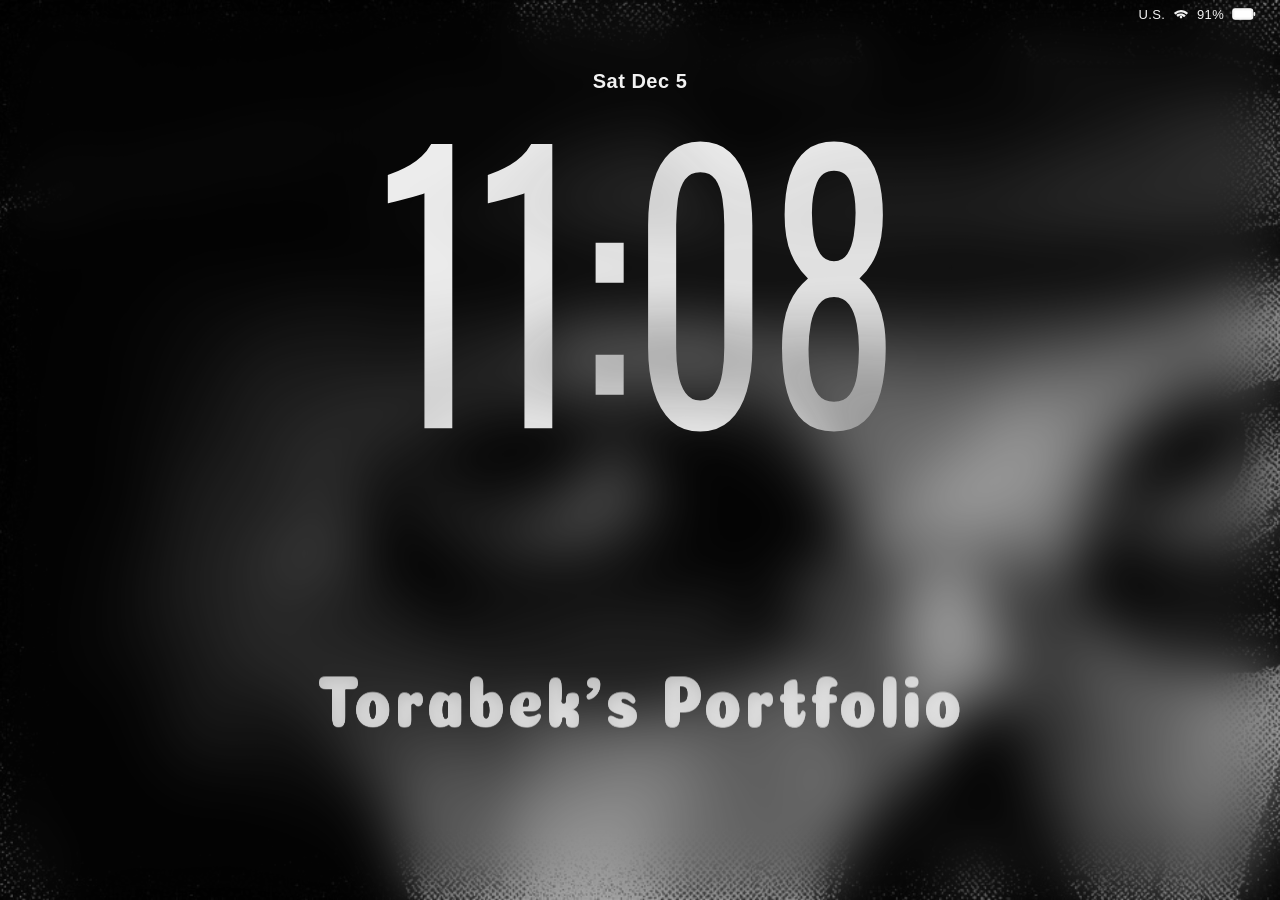
==== index.html @ 19f9a438 "feat: initial release of interactive macOS Sonoma portfolio for Torabek Abduvoitov" ====
<!DOCTYPE html>
<html lang="en">

<head>
  <meta charset="UTF-8">
  <meta name="viewport" content="width=device-width, initial-scale=1.0">
  <title>Torabek Abduvoitov | AI & Full-Stack Developer Portfolio</title>
  <link rel="preconnect" href="https://fonts.googleapis.com">
  <link rel="preconnect" href="https://fonts.gstatic.com" crossorigin>
  <link href="https://fonts.googleapis.com/css2?family=Oswald:wght@300;400;500;600;700&display=swap" rel="stylesheet">
  <link href="https://fonts.googleapis.com/css2?family=Bubblegum+Sans&family=Coiny&display=swap" rel="stylesheet">
  <link rel="stylesheet" href="assets/css/style.css">
  <style>
    /* Prevent Flash of Unstyled Content (FOUC) */
    html {
      background-color: #000;
    }

    body {
      opacity: 0;
      transition: opacity 0.8s ease-in-out;
      overflow: hidden;
    }

    body.loaded {
      opacity: 1;
    }
  </style>
  
</head>

<body>

  <!-- ============ LOCK SCREEN — macOS Sonoma ============ -->
  <div class="lockscreen" id="lockscreen">
    <div class="ls-bg"></div>

    <div class="ls-status-bar">
      <div class="ls-status-right">
        <span>U.S.</span>
        <svg class="ls-wifi" viewBox="0 0 16 12" width="16" height="12">
          <path fill="currentColor" d="M8 10.4a1.3 1.3 0 1 1 0-2.6 1.3 1.3 0 0 1 0 2.6z" />
          <path fill="currentColor"
            d="M8 5.4c1.65 0 3.15.62 4.3 1.64a.7.7 0 0 1 .04 1.02l-.78.8a.62.62 0 0 1-.86.02A4.9 4.9 0 0 0 8 7.5c-1.06 0-2.04.36-2.7.94a.62.62 0 0 1-.86-.02l-.78-.8a.7.7 0 0 1 .04-1.02A6.6 6.6 0 0 1 8 5.4z" />
          <path fill="currentColor"
            d="M8 1.9c2.55 0 4.86.95 6.6 2.53a.7.7 0 0 1 .04 1.02l-.74.76a.6.6 0 0 1-.83.03A8.1 8.1 0 0 0 8 4.3a8.1 8.1 0 0 0-5.07 1.94.6.6 0 0 1-.83-.03l-.74-.76a.7.7 0 0 1 .04-1.02A9.9 9.9 0 0 1 8 1.9z" />
        </svg>
        <span>91%</span>
        <svg class="ls-battery" width="24" height="12" viewBox="0 0 24 12" fill="none">
          <rect x="0.75" y="0.75" width="20" height="10.5" rx="2.5" stroke="currentColor" stroke-width="1.1" />
          <rect x="2.25" y="2.25" width="17" height="7.5" rx="1.4" fill="currentColor" />
          <rect x="21.5" y="4" width="1.8" height="4" rx="0.9" fill="currentColor" />
        </svg>
      </div>
    </div>

    <!-- Day + Date -->
    <div class="ls-top">
      <div class="ls-day" id="lsDay">Thu Jul 17</div>
    </div>

    <!-- Giant clock -->
    <div class="ls-clock-wrap">
      <div class="ls-clock" id="lsClock">6:56</div>
    </div>
    <div class="ls-name">Torabek's Portfolio</div>

    <!-- iOS-style lock screen quick actions (mobile only) -->
    <div class="ls-quick-actions">
      <button class="ls-quick-btn" type="button" aria-label="Flashlight" onclick="event.stopPropagation()">
        <svg width="20" height="20" viewBox="0 0 24 24" fill="none" stroke="currentColor" stroke-width="1.8"
          stroke-linecap="round" stroke-linejoin="round">
          <path d="M9 2h6l1.5 3.5-1.5 1.5H9L7.5 5.5 9 2z" />
          <line x1="7.5" y1="7" x2="16.5" y2="7" />
          <rect x="8.5" y="7" width="7" height="14" rx="1.5" />
        </svg>
      </button>
      <button class="ls-quick-btn" type="button" aria-label="Camera" onclick="event.stopPropagation()">
        <svg width="20" height="20" viewBox="0 0 24 24" fill="none" stroke="currentColor" stroke-width="1.8"
          stroke-linecap="round" stroke-linejoin="round">
          <path d="M23 19a2 2 0 0 1-2 2H3a2 2 0 0 1-2-2V8a2 2 0 0 1 2-2h4l2-3h6l2 3h4a2 2 0 0 1 2 2z" />
          <circle cx="12" cy="13" r="4" />
        </svg>
      </button>
    </div>

    <!-- Users -->

    <!-- Swipe / click hint -->
    <div class="ls-swipe-hint">
      <div class="ls-swipe-chevron">
        <svg width="22" height="13" viewBox="0 0 22 13" fill="none" stroke="currentColor" stroke-width="1.8"
          stroke-linecap="round" stroke-linejoin="round">
          <path d="M1 1l10 10L21 1" />
        </svg>
      </div>
      <div class="ls-swipe-label"
        style="font-size:11.5px; color: var(--text-muted); letter-spacing:1px; text-transform:uppercase; font-weight:500;">
        Click anywhere to unlock</div>
    </div>
  </div>

  <!-- ============ DESKTOP ============ -->
  <div class="desktop-wrapper">
    <div class="desktop">

      <!-- Profile Widget -->
      <div class="profile-widget-container" id="home-view">
        <div class="widget-row">
          <div class="profile-widget">
            <img src="assets/images/torabek.png" alt="Profile">
          </div>

          <!-- Mobile App Grid (Only visible on mobile) -->
          <div class="mobile-apps-grid hide-on-desktop">
            <div class="mobile-app-icon" onclick="window.open('https://mail.google.com/mail/?view=cm&fs=1&to=rgobzpe@gmail.com', '_blank')">
              <div class="mobile-app-squircle">
                <img src="assets/icons/gmail.png" style="width: 100%; height: 100%; object-fit: contain; transform: scale(1.5);">
              </div>
              <span>Mail</span>
            </div>
            
            <div class="mobile-app-icon" onclick="openApp('Free Rider HD', 'https://www.freeriderhd.com/')">
              <div class="mobile-app-squircle">
                <img src="assets/images/freerider.jfif" style="width: 100%; height: 100%; object-fit: cover; border-radius: 22.5%;">
              </div>
              <span>Game</span>
            </div>

            <div class="mobile-app-icon" onclick="showPage('projects')">
              <div class="mobile-app-squircle mobile-app-squircle--glass">
                <svg width="26" height="26" viewBox="0 0 24 24" fill="none" stroke="currentColor" stroke-width="2" stroke-linecap="round" stroke-linejoin="round">
                  <rect x="3" y="3" width="7" height="7" rx="1.5"></rect>
                  <rect x="14" y="3" width="7" height="7" rx="1.5"></rect>
                  <rect x="3" y="14" width="7" height="7" rx="1.5"></rect>
                  <rect x="14" y="14" width="7" height="7" rx="1.5"></rect>
                </svg>
              </div>
              <span>Projects</span>
            </div>

            <div class="mobile-app-icon" onclick="showPage('resume')">
              <div class="mobile-app-squircle mobile-app-squircle--glass">
                <svg width="26" height="26" viewBox="0 0 24 24" fill="none" stroke="currentColor" stroke-width="2" stroke-linecap="round" stroke-linejoin="round">
                  <path d="M14 2H6a2 2 0 0 0-2 2v16a2 2 0 0 0 2 2h12a2 2 0 0 0 2-2V8z"></path>
                  <polyline points="14 2 14 8 20 8"></polyline>
                  <line x1="16" y1="13" x2="8" y2="13"></line>
                  <line x1="16" y1="17" x2="8" y2="17"></line>
                  <polyline points="10 9 9 9 8 9"></polyline>
                </svg>
              </div>
              <span>Resume</span>
            </div>
          </div>

          <!-- Services Widget -->
          <div class="services-widget">
            <h2>What I'm doing</h2>

            <div class="service-item">
              <div class="service-icon"><svg viewBox="0 0 24 24">
                  <path d="M12 2a10 10 0 1 0 10 10A10 10 0 0 0 12 2zm1 14.93V17a1 1 0 0 1-2 0v-.07A7.003 7.003 0 0 1 5.07 11H5a1 1 0 0 1 0-2h.07A7.003 7.003 0 0 1 11 5.07V5a1 1 0 0 1 2 0v.07A7.003 7.003 0 0 1 18.93 11H19a1 1 0 0 1 0 2h-.07A7.003 7.003 0 0 1 13 16.93z" fill="currentColor"/>
                </svg></div>
              <div class="service-text">
                <h4>AI & Machine Learning</h4>
                <p>Developing intelligent systems, LLMs, Computer Vision and neural network models in PyTorch & TensorFlow.</p>
              </div>
            </div>

            <div class="service-item">
              <div class="service-icon"><svg viewBox="0 0 24 24">
                  <polyline points="16 18 22 12 16 6" stroke="currentColor" stroke-width="2" fill="none"/>
                  <polyline points="8 6 2 12 8 18" stroke="currentColor" stroke-width="2" fill="none"/>
                </svg></div>
              <div class="service-text">
                <h4>Full-Stack Web</h4>
                <p>Fast, modern web apps and APIs built with FastAPI, Python, React, Next.js, and TypeScript.</p>
              </div>
            </div>

            <div class="service-item">
              <div class="service-icon"><svg viewBox="0 0 24 24">
                  <rect x="3" y="3" width="18" height="18" rx="2" ry="2" stroke="currentColor" stroke-width="2" fill="none"/>
                  <line x1="3" y1="9" x2="21" y2="9" stroke="currentColor" stroke-width="2"/>
                  <line x1="9" y1="21" x2="9" y2="9" stroke="currentColor" stroke-width="2"/>
                </svg></div>
              <div class="service-text">
                <h4>Linux & Security</h4>
                <p>Linux system administration, Docker containerization, security hardening and automated tooling.</p>
              </div>
            </div>

          </div>
        </div>

        <!-- About Widget -->
        <div class="about-widget" onclick="showPage('about')">
          <h2>About me</h2>
          <p>Hi, I’m Torabek Abduvoitov, an AI & Full-Stack Developer from Tashkent, Uzbekistan. I specialize in Artificial Intelligence, Deep Learning (LLMs), and scalable web applications. My focus is on building intelligent systems that are functional, high-performance, and visually engaging.</p>
          <p>I bring engineering rigor to every project, ensuring robust architecture while delivering an intuitive user experience. My aim is to combine artificial intelligence and software engineering to transform ideas into impactful, scalable solutions.</p>
        </div>

        <!-- Music Widget -->
        <div class="music-player-widget" id="musicPlayerWidget">
          <audio id="bgMusic" src="assets/music/RED - Seedhe Maut.mp3" loop></audio>
          <div class="music-vinyl-container">
            <div class="vinyl-record">
              <div class="vinyl-label"></div>
              <div class="vinyl-hole"></div>
            </div>
            <div class="tonearm">
              <div class="tonearm-pivot"></div>
              <div class="tonearm-arm"></div>
              <div class="tonearm-head"></div>
            </div>
          </div>
          <div class="music-info">
            <div class="music-title">RED</div>
            <div class="music-artist">Seedhe Maut</div>
            <div class="music-controls">
              <!-- Previous -->
              <svg class="control-icon" viewBox="0 0 24 24">
                <path d="M19 20L9 12l10-8v16zM5 19h2V5H5v14z" />
              </svg>
              <!-- Play -->
              <svg class="control-icon play-icon" id="playPauseBtn" viewBox="0 0 24 24">
                <path d="M8 5v14l11-7z" />
              </svg>
              <!-- Next -->
              <svg class="control-icon" viewBox="0 0 24 24">
                <path d="M5 4l10 8-10 8V4zm14 1v14h-2V5h2z" />
              </svg>
            </div>
          </div>
        </div>

      </div>

      <!-- PAGES -->
      <div class="page-content" id="about-page">
        <h2 style="font-size: 32px; font-weight: 700; margin-bottom: 30px;">About Me</h2>

        <div
          style="background: var(--glass-bg); border: 1px solid var(--glass-border); border-radius: 20px; padding: 30px; display: flex; flex-direction: column; gap: 20px;">
          <p style="font-size: 16px; line-height: 1.8; color: var(--text-main); margin: 0;">Hi, I'm
            <strong>Torabek Abduvoitov</strong>, an ambitious AI & Full-Stack Developer based in Tashkent, Uzbekistan. I specialize in building intelligent systems, Machine Learning models, and modern, high-performance web applications.
          </p>

          <p style="font-size: 16px; line-height: 1.8; color: var(--text-main); margin: 0;">My passion lies at the intersection of Artificial Intelligence, robust backend architectures, and delightful user interfaces. From engineering fine-tuned LLM workflows and Computer Vision pipelines in Python to crafting responsive full-stack applications with FastAPI, React, and Next.js, I build software that creates real impact.</p>

          <div>
            <h3 style="font-size: 18px; font-weight: 600; color: #0a84ff; margin-bottom: 12px; margin-top: 10px;">My
              core competencies:</h3>
            <ul
              style="margin: 0; padding-left: 20px; font-size: 16px; color: var(--text-main); line-height: 1.8; display: grid; grid-template-columns: repeat(auto-fit, minmax(250px, 1fr)); gap: 10px;">
              <li>Artificial Intelligence & Deep Learning (PyTorch, TensorFlow)</li>
              <li>LLMs, AI Agents & RAG Architecture</li>
              <li>High-Performance Backend (FastAPI, Python, Django)</li>
              <li>Modern Frontend (React, Next.js, TypeScript, Tailwind)</li>
              <li>Database Design (PostgreSQL, MongoDB, MySQL, Redis)</li>
              <li>Linux System Administration & Docker DevOps</li>
              <li>Competitive Programming (Algorithms & Data Structures in C++)</li>
              <li>Application Security & Web Penetration Testing</li>
            </ul>
          </div>

          <p style="font-size: 16px; line-height: 1.8; color: var(--text-main); margin: 0;">I place immense emphasis on clean code, modular architecture, and high security. When I'm not developing AI platforms or full-stack software, I compete in Informatics Olympiads and research cybersecurity vulnerabilities.</p>

          <div style="margin-top: 10px; padding-top: 20px; border-top: 1px solid rgba(255,255,255,0.1);">
            <div style="font-weight: 600; font-size: 16px; margin-bottom: 12px; color: #bf5af2;">Core Tech Stack</div>
            <div style="display: flex; flex-wrap: wrap; gap: 8px;">
              <span style="padding: 6px 12px; background: var(--glass-bg-light); border-radius: 20px; font-size: 14px;">Python</span>
              <span style="padding: 6px 12px; background: var(--glass-bg-light); border-radius: 20px; font-size: 14px;">PyTorch</span>
              <span style="padding: 6px 12px; background: var(--glass-bg-light); border-radius: 20px; font-size: 14px;">FastAPI</span>
              <span style="padding: 6px 12px; background: var(--glass-bg-light); border-radius: 20px; font-size: 14px;">React</span>
              <span style="padding: 6px 12px; background: var(--glass-bg-light); border-radius: 20px; font-size: 14px;">Next.js</span>
              <span style="padding: 6px 12px; background: var(--glass-bg-light); border-radius: 20px; font-size: 14px;">TypeScript</span>
              <span style="padding: 6px 12px; background: var(--glass-bg-light); border-radius: 20px; font-size: 14px;">C++</span>
              <span style="padding: 6px 12px; background: var(--glass-bg-light); border-radius: 20px; font-size: 14px;">Linux / Bash</span>
              <span style="padding: 6px 12px; background: var(--glass-bg-light); border-radius: 20px; font-size: 14px;">Docker</span>
              <span style="padding: 6px 12px; background: var(--glass-bg-light); border-radius: 20px; font-size: 14px;">PostgreSQL</span>
              <span style="padding: 6px 12px; background: var(--glass-bg-light); border-radius: 20px; font-size: 14px;">Git / GitHub</span>
            </div>
          </div>
        </div>
      </div>
      <div class="page-content" id="projects-page">
        <h2 style="font-size: 32px; font-weight: 700; margin-bottom: 30px;">Projects</h2>

        <div style="display: flex; flex-direction: column; gap: 24px;">
          <!-- Project 1: macOS Web Portfolio -->
          <div
            style="background: var(--glass-bg); border: 1px solid var(--glass-border); padding: 24px; border-radius: 16px; transition: transform 0.2s, background 0.2s;">
            <div
              style="display: flex; justify-content: space-between; align-items: flex-start; flex-wrap: wrap; gap: 10px; margin-bottom: 12px;">
              <div>
                <h3 style="font-size: 20px; font-weight: 600; margin: 0 0 4px 0; color: #ff9f0a;">macOS Web Environment (This Portfolio!)</h3>
                <div style="font-size: 15px; font-weight: 500; color: var(--text-muted);">Interactive Multi-Window OS Experience</div>
              </div>
              <div
                style="padding: 6px 12px; background: var(--glass-bg-light); border-radius: 20px; font-size: 13px; font-weight: 500;">
                Featured</div>
            </div>
            <p style="font-size: 16px; line-height: 1.7; color: var(--text-main); margin: 0;">Architected a fully functional, interactive macOS replica in the browser. Features custom multi-window manager, lock screen with live clock, glassmorphism UI, interactive audio player, dynamic wallpaper engine, and spotlight search.</p>
            <div style="display: flex; flex-wrap: wrap; gap: 8px; margin-top: 16px;">
              <span style="font-size: 13px; padding: 4px 10px; background: var(--glass-bg-light); border-radius: 6px;">JavaScript</span>
              <span style="font-size: 13px; padding: 4px 10px; background: var(--glass-bg-light); border-radius: 6px;">HTML5 / CSS3</span>
              <span style="font-size: 13px; padding: 4px 10px; background: var(--glass-bg-light); border-radius: 6px;">Glassmorphism</span>
              <span style="font-size: 13px; padding: 4px 10px; background: var(--glass-bg-light); border-radius: 6px;">GitHub Pages</span>
            </div>
          </div>

          <!-- Project 2: Kiloli OPTOM -->
          <div
            style="background: var(--glass-bg); border: 1px solid var(--glass-border); padding: 24px; border-radius: 16px; transition: transform 0.2s, background 0.2s;">
            <div
              style="display: flex; justify-content: space-between; align-items: flex-start; flex-wrap: wrap; gap: 10px; margin-bottom: 12px;">
              <div>
                <h3 style="font-size: 20px; font-weight: 600; margin: 0 0 4px 0; color: #0a84ff;">
                  <a href="https://optom-six.vercel.app/" target="_blank" style="color: inherit; text-decoration: none;">Kiloli OPTOM Platform ↗</a>
                </h3>
                <div style="font-size: 15px; font-weight: 500; color: var(--text-muted);">B2B Wholesale E-Commerce & Logistic Platform</div>
              </div>
              <div
                style="padding: 6px 12px; background: var(--glass-bg-light); border-radius: 20px; font-size: 13px; font-weight: 500;">
                Production</div>
            </div>
            <p style="font-size: 16px; line-height: 1.7; color: var(--text-main); margin: 0;">Comprehensive online wholesale marketplace for purchasing imported apparel by weight (kg). Built with React frontend and FastAPI backend, featuring dynamic weight-based pricing, interactive order processing, catalog search, and automated checkout.</p>
            <div style="display: flex; flex-wrap: wrap; gap: 8px; margin-top: 16px;">
              <span style="font-size: 13px; padding: 4px 10px; background: var(--glass-bg-light); border-radius: 6px;">React</span>
              <span style="font-size: 13px; padding: 4px 10px; background: var(--glass-bg-light); border-radius: 6px;">FastAPI</span>
              <span style="font-size: 13px; padding: 4px 10px; background: var(--glass-bg-light); border-radius: 6px;">Python</span>
              <span style="font-size: 13px; padding: 4px 10px; background: var(--glass-bg-light); border-radius: 6px;">Tailwind CSS</span>
            </div>
          </div>

          <!-- Project 3: AvtoEmaktab -->
          <div
            style="background: var(--glass-bg); border: 1px solid var(--glass-border); padding: 24px; border-radius: 16px; transition: transform 0.2s, background 0.2s;">
            <div
              style="display: flex; justify-content: space-between; align-items: flex-start; flex-wrap: wrap; gap: 10px; margin-bottom: 12px;">
              <div>
                <h3 style="font-size: 20px; font-weight: 600; margin: 0 0 4px 0; color: #30d158;">
                  <a href="https://github.com/abduvoitov11/AvtoEmaktab" target="_blank" style="color: inherit; text-decoration: none;">AvtoEmaktab Platform ↗</a>
                </h3>
                <div style="font-size: 15px; font-weight: 500; color: var(--text-muted);">Driving Academy Management & Exam Simulator</div>
              </div>
              <div
                style="padding: 6px 12px; background: var(--glass-bg-light); border-radius: 20px; font-size: 13px; font-weight: 500;">
                Full-Stack</div>
            </div>
            <p style="font-size: 16px; line-height: 1.7; color: var(--text-main); margin: 0;">Comprehensive driving academy education and examination system. Implements interactive testing engine with real-time score analytics, student progress tracking, and administrative control panels.</p>
            <div style="display: flex; flex-wrap: wrap; gap: 8px; margin-top: 16px;">
              <span style="font-size: 13px; padding: 4px 10px; background: var(--glass-bg-light); border-radius: 6px;">Python</span>
              <span style="font-size: 13px; padding: 4px 10px; background: var(--glass-bg-light); border-radius: 6px;">Django / FastAPI</span>
              <span style="font-size: 13px; padding: 4px 10px; background: var(--glass-bg-light); border-radius: 6px;">PostgreSQL</span>
              <span style="font-size: 13px; padding: 4px 10px; background: var(--glass-bg-light); border-radius: 6px;">REST API</span>
            </div>
          </div>

          <!-- Project 4: Focus Media Tashkent -->
          <div
            style="background: var(--glass-bg); border: 1px solid var(--glass-border); padding: 24px; border-radius: 16px; transition: transform 0.2s, background 0.2s;">
            <div
              style="display: flex; justify-content: space-between; align-items: flex-start; flex-wrap: wrap; gap: 10px; margin-bottom: 12px;">
              <div>
                <h3 style="font-size: 20px; font-weight: 600; margin: 0 0 4px 0; color: #bf5af2;">
                  <a href="https://abduvoitov11.github.io/focus-media-toshkent/" target="_blank" style="color: inherit; text-decoration: none;">Focus Media Tashkent ↗</a>
                </h3>
                <div style="font-size: 15px; font-weight: 500; color: var(--text-muted);">Digital Media Agency & Production Studio</div>
              </div>
              <div
                style="padding: 6px 12px; background: var(--glass-bg-light); border-radius: 20px; font-size: 13px; font-weight: 500;">
                Web</div>
            </div>
            <p style="font-size: 16px; line-height: 1.7; color: var(--text-main); margin: 0;">High-impact digital agency website showcasing video production, marketing campaigns, and brand identity design. Built with ultra-smooth animations, fluid responsive layout, and mobile-first aesthetics.</p>
            <div style="display: flex; flex-wrap: wrap; gap: 8px; margin-top: 16px;">
              <span style="font-size: 13px; padding: 4px 10px; background: var(--glass-bg-light); border-radius: 6px;">HTML5</span>
              <span style="font-size: 13px; padding: 4px 10px; background: var(--glass-bg-light); border-radius: 6px;">CSS3 Animation</span>
              <span style="font-size: 13px; padding: 4px 10px; background: var(--glass-bg-light); border-radius: 6px;">JavaScript</span>
            </div>
          </div>

          <!-- Project 5: GrayHat Security Tools -->
          <div
            style="background: var(--glass-bg); border: 1px solid var(--glass-border); padding: 24px; border-radius: 16px; transition: transform 0.2s, background 0.2s;">
            <div
              style="display: flex; justify-content: space-between; align-items: flex-start; flex-wrap: wrap; gap: 10px; margin-bottom: 12px;">
              <div>
                <h3 style="font-size: 20px; font-weight: 600; margin: 0 0 4px 0; color: #ff375f;">
                  <a href="https://github.com/abduvoitov11/GrayHat-tools" target="_blank" style="color: inherit; text-decoration: none;">GrayHat Security Toolkit ↗</a>
                </h3>
                <div style="font-size: 15px; font-weight: 500; color: var(--text-muted);">Cybersecurity & Automated Reconnaissance Suite</div>
              </div>
              <div
                style="padding: 6px 12px; background: var(--glass-bg-light); border-radius: 20px; font-size: 13px; font-weight: 500;">
                Security</div>
            </div>
            <p style="font-size: 16px; line-height: 1.7; color: var(--text-main); margin: 0;">Collection of custom automated penetration testing tools and network diagnostics designed for Linux environments. Includes port auditing, vulnerability scanning, and protocol fuzzing modules.</p>
            <div style="display: flex; flex-wrap: wrap; gap: 8px; margin-top: 16px;">
              <span style="font-size: 13px; padding: 4px 10px; background: var(--glass-bg-light); border-radius: 6px;">Python</span>
              <span style="font-size: 13px; padding: 4px 10px; background: var(--glass-bg-light); border-radius: 6px;">Bash</span>
              <span style="font-size: 13px; padding: 4px 10px; background: var(--glass-bg-light); border-radius: 6px;">Linux Sockets</span>
              <span style="font-size: 13px; padding: 4px 10px; background: var(--glass-bg-light); border-radius: 6px;">OWASP</span>
            </div>
          </div>
        </div>
      </div>
      <div class="page-content" id="experience-page">
        <h2 style="font-size: 32px; font-weight: 700; margin-bottom: 30px;">Experience</h2>

        <div style="display: flex; flex-direction: column; gap: 24px; position: relative;">
          <!-- Timeline line -->
          <div
            style="position: absolute; left: 19px; top: 10px; bottom: 20px; width: 2px; background: var(--glass-bg-light); border-radius: 2px;">
          </div>

          <!-- Experience 1 -->
          <div style="position: relative; padding-left: 50px;">
            <div
              style="position: absolute; left: 14px; top: 6px; width: 12px; height: 12px; border-radius: 50%; background: #0a84ff; box-shadow: 0 0 0 4px rgba(10,132,255,0.2);">
            </div>
            <div
              style="background: var(--glass-bg); border: 1px solid var(--glass-border); padding: 24px; border-radius: 16px;">
              <div
                style="display: flex; justify-content: space-between; align-items: flex-start; flex-wrap: wrap; gap: 10px; margin-bottom: 8px;">
                <div>
                  <h3 style="font-size: 20px; font-weight: 600; margin: 0 0 4px 0;">AI & Full-Stack Developer</h3>
                  <div style="font-size: 16px; color: #0a84ff; font-weight: 500;">Independent / Freelance • Tashkent, Uzbekistan</div>
                </div>
                <div
                  style="padding: 6px 12px; background: var(--glass-bg-light); border-radius: 20px; font-size: 13px; font-weight: 500;">
                  2023 - Present</div>
              </div>
              <p style="font-size: 15px; line-height: 1.7; color: var(--text-main); margin: 0 0 16px 0;">Leading the development of intelligent web systems and machine learning integrations for enterprise clients:</p>
              <ul
                style="margin: 0; padding-left: 20px; font-size: 15px; color: var(--text-main); line-height: 1.7; display: flex; flex-direction: column; gap: 6px;">
                <li>Designed neural network architectures and LLM agent pipelines using Python, PyTorch, and Hugging Face.</li>
                <li>Built scalable, async REST APIs using FastAPI, PostgreSQL, and Docker containerization.</li>
                <li>Created dynamic, reactive user dashboards in React and Next.js with high performance metrics.</li>
              </ul>
            </div>
          </div>

          <!-- Experience 2 -->
          <div style="position: relative; padding-left: 50px;">
            <div
              style="position: absolute; left: 14px; top: 6px; width: 12px; height: 12px; border-radius: 50%; background: #30d158; box-shadow: 0 0 0 4px rgba(48,209,88,0.2);">
            </div>
            <div
              style="background: var(--glass-bg); border: 1px solid var(--glass-border); padding: 24px; border-radius: 16px;">
              <div
                style="display: flex; justify-content: space-between; align-items: flex-start; flex-wrap: wrap; gap: 10px; margin-bottom: 8px;">
                <div>
                  <h3 style="font-size: 20px; font-weight: 600; margin: 0 0 4px 0;">Software Engineer & Automation Specialist</h3>
                  <div style="font-size: 16px; color: #30d158; font-weight: 500;">Various Tech Projects • Tashkent, Uzbekistan</div>
                </div>
                <div
                  style="padding: 6px 12px; background: var(--glass-bg-light); border-radius: 20px; font-size: 13px; font-weight: 500;">
                  2022 - 2023</div>
              </div>
              <p style="font-size: 15px; line-height: 1.7; color: var(--text-main); margin: 0 0 16px 0;">Built automated software pipelines, web scraping engines, and business Telegram bot infrastructures:</p>
              <ul
                style="margin: 0; padding-left: 20px; font-size: 15px; color: var(--text-main); line-height: 1.7; display: flex; flex-direction: column; gap: 6px;">
                <li>Engineered high-concurrency Telegram bots handling automated user flows, payments, and notifications.</li>
                <li>Automated data extraction and ETL workflows using Python, Beautiful Soup, and asynchronous asyncio.</li>
                <li>Managed Linux production VPS environments, security policies, and system monitoring.</li>
              </ul>
            </div>
          </div>

          <!-- Experience 3 -->
          <div style="position: relative; padding-left: 50px;">
            <div
              style="position: absolute; left: 14px; top: 6px; width: 12px; height: 12px; border-radius: 50%; background: #bf5af2; box-shadow: 0 0 0 4px rgba(191,90,242,0.2);">
            </div>
            <div
              style="background: var(--glass-bg); border: 1px solid var(--glass-border); padding: 24px; border-radius: 16px;">
              <div
                style="display: flex; justify-content: space-between; align-items: flex-start; flex-wrap: wrap; gap: 10px; margin-bottom: 8px;">
                <div>
                  <h3 style="font-size: 20px; font-weight: 600; margin: 0 0 4px 0;">Competitive Programming & Security Auditing</h3>
                  <div style="font-size: 16px; color: #bf5af2; font-weight: 500;">Informatics Olympiad Competitor & White-Hat Researcher</div>
                </div>
                <div
                  style="padding: 6px 12px; background: var(--glass-bg-light); border-radius: 20px; font-size: 13px; font-weight: 500;">
                  2021 - Present</div>
              </div>
              <p style="font-size: 15px; line-height: 1.7; color: var(--text-main); margin: 0 0 16px 0;">Participating in algorithmic programming competitions and web security research:</p>
              <ul
                style="margin: 0; padding-left: 20px; font-size: 15px; color: var(--text-main); line-height: 1.7; display: flex; flex-direction: column; gap: 6px;">
                <li>Competed in Uzbekistan's National Informatics Olympiad (Asosiy fan olimpiadasi) with C++ and Python.</li>
                <li>Mastered advanced algorithms: Binary Search, Graph traversal, Dynamic Programming, and Number Theory.</li>
                <li>Conducting authorized white-box penetration testing and OWASP vulnerability mitigations.</li>
              </ul>
            </div>
          </div>
        </div>
      </div>
      <div class="page-content" id="skills-page">
        <h2 style="font-size: 32px; font-weight: 700; margin-bottom: 30px;">My Skills</h2>

        <div style="display: flex; gap: 50px; flex-wrap: wrap;">
          <!-- Core Skills (Progress Bars) -->
          <div style="flex: 1.5; min-width: 300px;">
            <h3 style="font-size: 20px; font-weight: 600; margin-bottom: 24px; color: var(--text-main);">Core Expertise</h3>

            <div style="display: flex; flex-direction: column; gap: 20px;">
              <div>
                <div style="display: flex; justify-content: space-between; margin-bottom: 8px;">
                  <span style="font-weight: 500; font-size: 15px;">Artificial Intelligence & ML (PyTorch, LLMs)</span>
                  <span style="color: var(--text-muted); font-size: 14px;">95%</span>
                </div>
                <div style="width: 100%; height: 8px; background: var(--glass-bg-light); border-radius: 4px; overflow: hidden;">
                  <div style="width: 95%; height: 100%; background: #0a84ff; border-radius: 4px;"></div>
                </div>
              </div>

              <div>
                <div style="display: flex; justify-content: space-between; margin-bottom: 8px;">
                  <span style="font-weight: 500; font-size: 15px;">Python & Backend Engineering (FastAPI, Django)</span>
                  <span style="color: var(--text-muted); font-size: 14px;">92%</span>
                </div>
                <div style="width: 100%; height: 8px; background: var(--glass-bg-light); border-radius: 4px; overflow: hidden;">
                  <div style="width: 92%; height: 100%; background: #30d158; border-radius: 4px;"></div>
                </div>
              </div>

              <div>
                <div style="display: flex; justify-content: space-between; margin-bottom: 8px;">
                  <span style="font-weight: 500; font-size: 15px;">Full-Stack Web (React, Next.js, TypeScript)</span>
                  <span style="color: var(--text-muted); font-size: 14px;">88%</span>
                </div>
                <div style="width: 100%; height: 8px; background: var(--glass-bg-light); border-radius: 4px; overflow: hidden;">
                  <div style="width: 88%; height: 100%; background: #ff9f0a; border-radius: 4px;"></div>
                </div>
              </div>

              <div>
                <div style="display: flex; justify-content: space-between; margin-bottom: 8px;">
                  <span style="font-weight: 500; font-size: 15px;">Linux, Bash & Docker DevOps</span>
                  <span style="color: var(--text-muted); font-size: 14px;">86%</span>
                </div>
                <div style="width: 100%; height: 8px; background: var(--glass-bg-light); border-radius: 4px; overflow: hidden;">
                  <div style="width: 86%; height: 100%; background: #bf5af2; border-radius: 4px;"></div>
                </div>
              </div>

              <div>
                <div style="display: flex; justify-content: space-between; margin-bottom: 8px;">
                  <span style="font-weight: 500; font-size: 15px;">Database Systems (PostgreSQL, MongoDB, Redis)</span>
                  <span style="color: var(--text-muted); font-size: 14px;">85%</span>
                </div>
                <div style="width: 100%; height: 8px; background: var(--glass-bg-light); border-radius: 4px; overflow: hidden;">
                  <div style="width: 85%; height: 100%; background: #ff375f; border-radius: 4px;"></div>
                </div>
              </div>

              <div>
                <div style="display: flex; justify-content: space-between; margin-bottom: 8px;">
                  <span style="font-weight: 500; font-size: 15px;">Competitive Programming & Algorithms (C++)</span>
                  <span style="color: var(--text-muted); font-size: 14px;">90%</span>
                </div>
                <div style="width: 100%; height: 8px; background: var(--glass-bg-light); border-radius: 4px; overflow: hidden;">
                  <div style="width: 90%; height: 100%; background: #64d2ff; border-radius: 4px;"></div>
                </div>
              </div>
            </div>
          </div>

          <!-- Technologies Grid -->
          <div style="flex: 1; min-width: 250px;">
            <h3 style="font-size: 20px; font-weight: 600; margin-bottom: 24px; color: var(--text-main);">Technologies</h3>
            <div style="display: flex; flex-wrap: wrap; gap: 10px;">
              <span style="padding: 10px 16px; background: var(--glass-bg); border: 1px solid var(--glass-border); border-radius: 12px; font-size: 14px; font-weight: 500;">Python</span>
              <span style="padding: 10px 16px; background: var(--glass-bg); border: 1px solid var(--glass-border); border-radius: 12px; font-size: 14px; font-weight: 500;">PyTorch</span>
              <span style="padding: 10px 16px; background: var(--glass-bg); border: 1px solid var(--glass-border); border-radius: 12px; font-size: 14px; font-weight: 500;">FastAPI</span>
              <span style="padding: 10px 16px; background: var(--glass-bg); border: 1px solid var(--glass-border); border-radius: 12px; font-size: 14px; font-weight: 500;">React</span>
              <span style="padding: 10px 16px; background: var(--glass-bg); border: 1px solid var(--glass-border); border-radius: 12px; font-size: 14px; font-weight: 500;">Next.js</span>
              <span style="padding: 10px 16px; background: var(--glass-bg); border: 1px solid var(--glass-border); border-radius: 12px; font-size: 14px; font-weight: 500;">TypeScript</span>
              <span style="padding: 10px 16px; background: var(--glass-bg); border: 1px solid var(--glass-border); border-radius: 12px; font-size: 14px; font-weight: 500;">C++</span>
              <span style="padding: 10px 16px; background: var(--glass-bg); border: 1px solid var(--glass-border); border-radius: 12px; font-size: 14px; font-weight: 500;">Linux</span>
              <span style="padding: 10px 16px; background: var(--glass-bg); border: 1px solid var(--glass-border); border-radius: 12px; font-size: 14px; font-weight: 500;">Bash</span>
              <span style="padding: 10px 16px; background: var(--glass-bg); border: 1px solid var(--glass-border); border-radius: 12px; font-size: 14px; font-weight: 500;">Docker</span>
              <span style="padding: 10px 16px; background: var(--glass-bg); border: 1px solid var(--glass-border); border-radius: 12px; font-size: 14px; font-weight: 500;">PostgreSQL</span>
              <span style="padding: 10px 16px; background: var(--glass-bg); border: 1px solid var(--glass-border); border-radius: 12px; font-size: 14px; font-weight: 500;">MongoDB</span>
              <span style="padding: 10px 16px; background: var(--glass-bg); border: 1px solid var(--glass-border); border-radius: 12px; font-size: 14px; font-weight: 500;">Git / GitHub</span>
              <span style="padding: 10px 16px; background: var(--glass-bg); border: 1px solid var(--glass-border); border-radius: 12px; font-size: 14px; font-weight: 500;">Tailwind CSS</span>
              <span style="padding: 10px 16px; background: var(--glass-bg); border: 1px solid var(--glass-border); border-radius: 12px; font-size: 14px; font-weight: 500;">Three.js</span>
            </div>
          </div>
        </div>
      </div>
      <div class="page-content" id="resume-page">
        <div
          style="display: flex; justify-content: space-between; align-items: center; margin-bottom: 30px; flex-wrap: wrap; gap: 20px;">
          <h2 style="font-size: 32px; font-weight: 700; margin: 0;">Resume</h2>
          <a href="mailto:rgobzpe@gmail.com"
            style="padding: 12px 24px; background: #0a84ff; color: #fff; text-decoration: none; border-radius: 12px; font-weight: 600; font-size: 14px; display: inline-flex; align-items: center; gap: 8px; transition: background 0.2s;">
            <svg width="18" height="18" viewBox="0 0 24 24" fill="none" stroke="currentColor" stroke-width="2"
              stroke-linecap="round" stroke-linejoin="round">
              <path d="M4 4h16c1.1 0 2 .9 2 2v12c0 1.1-.9 2-2 2H4c-1.1 0-2-.9-2-2V6c0-1.1.9-2 2-2z"></path>
              <polyline points="22,6 12,13 2,6"></polyline>
            </svg>
            Contact via Email
          </a>
        </div>

        <!-- Resume Content -->
        <div
          style="display: flex; flex-direction: column; gap: 30px; padding: 30px; background: var(--glass-bg); border: 1px solid var(--glass-border); border-radius: 20px;">

          <!-- Header -->
          <div style="text-align: center; border-bottom: 1px solid var(--glass-border); padding-bottom: 20px;">
            <h1 style="font-size: 36px; margin: 0 0 10px 0; font-weight: 700;">TORABEK ABDUVOITOV</h1>
            <div
              style="display: flex; justify-content: center; gap: 16px; flex-wrap: wrap; font-size: 16px; color: var(--text-main);">
              <span>rgobzpe@gmail.com</span>
              <span>•</span>
              <span>Telegram: @TORABEK_ABDUVOITOV</span>
              <span>•</span>
              <span>GitHub: abduvoitov11</span>
              <span>•</span>
              <span>Tashkent, Uzbekistan</span>
            </div>
          </div>

          <!-- Summary -->
          <div>
            <h3
              style="font-size: 20px; font-weight: 600; color: #0a84ff; margin-bottom: 12px; text-transform: uppercase; letter-spacing: 1px;">
              Professional Summary</h3>
            <p style="font-size: 16px; line-height: 1.8; color: var(--text-main); margin: 0;">
              Passionate AI Developer and Full-Stack Software Engineer with expertise in building deep learning systems, LLM agent architectures, and responsive web platforms. Strong background in algorithmic problem solving (Informatics Olympiads), Linux system administration, and modern software design patterns.
            </p>
          </div>

          <!-- Experience -->
          <div>
            <h3
              style="font-size: 20px; font-weight: 600; color: #0a84ff; margin-bottom: 16px; text-transform: uppercase; letter-spacing: 1px;">
              Work Experience</h3>
            <div style="display: flex; flex-direction: column; gap: 20px;">
              <div>
                <div style="display: flex; justify-content: space-between; flex-wrap: wrap; margin-bottom: 4px;">
                  <div style="font-weight: 600; font-size: 18px;">AI & Full-Stack Developer</div>
                  <div style="font-size: 15px; color: var(--text-muted);">2023 - Present</div>
                </div>
                <div style="font-size: 15px; color: #0a84ff; margin-bottom: 8px;">Tashkent, Uzbekistan</div>
                <ul style="margin: 0; padding-left: 20px; font-size: 15px; line-height: 1.7; color: var(--text-main);">
                  <li>Engineered custom AI solutions, RAG pipelines, and LLM-powered assistants using Python and PyTorch.</li>
                  <li>Architected REST APIs using FastAPI, connecting frontend applications to scalable cloud databases.</li>
                  <li>Developed responsive client interfaces using React, Next.js, and TypeScript.</li>
                </ul>
              </div>

              <div>
                <div style="display: flex; justify-content: space-between; flex-wrap: wrap; margin-bottom: 4px;">
                  <div style="font-weight: 600; font-size: 18px;">Software Engineer & Security Researcher</div>
                  <div style="font-size: 15px; color: var(--text-muted);">2022 - 2023</div>
                </div>
                <div style="font-size: 15px; color: #30d158; margin-bottom: 8px;">Tashkent, Uzbekistan</div>
                <ul style="margin: 0; padding-left: 20px; font-size: 15px; line-height: 1.7; color: var(--text-main);">
                  <li>Built automation tooling, web scrapers, and high-load Telegram bot infrastructures.</li>
                  <li>Configured Linux daemon services, Docker containers, and database optimizations.</li>
                  <li>Performed security evaluations and code audits following OWASP Top 10 guidelines.</li>
                </ul>
              </div>
            </div>
          </div>

          <!-- Education -->
          <div>
            <h3
              style="font-size: 20px; font-weight: 600; color: #0a84ff; margin-bottom: 16px; text-transform: uppercase; letter-spacing: 1px;">
              Education & Honors</h3>
            <div style="display: flex; flex-direction: column; gap: 16px;">
              <div style="display: flex; justify-content: space-between; flex-wrap: wrap;">
                <div>
                  <div style="font-weight: 600; font-size: 18px;">Computer Science & Software Engineering</div>
                  <div style="font-size: 16px; color: var(--text-main);">Advanced Informatics & Algorithmic Programming</div>
                </div>
                <div style="font-size: 15px; color: var(--text-muted); text-align: right;">Tashkent, Uzbekistan</div>
              </div>
              <div style="display: flex; justify-content: space-between; flex-wrap: wrap;">
                <div>
                  <div style="font-weight: 600; font-size: 18px;">National Informatics Olympiad (Asosiy Fan Olimpiadasi)</div>
                  <div style="font-size: 16px; color: var(--text-main);">Competitive Programming Finalist & District Participant</div>
                </div>
                <div style="font-size: 15px; color: var(--text-muted); text-align: right;">Uzbekistan</div>
              </div>
            </div>
          </div>

          <!-- Skills Summary -->
          <div>
            <h3
              style="font-size: 20px; font-weight: 600; color: #0a84ff; margin-bottom: 16px; text-transform: uppercase; letter-spacing: 1px;">
              Technical Skills</h3>
            <div style="font-size: 15px; line-height: 1.8; color: var(--text-main);">
              <strong>Languages & AI:</strong> Python, C++, C, PyTorch, TensorFlow, LLMs, Bash/Shell<br>
              <strong>Backend & Data:</strong> FastAPI, Django, Node.js, PostgreSQL, MongoDB, Redis, Docker<br>
              <strong>Frontend & Web:</strong> React, Next.js, TypeScript, JavaScript, Tailwind CSS, HTML5, CSS3<br>
              <strong>DevOps & Tools:</strong> Linux (Ubuntu/Debian), Git, GitHub, Vercel, VS Code
            </div>
          </div>
        </div>
      </div>
      <div class="page-content" id="contact-page">
        <h2 style="font-size: 32px; font-weight: 700; margin-bottom: 30px;">Contact Me</h2>

        <div style="display: flex; gap: 40px; flex-wrap: wrap;">
          <!-- Contact Info -->
          <div style="flex: 1; min-width: 250px;">
            <h3 style="font-size: 20px; font-weight: 600; margin-bottom: 20px; color: var(--text-main);">Get In Touch</h3>

            <div style="display: flex; flex-direction: column; gap: 16px;">
              <!-- Email -->
              <div
                style="display: flex; align-items: center; gap: 16px; background: var(--glass-bg); padding: 16px; border-radius: 16px;">
                <div style="background: var(--glass-bg-light); padding: 12px; border-radius: 12px; display: flex;"><svg
                    width="20" height="20" viewBox="0 0 24 24" fill="none" stroke="currentColor" stroke-width="2"
                    stroke-linecap="round" stroke-linejoin="round">
                    <path d="M4 4h16c1.1 0 2 .9 2 2v12c0 1.1-.9 2-2 2H4c-1.1 0-2-.9-2-2V6c0-1.1.9-2 2-2z"></path>
                    <polyline points="22,6 12,13 2,6"></polyline>
                  </svg></div>
                <div style="min-width: 0;">
                  <div style="font-size: 13px; color: var(--text-muted); margin-bottom: 2px;">Email</div>
                  <a href="mailto:rgobzpe@gmail.com"
                    style="font-size: 15px; font-weight: 500; color: #0a84ff; text-decoration: none; overflow-wrap: anywhere; word-break: break-word;">rgobzpe@gmail.com</a>
                </div>
              </div>

              <!-- Telegram -->
              <div
                style="display: flex; align-items: center; gap: 16px; background: var(--glass-bg); padding: 16px; border-radius: 16px;">
                <div style="background: var(--glass-bg-light); padding: 12px; border-radius: 12px; display: flex;"><svg
                    width="20" height="20" viewBox="0 0 24 24" fill="none" stroke="currentColor" stroke-width="2"
                    stroke-linecap="round" stroke-linejoin="round">
                    <line x1="22" y1="2" x2="11" y2="13"></line>
                    <polygon points="22 2 15 22 11 13 2 9 22 2"></polygon>
                  </svg></div>
                <div>
                  <div style="font-size: 13px; color: var(--text-muted); margin-bottom: 2px;">Telegram</div>
                  <a href="https://t.me/TORABEK_ABDUVOITOV" target="_blank"
                    style="font-size: 15px; font-weight: 500; color: #0a84ff; text-decoration: none;">@TORABEK_ABDUVOITOV</a>
                </div>
              </div>

              <!-- GitHub -->
              <div
                style="display: flex; align-items: center; gap: 16px; background: var(--glass-bg); padding: 16px; border-radius: 16px;">
                <div style="background: var(--glass-bg-light); padding: 12px; border-radius: 12px; display: flex;"><svg
                    width="20" height="20" viewBox="0 0 24 24" fill="none" stroke="currentColor" stroke-width="2"
                    stroke-linecap="round" stroke-linejoin="round">
                    <path
                      d="M9 19c-5 1.5-5-2.5-7-3m14 6v-3.87a3.37 3.37 0 0 0-.94-2.61c3.14-.35 6.44-1.54 6.44-7A5.44 5.44 0 0 0 20 4.77 5.07 5.07 0 0 0 19.91 1S18.73.65 16 2.48a13.38 13.38 0 0 0-7 0C6.27.65 5.09 1 5.09 1A5.07 5.07 0 0 0 5 4.77a5.44 5.44 0 0 0-1.5 3.78c0 5.42 3.3 6.61 6.44 7A3.37 3.37 0 0 0 9 18.13V22">
                    </path>
                  </svg></div>
                <div>
                  <div style="font-size: 13px; color: var(--text-muted); margin-bottom: 2px;">GitHub</div>
                  <a href="https://github.com/abduvoitov11" target="_blank"
                    style="font-size: 15px; font-weight: 500; color: #0a84ff; text-decoration: none;">github.com/abduvoitov11</a>
                </div>
              </div>

              <!-- Location -->
              <div
                style="display: flex; align-items: center; gap: 16px; background: var(--glass-bg); padding: 16px; border-radius: 16px;">
                <div style="background: var(--glass-bg-light); padding: 12px; border-radius: 12px; display: flex;"><svg
                    width="20" height="20" viewBox="0 0 24 24" fill="none" stroke="currentColor" stroke-width="2"
                    stroke-linecap="round" stroke-linejoin="round">
                    <path d="M21 10c0 7-9 13-9 13s-9-6-9-13a9 9 0 0 1 18 0z"></path>
                    <circle cx="12" cy="10" r="3"></circle>
                  </svg></div>
                <div>
                  <div style="font-size: 13px; color: var(--text-muted); margin-bottom: 2px;">Location</div>
                  <div style="font-size: 15px; font-weight: 500;">Tashkent, Uzbekistan</div>
                </div>
              </div>
            </div>
          </div>

          <!-- Contact Message -->
          <div style="flex: 1.5; min-width: 300px;">
            <h3 style="font-size: 20px; font-weight: 600; margin-bottom: 20px; color: var(--text-main);">Let's Connect</h3>
            <div
              style="background: var(--glass-bg); border: 1px solid var(--glass-border); border-radius: 20px; padding: 30px; display: flex; flex-direction: column; gap: 20px;">
              <p style="font-size: 16px; line-height: 1.8; color: var(--text-main); margin: 0;">
                Whether you have an inquiry about AI solutions, full-stack web applications, business collaborations, or just want to say hi, feel free to drop me a message on Telegram or email!
              </p>
              <div style="display: flex; flex-direction: column; gap: 12px;">
                <a href="https://t.me/TORABEK_ABDUVOITOV" target="_blank"
                  style="display: inline-flex; justify-content: center; align-items: center; gap: 10px; padding: 14px 24px; background: #0a84ff; color: #fff; font-weight: 600; font-size: 16px; border-radius: 12px; text-decoration: none; transition: opacity 0.2s;">
                  Message on Telegram ↗
                </a>
                <a href="mailto:rgobzpe@gmail.com"
                  style="display: inline-flex; justify-content: center; align-items: center; gap: 10px; padding: 14px 24px; background: var(--glass-bg-light); color: var(--text-main); font-weight: 600; font-size: 16px; border-radius: 12px; text-decoration: none; border: 1px solid var(--glass-border); transition: opacity 0.2s;">
                  Send an Email ↗
                </a>
              </div>
            </div>
          </div>
        </div>
      </div>
      <div class="mobile-page-nav" id="mobilePageNav">
        <button class="mp-nav-btn" data-page="home" onclick="showPage('home')">Home</button>
        <button class="mp-nav-btn" data-page="about" onclick="showPage('about')">About</button>
        <button class="mp-nav-btn" data-page="projects" onclick="showPage('projects')">Projects</button>
        <button class="mp-nav-btn" data-page="experience" onclick="showPage('experience')">Experience</button>
        <button class="mp-nav-btn" data-page="skills" onclick="showPage('skills')">Skills</button>
        <button class="mp-nav-btn" data-page="resume" onclick="showPage('resume')">Resume</button>
        <button class="mp-nav-btn" data-page="contact" onclick="showPage('contact')">Contact</button>
      </div>

      <!-- Wallpaper Picker -->
      <div class="wp-picker" id="wpPicker">
        <div class="wp-picker-title">Choose Wallpaper</div>
        <div class="wp-grid" id="wpGrid"></div>
        <div class="wp-divider"></div>
        <div class="wp-upload-row">
          <label class="wp-upload-btn" style="flex: 1;">
            <svg width="14" height="14" viewBox="0 0 16 16" fill="none" stroke="currentColor" stroke-width="1.5">
              <path d="M8 2v9M4 6l4-4 4 4" />
              <path d="M2 13h12" stroke-linecap="round" />
            </svg>
            Upload
            <input type="file" accept="image/*" id="wpUpload">
          </label>
          <button id="themeToggleBtn" class="wp-upload-btn" style="flex: 1; background: rgba(255, 255, 255, 0.1);">
            <svg width="14" height="14" viewBox="0 0 24 24" fill="none" stroke="currentColor" stroke-width="2"
              stroke-linecap="round" stroke-linejoin="round">
              <circle cx="12" cy="12" r="5"></circle>
              <line x1="12" y1="1" x2="12" y2="3"></line>
              <line x1="12" y1="21" x2="12" y2="23"></line>
              <line x1="4.22" y1="4.22" x2="5.64" y2="5.64"></line>
              <line x1="18.36" y1="18.36" x2="19.78" y2="19.78"></line>
              <line x1="1" y1="12" x2="3" y2="12"></line>
              <line x1="21" y1="12" x2="23" y2="12"></line>
              <line x1="4.22" y1="19.78" x2="5.64" y2="18.36"></line>
              <line x1="18.36" y1="5.64" x2="19.78" y2="4.22"></line>
            </svg>
            Theme
          </button>
          <button class="wp-close-btn" id="wpClose" style="flex: 1;">Done</button>
        </div>
      </div>

      <div class="desktop-bottom-bar">
        <!-- Links (Left of Dock) -->
        <div class="links-left">
          <a href="#" class="link-box" onclick="showPage('about'); return false;">
            <svg viewBox="0 0 24 24">
              <path d="M20 21v-2a4 4 0 0 0-4-4H8a4 4 0 0 0-4 4v2"></path>
              <circle cx="12" cy="7" r="4"></circle>
            </svg>
            <span class="link-text">About</span>
          </a>
          <a href="#" class="link-box" onclick="showPage('projects'); return false;">
            <svg viewBox="0 0 24 24">
              <path d="M22 19a2 2 0 0 1-2 2H4a2 2 0 0 1-2-2V5a2 2 0 0 1 2-2h5l2 3h9a2 2 0 0 1 2 2z"></path>
            </svg>
            <span class="link-text">Projects</span>
          </a>
          <a href="#" class="link-box" onclick="showPage('resume'); return false;">
            <svg viewBox="0 0 24 24" fill="none" stroke="currentColor" stroke-width="2" stroke-linecap="round"
              stroke-linejoin="round">
              <path d="M14 2H6a2 2 0 0 0-2 2v16a2 2 0 0 0 2 2h12a2 2 0 0 0 2-2V8z"></path>
              <polyline points="14 2 14 8 20 8"></polyline>
              <line x1="16" y1="13" x2="8" y2="13"></line>
              <line x1="16" y1="17" x2="8" y2="17"></line>
              <polyline points="10 9 9 9 8 9"></polyline>
            </svg>
            <span class="link-text">Resume</span>
          </a>
        </div>

        <div class="dock-wrap">
          <div class="dock" id="dock">

            <div class="dock-icon" data-name="GitHub" onclick="window.open('https://github.com/abduvoitov11', '_blank')">
              <img src="assets/icons/github.png"
                style="width:100%; height:100%; object-fit:contain; transform:scale(1.15); filter:drop-shadow(0 8px 16px rgba(0,0,0,0.4));">
              <span class="dock-tooltip">GitHub</span>
            </div>

            <div class="dock-icon hide-on-mobile" data-name="Gmail"
              onclick="window.open('https://mail.google.com/mail/?view=cm&fs=1&to=rgobzpe@gmail.com', '_blank')">
              <img src="assets/icons/gmail.png"
                style="width:100%; height:100%; object-fit:contain; transform:scale(1.15); filter:drop-shadow(0 8px 16px rgba(0,0,0,0.4));">
              <span class="dock-tooltip">Gmail</span>
            </div>

            <div class="dock-icon" data-name="LinkedIn"
              onclick="window.open('https://www.linkedin.com/in/torabek', '_blank')">
              <img src="assets/icons/linkedin.png"
                style="width:100%; height:100%; object-fit:contain; transform:scale(1.15); filter:drop-shadow(0 8px 16px rgba(0,0,0,0.4));">
              <span class="dock-tooltip">LinkedIn</span>
            </div>

            <div class="dock-icon" data-name="Instagram"
              onclick="window.open('https://www.instagram.com/torabek_developer/', '_blank')">
              <img src="assets/icons/instagram.png"
                style="width:100%; height:100%; object-fit:contain; transform:scale(1.15); filter:drop-shadow(0 8px 16px rgba(0,0,0,0.4));">
              <span class="dock-tooltip">Instagram</span>
            </div>

            <div class="dock-icon" data-name="Telegram"
              onclick="window.open('https://t.me/TORABEK_ABDUVOITOV', '_blank')">
              <img src="assets/icons/telegram.svg"
                style="width:100%; height:100%; object-fit:contain; transform:scale(1.15); filter:drop-shadow(0 8px 16px rgba(0,0,0,0.4));">
              <span class="dock-tooltip">Telegram</span>
            </div>

            <div class="dock-icon hide-on-mobile" data-name="Free Rider HD"
              onclick="openApp('Free Rider HD', 'https://www.freeriderhd.com/')">
              <img src="assets/images/freerider.jfif"
                style="width:100%; height:100%; object-fit:cover; border-radius:14px; transform:scale(0.95); filter:drop-shadow(0 8px 16px rgba(0,0,0,0.4));">
              <span class="dock-tooltip">Free Rider HD</span>
            </div>

            <div class="dock-icon" data-name="Apple Music" onclick="openApp('Apple Music', 'apple-music.html')">
              <img src="assets/icons/vecteezy_apple-music-logo-square-rounded-apple-music-logo-apple_55138482.png"
                style="width:100%; height:100%; object-fit:contain; transform:scale(1.15); filter:drop-shadow(0 8px 16px rgba(0,0,0,0.4));">
              <span class="dock-tooltip">Apple Music</span>
            </div>

            <div class="dock-icon" id="wallpaperDockBtn" data-name="Wallpaper">
              <div class="icon-tile"
                 style="background:linear-gradient(160deg,#1a1a2e 0%,#16213e 40%,#0f3460 70%,#533483 100%);">
                <svg viewBox="0 0 100 100" fill="none">
                  <rect x="18" y="24" width="64" height="46" rx="5" fill="var(--text-muted)" stroke="var(--text-muted)"
                    stroke-width="3" />
                  <circle cx="34" cy="40" r="6" fill="#febc2e" />
                  <path d="M18 56 L36 42 L52 54 L66 44 L82 56 L82 70 L18 70Z" fill="var(--text-muted)" />
                  <path d="M52 54 L66 44 L82 56" stroke="var(--text-muted)" stroke-width="2" fill="none" />
                </svg>
              </div>
              <span class="dock-tooltip">Wallpaper</span>
              <span class="dock-dot"></span>
            </div>

          </div>
        </div>

        <!-- Links (Right of Dock) -->
        <div class="links-right">
          <a href="#" class="link-box" onclick="showPage('experience'); return false;">
            <svg viewBox="0 0 24 24">
              <rect x="2" y="7" width="20" height="14" rx="2" ry="2"></rect>
              <path d="M16 21V5a2 2 0 0 0-2-2h-4a2 2 0 0 0-2 2v16"></path>
            </svg>
            <span class="link-text">Experience</span>
          </a>
          <a href="#" class="link-box" onclick="showPage('skills'); return false;">
            <svg viewBox="0 0 24 24">
              <polygon points="13 2 3 14 12 14 11 22 21 10 12 10 13 2"></polygon>
            </svg>
            <span class="link-text">Skills</span>
          </a>
          <a href="#" class="link-box" onclick="showPage('contact'); return false;">
            <svg viewBox="0 0 24 24">
              <path d="M4 4h16c1.1 0 2 .9 2 2v12c0 1.1-.9 2-2 2H4c-1.1 0-2-.9-2-2V6c0-1.1.9-2 2-2z"></path>
              <polyline points="22,6 12,13 2,6"></polyline>
            </svg>
            <span class="link-text">Contact</span>
          </a>
        </div>
      </div>

      <!-- Windows will be dynamically injected here by the Window Manager -->

    </div><!-- /.desktop -->
  </div><!-- /.desktop-wrapper -->

  <script>
    // Mobile Chrome resizes the visible viewport as the address bar
    // shows/hides, but 100vh stays pinned to the largest possible viewport.
    // Track the real visible height in JS so the desktop/window-manager
    // never renders taller than what's actually on screen.
    (function () {
      function setAppHeight() {
        const vh = (window.visualViewport && window.visualViewport.height) || window.innerHeight;
        document.documentElement.style.setProperty('--app-height', vh + 'px');
      }
      setAppHeight();
      window.addEventListener('resize', setAppHeight);
      window.addEventListener('orientationchange', setAppHeight);
      if (window.visualViewport) {
        window.visualViewport.addEventListener('resize', setAppHeight);
        window.visualViewport.addEventListener('scroll', setAppHeight);
      }
    })();
  </script>
  <script src="assets/js/script.js"></script>
</body>

</html>
---- assets/css/style.css ----
:root {
      --menubar-h: 28px;
      /* Fluid dock sizing: scales smoothly with viewport/zoom instead of
         snapping at fixed breakpoints, so the dock never overflows and
         never has to "jump" sideways. */
      --dock-icon: clamp(34px, 3.2vw, 66px);
      --dock-gap: clamp(8px, 2.3vw, 34px);
      --dock-pad-y: clamp(6px, 0.9vw, 13px);
      --dock-pad-x: clamp(8px, 1.9vw, 28px);
      --text-main: rgba(255, 255, 255, 0.95);
      --text-muted: rgba(255, 255, 255, 0.7);
      --glass-bg: rgba(255, 255, 255, 0.08);
      --glass-bg-light: rgba(255, 255, 255, 0.12);
      --glass-border: rgba(255, 255, 255, 0.2);
      --glass-border-light: rgba(255, 255, 255, 0.35);
      --hover: rgba(255, 255, 255, 0.12);
    }
    
    body.light-theme {
      --text-main: rgba(0, 0, 0, 0.9);
      --text-muted: rgba(0, 0, 0, 0.65);
      --glass-bg: rgba(255, 255, 255, 0.6);
      --glass-bg-light: rgba(255, 255, 255, 0.75);
      --glass-border: rgba(0, 0, 0, 0.15);
      --glass-border-light: rgba(0, 0, 0, 0.3);
      --hover: rgba(0, 0, 0, 0.08);
    }

    * {
      box-sizing: border-box;
    }

    .mobile-page-nav {
      display: none;
    }

    html,
    body {
      margin: 0;
      padding: 0;
      width: 100%;
      height: 100%;
      font-family: -apple-system, BlinkMacSystemFont, "SF Pro Text", "Helvetica Neue", Arial, sans-serif;
      overflow: hidden;
      -webkit-font-smoothing: antialiased;
      color: var(--text-main);
    }

    .desktop {
      position: relative;
      width: 100vw;
      height: 100vh;
      height: calc(var(--app-height, 100vh));
      overflow: hidden;
      background: #06070d;
    }

    .wallpaper {
      position: absolute;
      inset: 0;
      width: 100%;
      height: 100%;
      display: block;
    }

    /* ============ MENU BAR — true glass ============ */
    .menubar {
      position: fixed;
      top: 0;
      left: 0;
      right: 0;
      height: var(--menubar-h);
      display: flex;
      align-items: center;
      justify-content: space-between;
      padding: 0 14px;
      background: var(--glass-bg);
      backdrop-filter: blur(40px) saturate(180%);
      -webkit-backdrop-filter: blur(40px) saturate(180%);
      border-bottom: 1px solid rgba(255, 255, 255, 0.14);
      box-shadow: 0 1px 24px rgba(0, 0, 0, 0.18);
      z-index: 1000;
      font-size: 13px;
      user-select: none;
    }

    .menubar-left,
    .menubar-right {
      display: flex;
      align-items: center;
      height: 100%;
    }

    .menubar-left {
      /* Never let the menu items push the bar (and therefore the whole
         page) wider than the viewport — let this side scroll instead,
         keeping the status icons/clock on the right always reachable. */
      flex: 1 1 auto;
      min-width: 0;
      overflow-x: auto;
      overflow-y: hidden;
      scrollbar-width: none;
      -ms-overflow-style: none;
      -webkit-overflow-scrolling: touch;
    }

    .menubar-left::-webkit-scrollbar {
      display: none;
    }

    .menubar-right {
      flex-shrink: 0;
    }

    .menu-root {
      position: relative;
      height: 100%;
      display: flex;
      align-items: center;
    }

    .menu-item {
      color: var(--text-main);
      padding: 0 9px;
      height: 100%;
      display: flex;
      align-items: center;
      border-radius: 4px;
      white-space: nowrap;
      cursor: default;
    }

    .menu-item:hover {
      background: var(--hover);
    }

    .menu-item.active {
      background: rgba(255, 255, 255, 0.18);
    }

    .menu-item.bold {
      font-weight: 700;
    }

    .apple-logo {
      padding: 0 10px 0 4px;
    }

    .apple-logo svg {
      width: 14px;
      height: 16px;
      display: block;
    }

    /* ---- Dropdown menus — true glass ---- */
    .menu-dropdown {
      position: absolute;
      top: 100%;
      left: 0;
      margin-top: 6px;
      min-width: 230px;
      max-width: 300px;
      background: var(--glass-bg-light);
      backdrop-filter: blur(60px) saturate(200%);
      -webkit-backdrop-filter: blur(60px) saturate(200%);
      border-radius: 12px;
      padding: 5px 0;
      border: 1px solid var(--glass-border);
      border-top-color: var(--glass-border-light);
      border-left-color: var(--glass-border);
      box-shadow: 0 24px 64px rgba(0, 0, 0, 0.5), 0 1px 0 rgba(255, 255, 255, 0.06) inset;
      opacity: 0;
      transform: translateY(-4px) scale(0.98);
      transform-origin: top left;
      pointer-events: none;
      transition: opacity 0.12s ease, transform 0.12s ease;
      z-index: 1100;
      font-size: 13.5px;
    }

    .menu-dropdown.open {
      opacity: 1;
      transform: translateY(0) scale(1);
      pointer-events: auto;
    }

    .menu-dropdown .mi {
      display: flex;
      align-items: center;
      justify-content: space-between;
      gap: 20px;
      padding: 4.5px 14px;
      color: var(--text-main);
      cursor: default;
      white-space: nowrap;
    }

    .menu-dropdown .mi:hover {
      background: #0a84ff;
      color: var(--text-main);
    }

    .menu-dropdown .mi .kbd {
      color: var(--text-muted);
      font-size: 12px;
      letter-spacing: 0.5px;
    }

    .menu-dropdown .mi:hover .kbd {
      color: var(--text-main);
    }

    .menu-dropdown .mi.disabled {
      color: var(--text-muted);
      pointer-events: none;
    }

    .menu-dropdown .sep {
      height: 1px;
      background: var(--glass-bg-light);
      margin: 4px 0;
    }

    .menubar-right .status-icon {
      display: flex;
      align-items: center;
      justify-content: center;
      height: 100%;
      padding: 0 7px;
      gap: 4px;
      border-radius: 4px;
      cursor: default;
      color: var(--text-main);
    }

    .menubar-right .status-icon:hover {
      background: var(--hover);
    }

    .status-icon svg {
      display: block;
    }

    .batt-pct {
      font-size: 12.5px;
      color: var(--text-main);
      margin-right: 1px;
    }

    .menu-clock {
      color: var(--text-main);
      padding: 0 8px 0 6px;
      font-size: 13px;
      white-space: nowrap;
      border-radius: 4px;
    }

    .menu-clock:hover {
      background: var(--hover);
    }

    /* ============ DOCK ============ */
    .dock-wrap {
      position: fixed;
      left: 0;
      right: 0;
      bottom: 8px;
      display: flex;
      justify-content: center;
      z-index: 900;
      pointer-events: none;
    }

    .dock {
      pointer-events: auto;
      display: flex;
      align-items: flex-end;
      gap: var(--dock-gap);
      padding: var(--dock-pad-y) var(--dock-pad-x);
      background: var(--glass-bg);
      flex-shrink: 0;
      max-width: 100%;
      border-radius: 22px;
      backdrop-filter: blur(48px) saturate(200%);
      -webkit-backdrop-filter: blur(48px) saturate(200%);
      border: 1px solid var(--glass-border);
      border-top-color: var(--glass-border-light);
      border-left-color: var(--glass-border);
      box-shadow: 0 20px 60px rgba(0, 0, 0, 0.45), 0 1px 0 rgba(255, 255, 255, 0.08) inset;
    }

    .dock-icon {
      position: relative;
      width: var(--dock-icon);
      height: var(--dock-icon);
      display: flex;
      align-items: flex-end;
      justify-content: center;
      transition: transform 0.13s cubic-bezier(.2, .9, .3, 1.3);
      transform-origin: bottom center;
      cursor: pointer;
    }

    .icon-tile {
      width: 100%;
      height: 100%;
      border-radius: 22%;
      display: flex;
      align-items: center;
      justify-content: center;
      overflow: hidden;
      position: relative;
      flex-shrink: 0;
      box-shadow: 0 4px 10px rgba(0, 0, 0, 0.45), inset 0 0 0 0.5px rgba(255, 255, 255, 0.18);
    }

    .icon-tile svg {
      width: 66%;
      height: 66%;
      display: block;
    }

    .dock-tooltip {
      position: absolute;
      bottom: 100%;
      left: 50%;
      transform: translateX(-50%);
      margin-bottom: 10px;
      background: var(--glass-bg-light);
      backdrop-filter: blur(20px) saturate(180%);
      -webkit-backdrop-filter: blur(20px) saturate(180%);
      border: 1px solid var(--glass-border);
      border-top-color: var(--glass-border-light);
      color: var(--text-main);
      font-size: 12.5px;
      padding: 4px 12px;
      border-radius: 8px;
      white-space: nowrap;
      opacity: 0;
      pointer-events: none;
      transition: opacity 0.15s;
      box-shadow: 0 8px 24px rgba(0, 0, 0, 0.35);
    }

    .dock-icon:hover .dock-tooltip {
      opacity: 1;
    }

    .dock-dot {
      position: absolute;
      bottom: -8px;
      left: 50%;
      transform: translateX(-50%);
      width: 4px;
      height: 4px;
      border-radius: 50%;
      background: rgba(255, 255, 255, 0.65);
    }

    @keyframes dockBounce {
      0% {
        transform: translateY(0) scale(var(--s, 1));
      }

      28% {
        transform: translateY(-26px) scale(var(--s, 1));
      }

      48% {
        transform: translateY(0) scale(var(--s, 1));
      }

      63% {
        transform: translateY(-10px) scale(var(--s, 1));
      }

      78% {
        transform: translateY(0) scale(var(--s, 1));
      }
    }

    .bouncing {
      animation: dockBounce 0.55s ease;
    }

    /* icon tile backgrounds */
    .bg-finder {
      background: linear-gradient(160deg, #7cd6f7 0%, #1f8ff0 55%, #0a4fc2 100%);
    }

    .bg-music {
      background: linear-gradient(160deg, #ff7aa2 0%, #fc2f63 55%, #d4123f 100%);
    }

    .bg-appstore {
      background: linear-gradient(160deg, #7cd6f7 0%, #1f6ff0 55%, #0a3fc0 100%);
    }

    .bg-vscode {
      background: linear-gradient(160deg, #2c3a66 0%, #161b36 55%, #090b18 100%);
    }

    /* ============ OVERLAYS ============ */
    .overlay {
      position: fixed;
      inset: 0;
      z-index: 1500;
      display: flex;
      align-items: center;
      justify-content: center;
      opacity: 0;
      pointer-events: none;
      transition: opacity 0.22s ease;
    }

    .overlay.show {
      opacity: 1;
      pointer-events: auto;
    }

    .overlay-dim {
      position: absolute;
      inset: 0;
      background: rgba(0, 0, 0, 0.55);
      backdrop-filter: blur(6px);
      -webkit-backdrop-filter: blur(6px);
    }

    /* Spotlight — true glass */
    .spotlight-bar {
      position: relative;
      z-index: 2;
      width: min(560px, 80vw);
      margin-top: 12vh;
      background: var(--glass-bg-light);
      backdrop-filter: blur(60px) saturate(200%);
      -webkit-backdrop-filter: blur(60px) saturate(200%);
      border-radius: 16px;
      border: 1px solid var(--glass-border);
      border-top-color: var(--glass-border-light);
      border-left-color: var(--glass-border);
      box-shadow: 0 32px 80px rgba(0, 0, 0, 0.55), 0 1px 0 rgba(255, 255, 255, 0.1) inset;
      display: flex;
      align-items: center;
      gap: 10px;
      padding: 14px 16px;
    }

    .spotlight-bar svg {
      width: 20px;
      height: 20px;
      flex-shrink: 0;
      color: var(--text-muted);
    }

    .spotlight-bar input {
      border: none;
      outline: none;
      background: transparent;
      font-size: 21px;
      width: 100%;
      color: var(--text-main);
      font-family: inherit;
    }

    .spotlight-bar input::placeholder {
      color: var(--text-muted);
    }

    /* Control Centre — true glass */
    .cc-panel {
      position: fixed;
      top: 36px;
      right: 10px;
      z-index: 1500;
      width: 250px;
      padding: 14px;
      background: var(--glass-bg);
      backdrop-filter: blur(60px) saturate(200%);
      -webkit-backdrop-filter: blur(60px) saturate(200%);
      border-radius: 18px;
      border: 1px solid var(--glass-border);
      border-top-color: var(--glass-border-light);
      border-left-color: var(--glass-border);
      box-shadow: 0 28px 70px rgba(0, 0, 0, 0.5), 0 1px 0 rgba(255, 255, 255, 0.1) inset;
      display: grid;
      grid-template-columns: 1fr 1fr;
      gap: 10px;
      opacity: 0;
      transform: translateY(-8px) scale(0.97);
      pointer-events: none;
      transition: opacity 0.16s ease, transform 0.16s ease;
    }

    .cc-panel.show {
      opacity: 1;
      transform: translateY(0) scale(1);
      pointer-events: auto;
    }

    .cc-tile {
      background: var(--glass-bg);
      backdrop-filter: blur(20px);
      -webkit-backdrop-filter: blur(20px);
      border: 1px solid var(--glass-border);
      border-top-color: rgba(255, 255, 255, 0.26);
      border-radius: 14px;
      padding: 10px;
      display: flex;
      flex-direction: column;
      gap: 14px;
      font-size: 11.5px;
      color: var(--text-main);
      font-weight: 600;
      grid-column: span 1;
      box-shadow: 0 2px 8px rgba(0, 0, 0, 0.2), inset 0 1px 0 rgba(255, 255, 255, 0.08);
    }

    .cc-tile.wide {
      grid-column: span 2;
      flex-direction: row;
      align-items: center;
      justify-content: space-between;
    }

    .cc-row {
      display: flex;
      align-items: center;
      gap: 8px;
    }

    .cc-icon {
      width: 26px;
      height: 26px;
      border-radius: 7px;
      flex-shrink: 0;
      display: flex;
      align-items: center;
      justify-content: center;
      background: var(--glass-bg-light);
      color: var(--text-main);
      transition: background 0.15s;
    }

    .cc-icon.on {
      background: #0a84ff;
    }

    .cc-icon svg {
      width: 14px;
      height: 14px;
    }

    .cc-slider {
      height: 6px;
      border-radius: 3px;
      background: linear-gradient(90deg, rgba(255, 255, 255, 0.85) 0%, rgba(255, 255, 255, 0.85) 60%, rgba(255, 255, 255, 0.16) 60%, rgba(255, 255, 255, 0.16) 100%);
      margin-top: auto;
    }

    @media (max-width: 700px) {
      .menu-item {
        padding: 0 6px;
        font-size: 12px;
      }

      .menu-clock {
        font-size: 12px;
      }
    }

    /* ============ WALLPAPER PICKER — true glass ============ */
    .wp-picker {
      position: fixed;
      bottom: 100px;
      left: 50%;
      transform: translateX(-50%);
      z-index: 1200;
      background: var(--glass-bg);
      backdrop-filter: blur(60px) saturate(200%);
      -webkit-backdrop-filter: blur(60px) saturate(200%);
      border-radius: 20px;
      border: 1px solid var(--glass-border);
      border-top-color: var(--glass-border-light);
      border-left-color: var(--glass-border);
      box-shadow: 0 32px 80px rgba(0, 0, 0, 0.5), 0 1px 0 rgba(255, 255, 255, 0.1) inset;
      padding: 16px 20px 14px;
      opacity: 0;
      pointer-events: none;
      transition: opacity 0.2s ease, transform 0.2s ease;
      transform: translateX(-50%) translateY(10px) scale(0.97);
      min-width: 340px;
    }

    .wp-picker.show {
      opacity: 1;
      pointer-events: auto;
      transform: translateX(-50%) translateY(0) scale(1);
    }

    .wp-picker-title {
      font-size: 11px;
      font-weight: 700;
      letter-spacing: 0.6px;
      color: var(--text-muted);
      text-transform: uppercase;
      margin-bottom: 12px;
    }

    .wp-grid {
      display: grid;
      grid-template-columns: repeat(5, 1fr);
      gap: 8px;
      margin-bottom: 12px;
    }

    .wp-thumb {
      width: 100%;
      aspect-ratio: 16/10;
      border-radius: 8px;
      cursor: pointer;
      overflow: hidden;
      position: relative;
      border: 1.5px solid transparent;
      transition: transform 0.15s, border-color 0.15s, box-shadow 0.15s;
      flex-shrink: 0;
    }

    .wp-thumb:hover {
      transform: scale(1.07);
      box-shadow: 0 8px 20px rgba(0, 0, 0, 0.5);
    }

    .wp-thumb.active {
      border-color: var(--text-main);
      box-shadow: 0 0 0 2px rgba(255, 255, 255, 0.3);
    }

    .wp-thumb svg,
    .wp-thumb canvas {
      width: 100%;
      height: 100%;
      display: block;
    }

    .wp-divider {
      height: 0.5px;
      background: rgba(255, 255, 255, 0.1);
      margin: 10px 0;
    }

    .wp-upload-row {
      display: flex;
      gap: 8px;
      align-items: center;
    }

    .wp-upload-btn {
      flex: 1;
      display: flex;
      align-items: center;
      justify-content: center;
      gap: 6px;
      padding: 7px 0;
      background: var(--glass-bg-light);
      border: 1px solid var(--glass-border);
      border-top-color: var(--glass-border-light);
      border-radius: 10px;
      color: var(--text-main);
      font-size: 12px;
      cursor: pointer;
      backdrop-filter: blur(20px);
      transition: background 0.15s, border-color 0.15s;
    }

    .wp-upload-btn:hover {
      background: rgba(255, 255, 255, 0.18);
      border-color: var(--text-muted);
    }

    .wp-upload-btn input {
      display: none;
    }

    .wp-close-btn {
      padding: 7px 16px;
      background: var(--glass-bg);
      border: 1px solid var(--glass-border);
      border-top-color: var(--glass-border-light);
      border-radius: 10px;
      color: var(--text-muted);
      font-size: 12px;
      cursor: pointer;
      backdrop-filter: blur(20px);
      transition: background 0.15s;
    }

    .wp-close-btn:hover {
      background: rgba(255, 255, 255, 0.15);
    }

    /* ============ LOCK SCREEN — macOS Sonoma style ============ */
    @import url('https://fonts.googleapis.com/css2?family=Inter:wght@100;200;300;400;500;600&display=swap');
    @import url('https://fonts.googleapis.com/css2?family=PT+Serif:wght@400;700&display=swap');

    .lockscreen {
      position: fixed;
      inset: 0;
      z-index: 9000;
      display: flex;
      flex-direction: column;
      align-items: center;
      overflow: hidden;
      font-family: 'Inter', -apple-system, BlinkMacSystemFont, sans-serif;
      -webkit-font-smoothing: antialiased;
      transition: transform 0.75s cubic-bezier(0.76, 0, 0.24, 1), opacity 0.75s ease;
      cursor: default;
      user-select: none;
    }

    .lockscreen.unlocking {
      transform: translateY(-100vh);
      opacity: 0.2;
    }

    .lockscreen.gone {
      display: none;
    }

    /* ============ DESKTOP & ICONS ============ */
    .desktop-wrapper {
      flex: 1;
      position: relative;
      overflow: hidden;
      display: flex;
      flex-direction: column;
    }

    .desktop {
      flex: 1;
      position: relative;
      background: url('assets/images/6fba6553c9606fe12ebdc15512e1c6da.jpg') center/cover no-repeat;
      overflow: hidden;
      transition: filter 0.3s;
    }

    .desktop-icon {
      position: absolute;
      display: flex;
      flex-direction: column;
      align-items: center;
      width: 140px;
      cursor: pointer;
      text-align: center;
      padding: 6px;
      border-radius: 8px;
      transition: background 0.2s;
    }

    .desktop-icon:hover {
      background: rgba(255, 255, 255, 0.1);
    }

    .desktop-icon img {
      width: 130px;
      height: 130px;
      border-radius: 16px;
      box-shadow: 0 4px 12px rgba(0,0,0,0.6);
      margin-bottom: 8px;
      object-fit: cover;
    }

    .desktop-icon span {
      color: #fff;
      font-size: 14px;
      text-shadow: 0 1px 4px rgba(0,0,0,0.9);
      font-weight: 500;
      line-height: 1.2;
    }

    /* Wallpaper — same as desktop */
    .ls-bg {
      position: absolute;
      inset: 0;
      z-index: 1;
      background: url('../images/6fba6553c9606fe12ebdc15512e1c6da.jpg') center/cover no-repeat;
    }

    .ls-bg::after {
      content: '';
      position: absolute;
      inset: 0;
      z-index: 2;
      background: rgba(0, 0, 0, 0.25);
      backdrop-filter: blur(30px) saturate(160%);
      -webkit-backdrop-filter: blur(30px) saturate(160%);
    }

    /* Status Bar */
    .ls-status-bar {
      position: absolute;
      top: 0;
      left: 0;
      right: 0;
      height: 28px;
      z-index: 10;
      display: flex;
      justify-content: space-between;
      align-items: center;
      padding: 0 24px;
      color: var(--text-main);
      font-size: 13px;
      font-weight: 500;
      letter-spacing: 0.3px;
    }

    .ls-notch {
      position: absolute;
      left: 50%;
      top: 0;
      transform: translateX(-50%);
      width: 160px;
      height: 28px;
      background: #000;
      border-bottom-left-radius: 12px;
      border-bottom-right-radius: 12px;
    }

    .ls-status-right {
      display: flex;
      align-items: center;
      gap: 8px;
      margin-left: auto;
    }

    .ls-status-right svg {
      fill: currentColor;
      height: 12px;
    }

    /* ---- top: day + date ---- */
    .ls-top {
      position: relative;
      z-index: 3;
      display: flex;
      flex-direction: column;
      align-items: center;
      margin-top: 70px;
    }

    .ls-day {
      font-size: 20px;
      font-weight: 600;
      color: var(--text-main);
      font-family: 'Inter', -apple-system, BlinkMacSystemFont, sans-serif;
      letter-spacing: 0.5px;
    }

    /* ---- Huge macOS clock ---- */
    .ls-clock-wrap {
      position: relative;
      z-index: 3;
      display: flex;
      align-items: flex-start;
      gap: 0;
      margin-top: 10px;
      mix-blend-mode: difference;
    }

    .ls-clock {
      font-size: clamp(140px, 25vw, 260px);
      font-weight: 400;
      font-family: 'Oswald', system-ui;
      color: var(--text-main);
      letter-spacing: 2px;
      line-height: 0.95;
      font-variant-numeric: tabular-nums;
      transform: scaleY(1.35);
      transform-origin: top center;
      margin-bottom: 80px;
    }

    /* ---- User Accounts ---- */
    .ls-users {
      position: absolute;
      bottom: 12vh;
      left: 50%;
      transform: translateX(-50%);
      z-index: 3;
      display: flex;
      flex-direction: column;
      gap: 12px;
      align-items: flex-start;
    }

    .ls-user-item {
      display: flex;
      align-items: center;
      gap: 14px;
      cursor: pointer;
      padding: 6px 20px 6px 6px;
      border-radius: 30px;
      transition: background 0.2s, transform 0.1s;
      background: rgba(255, 255, 255, 0);
    }

    .ls-user-item:hover {
      background: rgba(255, 255, 255, 0.15);
      backdrop-filter: blur(10px);
      -webkit-backdrop-filter: blur(10px);
    }

    .ls-user-item:active {
      transform: scale(0.98);
    }

    .ls-avatar-wrap {
      position: relative;
      width: 44px;
      height: 44px;
    }

    .ls-avatar {
      width: 100%;
      height: 100%;
      border-radius: 50%;
      display: flex;
      align-items: center;
      justify-content: center;
      font-size: 24px;
      box-shadow: 0 2px 10px rgba(0, 0, 0, 0.2);
    }

    .ls-user-check {
      position: absolute;
      bottom: -2px;
      right: -2px;
      width: 14px;
      height: 14px;
    }

    .ls-username {
      font-size: 15px;
      font-weight: 600;
      color: var(--text-main);
      text-shadow: 0 1px 3px rgba(0, 0, 0, 0.3);
    }

    /* Desktop wrapper */
    .desktop-wrapper {
      position: fixed;
      inset: 0;
      z-index: 1;
    }

    /* ============ MAC WINDOW ============ */
    .mac-window {
      position: absolute;
      top: 50%;
      left: 50%;
      transform: translate(-50%, -50%);
      width: 80vw;
      height: 75vh;
      background: var(--glass-bg);
      backdrop-filter: blur(20px) saturate(180%);
      -webkit-backdrop-filter: blur(20px) saturate(180%);
      border: 1px solid var(--glass-border);
      border-radius: 12px;
      box-shadow: 0 20px 60px rgba(0, 0, 0, 0.5);
      display: flex;
      flex-direction: column;
      z-index: 1000;
      overflow: hidden;
    }

    .mac-window.solid-mode {
      background: #000;
      backdrop-filter: none;
      -webkit-backdrop-filter: none;
    }

    .mac-window.maximized {
      top: 28px !important;
      left: 0 !important;
      width: 100vw !important;
      height: calc(100vh - 28px) !important;
      transform: none !important;
      border-radius: 0;
    }

    .window-titlebar {
      height: 38px;
      display: flex;
      align-items: center;
      justify-content: center;
      position: relative;
      border-bottom: 1px solid rgba(255, 255, 255, 0.1);
      user-select: none;
      cursor: default;
    }

    .window-controls {
      position: absolute;
      left: 16px;
      top: 0;
      bottom: 0;
      display: flex;
      align-items: center;
      gap: 8px;
    }

    .win-btn {
      width: 12px;
      height: 12px;
      border-radius: 50%;
      cursor: pointer;
    }

    .win-btn.close {
      background: #ff5f56;
    }

    .win-btn.minimize {
      background: #ffbd2e;
    }

    .win-btn.maximize {
      background: #27c93f;
    }

    .window-title {
      color: var(--text-main);
      font-size: 13px;
      font-weight: 600;
    }

    .window-content {
      flex: 1;
      background: #fff;
    }

    .window-content iframe {
      width: 100%;
      height: 100%;
      border: none;
      display: block;
    }

    /* ============ PROFILE WIDGET ============ */
    .profile-widget-container {
      position: absolute;
      top: 50px;
      left: 24px;
      display: flex;
      flex-direction: column;
      align-items: flex-start;
      gap: 24px;
      z-index: 100;
    }

    .widget-row {
      display: flex;
      flex-direction: row;
      gap: 24px;
    }

    .profile-widget,
    .music-widget {
      width: 260px;
      height: 260px;
      border-radius: 24px;
      overflow: hidden;
      background: var(--glass-bg);
      backdrop-filter: blur(40px) saturate(200%);
      -webkit-backdrop-filter: blur(40px) saturate(200%);
      border: 1px solid var(--glass-border);
      border-top-color: var(--glass-border-light);
      border-left-color: var(--glass-border);
      box-shadow: 0 16px 40px rgba(0, 0, 0, 0.4), 0 1px 0 rgba(255, 255, 255, 0.1) inset;
    }

    .game-widget {
      width: 130px;
      height: 130px;
      border-radius: 24px;
      overflow: hidden;
      background: var(--glass-bg);
      backdrop-filter: blur(40px) saturate(200%);
      -webkit-backdrop-filter: blur(40px) saturate(200%);
      border: 1px solid var(--glass-border);
      border-top-color: var(--glass-border-light);
      border-left-color: var(--glass-border);
      box-shadow: 0 16px 40px rgba(0, 0, 0, 0.4), 0 1px 0 rgba(255, 255, 255, 0.1) inset;
      cursor: pointer;
      transition: transform 0.2s;
    }

    .game-widget:hover {
      transform: scale(1.03);
    }

    .profile-widget img,
    .music-widget img,
    .game-widget img {
      width: 100%;
      height: 100%;
      object-fit: cover;
      display: block;
    }

    /* ============ ABOUT WIDGET ============ */
    .about-widget {
      width: 544px;
      height: 260px;
      box-sizing: border-box;
      padding: 24px 28px;
      border-radius: 24px;
      background: var(--glass-bg);
      backdrop-filter: blur(40px) saturate(200%);
      -webkit-backdrop-filter: blur(40px) saturate(200%);
      border: 1px solid var(--glass-border);
      border-top-color: var(--glass-border-light);
      border-left-color: var(--glass-border);
      box-shadow: 0 16px 40px rgba(0, 0, 0, 0.4), inset 0 1px 0 rgba(255, 255, 255, 0.1);
      color: var(--text-main);
      font-family: -apple-system, BlinkMacSystemFont, "SF Pro Text", "Segoe UI", Roboto, sans-serif;
      z-index: 100;
      display: flex;
      flex-direction: column;
      justify-content: center;
    }

    .about-widget h2 {
      margin: 0 0 12px 0;
      font-size: 22px;
      font-weight: 600;
      letter-spacing: -0.3px;
    }

    .about-widget p {
      margin: 0 0 12px 0;
      font-size: 15px;
      line-height: 1.5;
      color: var(--text-main);
    }

    .about-widget p:last-child {
      margin-bottom: 0;
    }

    /* ============ MUSIC PLAYER WIDGET ============ */
    .music-player-widget {
      width: 544px;
      height: 180px;
      box-sizing: border-box;
      padding: 24px 30px;
      border-radius: 24px;
      background: rgba(255, 255, 255, 0.1);
      backdrop-filter: blur(40px) saturate(200%);
      -webkit-backdrop-filter: blur(40px) saturate(200%);
      border: 1px solid var(--glass-border);
      border-top-color: var(--glass-border-light);
      border-left-color: var(--glass-border);
      box-shadow: 0 16px 40px rgba(0, 0, 0, 0.4), inset 0 1px 0 rgba(255, 255, 255, 0.1);
      display: flex;
      align-items: center;
      gap: 40px;
    }

    .music-vinyl-container {
      position: relative;
      width: 120px;
      height: 120px;
      flex-shrink: 0;
    }

    .vinyl-record {
      width: 100%;
      height: 100%;
      border-radius: 50%;
      background: #111;
      border: 3px solid #222;
      box-shadow: 0 4px 15px rgba(0,0,0,0.6), inset 0 0 15px rgba(255,255,255,0.15);
      display: flex;
      align-items: center;
      justify-content: center;
      position: relative;
      animation: spin 6s linear infinite;
      animation-play-state: paused;
    }

    .music-player-widget.playing .vinyl-record {
      animation-play-state: running;
    }

    .vinyl-record::before,
    .vinyl-record::after {
      content: '';
      position: absolute;
      border-radius: 50%;
      border: 1px solid rgba(255,255,255,0.08);
    }
    .vinyl-record::before { width: 80%; height: 80%; }
    .vinyl-record::after { width: 60%; height: 60%; }

    @keyframes spin {
      from { transform: rotate(0deg); }
      to { transform: rotate(360deg); }
    }

    .vinyl-label {
      width: 75%;
      height: 75%;
      border-radius: 50%;
      background-image: url('../images/seedhe-maut.jpg');
      background-size: cover;
      background-position: center;
      position: relative;
      z-index: 2;
      box-shadow: 0 0 5px rgba(0,0,0,0.5);
    }

    .vinyl-hole {
      width: 8px;
      height: 8px;
      border-radius: 50%;
      background: #1a1a1a;
      position: absolute;
      top: 50%;
      left: 50%;
      transform: translate(-50%, -50%);
      z-index: 3;
      border: 1px solid var(--glass-border);
    }

    .tonearm {
      position: absolute;
      right: -25px;
      top: 5px;
      width: 40px;
      height: 100px;
      transform-origin: 15px 15px;
      transform: rotate(5deg);
      z-index: 4;
      transition: transform 0.5s ease-in-out;
    }

    .music-player-widget.playing .tonearm {
      transform: rotate(28deg);
    }

    .tonearm-pivot {
      width: 26px;
      height: 26px;
      border-radius: 50%;
      background: linear-gradient(135deg, #444, #222);
      border: 2px solid #555;
      position: absolute;
      top: 0;
      left: 0;
      box-shadow: 0 4px 6px rgba(0,0,0,0.5);
      z-index: 2;
    }
    
    .tonearm-pivot::after {
      content: '';
      position: absolute;
      top: 50%;
      left: 50%;
      transform: translate(-50%, -50%);
      width: 10px;
      height: 10px;
      border-radius: 50%;
      background: #111;
    }

    .tonearm-arm {
      width: 5px;
      height: 75px;
      background: linear-gradient(90deg, #ccc, #fff, #ccc);
      position: absolute;
      top: 15px;
      left: 10px;
      border-radius: 2px;
      box-shadow: 2px 2px 4px rgba(0,0,0,0.4);
    }

    .tonearm-head {
      width: 14px;
      height: 24px;
      background: #222;
      position: absolute;
      bottom: 5px;
      left: 6px;
      border-radius: 3px;
      transform: rotate(-25deg);
      box-shadow: 2px 2px 4px rgba(0,0,0,0.4);
      border-top: 1px solid #555;
    }

    .music-info {
      flex-grow: 1;
      display: flex;
      flex-direction: column;
      justify-content: center;
      align-items: center;
    }

    .music-title {
      font-size: 20px;
      font-weight: 700;
      color: var(--text-main);
      margin-bottom: 6px;
      letter-spacing: 0.5px;
    }

    .music-artist {
      font-size: 14px;
      font-weight: 500;
      color: var(--text-muted);
      margin-bottom: 20px;
      text-align: center;
    }

    .music-controls {
      display: flex;
      align-items: center;
      gap: 24px;
    }

    .control-icon {
      width: 24px;
      height: 24px;
      fill: currentColor;
      cursor: pointer;
      transition: transform 0.15s, opacity 0.2s;
      opacity: 0.8;
      filter: drop-shadow(0 2px 4px rgba(0,0,0,0.3));
    }

    .control-icon:hover {
      transform: scale(1.15);
      opacity: 1;
    }

    .play-icon {
      width: 36px;
      height: 36px;
    }

    /* ============ SERVICES WIDGET ============ */
    .services-widget {
      width: 260px;
      height: 260px;
      box-sizing: border-box;
      padding: 20px;
      border-radius: 24px;
      background: var(--glass-bg);
      backdrop-filter: blur(40px) saturate(200%);
      -webkit-backdrop-filter: blur(40px) saturate(200%);
      border: 1px solid var(--glass-border);
      border-top-color: var(--glass-border-light);
      border-left-color: var(--glass-border);
      box-shadow: 0 16px 40px rgba(0, 0, 0, 0.4), inset 0 1px 0 rgba(255, 255, 255, 0.1);
      color: var(--text-main);
      font-family: -apple-system, BlinkMacSystemFont, "SF Pro Text", "Segoe UI", Roboto, sans-serif;
      z-index: 100;
      display: flex;
      flex-direction: column;
    }

    .services-widget h2 {
      margin: 0 0 12px 0;
      font-size: 18px;
      font-weight: 600;
      letter-spacing: -0.3px;
    }

    .service-item {
      display: flex;
      align-items: flex-start;
      margin-bottom: 12px;
      gap: 12px;
    }

    .service-item:last-child {
      margin-bottom: 0;
    }

    .service-icon {
      width: 28px;
      height: 28px;
      flex-shrink: 0;
      background: rgba(255, 255, 255, 0.15);
      border-radius: 8px;
      display: flex;
      align-items: center;
      justify-content: center;
    }

    .service-icon svg {
      width: 16px;
      height: 16px;
      fill: none;
      stroke: currentColor;
      stroke-width: 2;
      stroke-linecap: round;
      stroke-linejoin: round;
    }

    .service-text {
      flex: 1;
      display: flex;
      flex-direction: column;
    }

    .service-text h4 {
      margin: 0 0 2px 0;
      font-size: 13px;
      font-weight: 600;
      color: var(--text-main);
    }

    .service-text p {
      margin: 0;
      font-size: 11px;
      line-height: 1.35;
      color: var(--text-muted);
    }

    /* ============ DESKTOP BOTTOM BAR ============ */
    .desktop-bottom-bar {
      display: grid;
      grid-template-columns: 1fr auto 1fr;
      align-items: flex-end;
      gap: clamp(8px, 2vw, 20px);
      position: absolute;
      bottom: 20px;
      width: 100%;
      padding: 0 clamp(10px, 2vw, 20px);
      box-sizing: border-box;
      z-index: 1000;
      pointer-events: none;
    }

    .links-left, .links-right, .dock-wrap {
      pointer-events: auto;
    }

    .links-left, .links-right {
      display: flex;
      gap: clamp(6px, 1vw, 12px);
      flex-wrap: nowrap; /* Never break to a new line */
      /* Allow this grid/flex item to shrink below its content's natural
         min-content size. Without this, the browser refuses to shrink the
         track, the row overflows its column, and the dock gets shoved
         off-center ("icons sliding to the side") as the viewport narrows
         or the page is zoomed in. */
      min-width: 0;
      overflow: hidden;
    }

    .links-left {
      justify-self: start;
    }

    .links-right {
      justify-self: end;
      justify-content: flex-end;
    }

    .dock-wrap {
      justify-self: center;
      position: static !important;
      transform: none !important;
      bottom: auto !important;
      left: auto !important;
      min-width: 0;
    }

    /* ============ PAGES ============ */
    .page-content {
      position: absolute;
      top: 50px;
      left: 24px;
      right: 24px;
      bottom: 110px;
      background: var(--glass-bg);
      backdrop-filter: blur(40px) saturate(200%);
      -webkit-backdrop-filter: blur(40px) saturate(200%);
      border-radius: 24px;
      border: 1px solid var(--glass-border);
      border-top-color: var(--glass-border-light);
      border-left-color: var(--glass-border);
      box-shadow: 0 16px 40px rgba(0, 0, 0, 0.4), inset 0 1px 0 rgba(255, 255, 255, 0.1);
      padding: 40px;
      color: var(--text-main);
      display: none;
      overflow-y: auto;
      z-index: 50;
      scrollbar-width: none;
      -ms-overflow-style: none;
    }
    .page-content::-webkit-scrollbar {
      display: none;
    }

    .page-content.active {
      display: block;
      animation: fadeIn 0.3s ease;
    }

    @keyframes fadeIn {
      from { opacity: 0; transform: translateY(10px); }
      to { opacity: 1; transform: translateY(0); }
    }

    .link-box {
      width: clamp(116px, 9vw, 150px);
      height: clamp(58px, 5.6vw, 74px);
      box-sizing: border-box;
      border-radius: 18px;
      background: var(--glass-bg);
      backdrop-filter: blur(40px) saturate(200%);
      -webkit-backdrop-filter: blur(40px) saturate(200%);
      border: 1px solid var(--glass-border);
      border-top-color: var(--glass-border-light);
      border-left-color: var(--glass-border);
      box-shadow: 0 16px 40px rgba(0, 0, 0, 0.4), inset 0 1px 0 rgba(255, 255, 255, 0.1);
      display: flex;
      flex-direction: row;
      align-items: center;
      justify-content: flex-start;
      padding: 0 clamp(12px, 1.4vw, 20px);
      gap: clamp(8px, 1vw, 12px);
      flex-shrink: 0;
      color: var(--text-main);
      text-decoration: none;
      font-size: clamp(12px, 0.9vw, 15px);
      font-weight: 600;
      font-family: -apple-system, BlinkMacSystemFont, "SF Pro Text", "Segoe UI", Roboto, sans-serif;
      transition: all 0.3s cubic-bezier(0.25, 0.8, 0.25, 1), width 0.2s ease, height 0.2s ease;
      white-space: nowrap;
    }

    .link-box:hover {
      background: rgba(255, 255, 255, 0.15);
      transform: translateY(-4px);
      box-shadow: 0 20px 50px rgba(0,0,0,0.5), inset 0 1px 0 rgba(255, 255, 255, 0.2);
    }

    .link-box svg {
      width: clamp(18px, 1.6vw, 24px);
      height: clamp(18px, 1.6vw, 24px);
      flex-shrink: 0;
      fill: none;
      stroke: currentColor;
      stroke-width: 2;
      stroke-linecap: round;
      stroke-linejoin: round;
    }

    /* Once horizontal space gets tight (narrower window, or the page
       zoomed in), drop the text label and shrink each link to a centered
       icon-only square. This keeps the dock and these icons anchored in
       their fixed position (left group / dock / right group) instead of
       overflowing their column and getting shoved off-center. The dock
       itself shrinks fluidly via the --dock-* variables above, so the two
       scale down together and stay in sync. */
    @media (max-width: 1450px) {
      .link-box {
        width: clamp(40px, 4.6vw, 64px);
        height: clamp(40px, 4.6vw, 64px);
        padding: 0;
        gap: 0;
        justify-content: center;
      }
      .link-text {
        display: none;
      }
    }

    .ls-name {
      font-size: 60px;
      font-weight: 400;
      font-family: 'Coiny', system-ui;
      font-style: normal;
      color: var(--text-muted);
      mix-blend-mode: color-dodge;
      letter-spacing: 3px;
      line-height: 1;
      text-shadow: 0 4px 12px rgba(0, 0, 0, 0.4);
      margin-top: 230px;
      z-index: 3;
      transform: scaleY(1.25);
      text-align: center;
    }

    /* iOS-style flashlight/camera row — desktop hidden, shown on mobile below */
    .ls-quick-actions {
      display: none;
    }

    /* ============ LIGHT THEME ============ */
    /* Light theme is now powered dynamically by CSS variables in :root */

    /* ============ MOBILE RESPONSIVENESS ============ */
    @media (max-width: 768px) {
      /* Lockscreen */
      .ls-status-bar {
        display: none !important;
      }
      .ls-name {
        font-size: 40px;
        margin-top: 150px;
        text-align: center;
      }
      .ls-clock {
        font-size: 80px;
      }
      .ls-date {
        font-size: 20px;
      }

      .ls-quick-actions {
        display: flex;
        position: absolute;
        left: 0;
        right: 0;
        bottom: max(36px, env(safe-area-inset-bottom));
        padding: 0 32px;
        justify-content: space-between;
        align-items: center;
        z-index: 5;
      }

      .ls-quick-btn {
        width: 52px;
        height: 52px;
        border-radius: 50%;
        border: none;
        display: flex;
        align-items: center;
        justify-content: center;
        background: rgba(255, 255, 255, 0.16);
        backdrop-filter: blur(20px) saturate(180%);
        -webkit-backdrop-filter: blur(20px) saturate(180%);
        color: #fff;
        cursor: pointer;
        -webkit-tap-highlight-color: transparent;
      }

      .ls-quick-btn:active {
        background: rgba(255, 255, 255, 0.3);
      }

      /* iOS Grid layout */
      .hide-on-mobile { display: none !important; }
      .hide-on-desktop { display: flex !important; }

      .profile-widget-container {
        display: grid !important;
        grid-template-columns: repeat(4, 1fr);
        grid-auto-rows: min-content;
        gap: 16px;
        top: 0;
        left: 15px;
        right: 15px;
        width: auto;
        /* Mobile scrollable area — extends full height so content can
           scroll all the way under the (translucent) menubar/dock instead
           of being hard-clipped by a box edge sitting mid-screen. The
           visual "margin" at rest is created with padding instead. */
        bottom: 0;
        overflow-y: auto;
        overflow-x: hidden;
        padding-top: 65px;
        padding-bottom: 110px;
        align-content: start;
      }
      
      .widget-row {
        display: contents; /* Flattens children into the main grid */
      }

      .profile-widget {
        grid-column: span 2;
        aspect-ratio: 1 / 1;
        height: auto !important;
        width: 100% !important;
        min-height: unset !important;
      }
      .profile-widget img {
        height: 100%;
        width: 100%;
        object-fit: cover;
      }

      .mobile-apps-grid {
        grid-column: span 2;
        aspect-ratio: 1 / 1;
        display: grid !important;
        grid-template-columns: repeat(2, 1fr);
        grid-template-rows: repeat(2, 1fr);
        gap: 10px;
      }

      .mobile-app-icon {
        display: flex;
        flex-direction: column;
        align-items: center;
        justify-content: center;
        gap: 4px;
        cursor: pointer;
        min-height: 0;
        overflow: hidden;
      }

      .mobile-app-squircle {
        flex: 1 1 auto;
        width: auto;
        max-width: 100%;
        min-height: 0;
        aspect-ratio: 1 / 1;
        border-radius: 22.5%;
        display: flex;
        align-items: center;
        justify-content: center;
        box-shadow: 0 4px 10px rgba(0,0,0,0.3);
        overflow: hidden;
      }

      .mobile-app-squircle--glass {
        background: var(--glass-bg);
        backdrop-filter: blur(20px) saturate(180%);
        -webkit-backdrop-filter: blur(20px) saturate(180%);
        border: 1px solid var(--glass-border);
        border-top-color: var(--glass-border-light);
        color: var(--text-main);
        box-shadow: 0 4px 10px rgba(0,0,0,0.3), inset 0 1px 0 rgba(255,255,255,0.12);
      }

      .mobile-app-icon span {
        font-size: 11px;
        color: #fff;
        text-shadow: 0 1px 3px rgba(0,0,0,0.8);
        font-weight: 500;
        white-space: nowrap;
        flex-shrink: 0;
      }

      .services-widget {
        grid-column: span 4;
        width: 100% !important;
        height: auto !important;
        min-height: unset !important;
      }

      .about-widget,
      .music-player-widget {
        grid-column: span 2;
        aspect-ratio: 1 / 1;
        width: 100% !important;
        height: auto !important;
        min-height: unset !important;
        padding: 16px !important;
      }

      .about-widget {
        align-items: center;
        text-align: center;
        cursor: pointer;
      }

      .about-widget h2 {
        font-size: 17px;
        margin-bottom: 6px;
      }

      .about-widget p {
        display: none;
      }

      .about-widget::after {
        content: 'Tap to read more';
        font-size: 12px;
        color: var(--text-muted);
      }

      .music-player-widget {
        flex-direction: column;
        justify-content: center;
        gap: 4px;
        text-align: center;
      }

      .music-player-widget .music-vinyl-container {
        width: 90px;
        height: 90px;
        transform: scale(0.78);
        margin-bottom: -8px;
      }

      .music-player-widget .music-info {
        width: 100%;
        align-items: center;
      }

      .music-player-widget .music-title,
      .music-player-widget .music-artist {
        white-space: nowrap;
        overflow: hidden;
        text-overflow: ellipsis;
        max-width: 100%;
      }

      .music-player-widget .music-controls {
        justify-content: center;
        margin-top: 6px;
      }

      /* Dock */
      .dock-wrap {
        bottom: 10px;
        width: 100vw;
        left: 0;
        transform: none;
        margin: 0;
        display: flex;
        justify-content: center;
      }
      
      .dock {
        --dock-icon: 46px; 
        padding: 12px 14px;
        gap: 16px;
        max-width: 90vw;
        overflow-x: auto;
        justify-content: center; /* Since only 4 apps are left, center them */
        -webkit-overflow-scrolling: touch;
        scrollbar-width: none;
        border-radius: 30px;
      }

      .dock::-webkit-scrollbar {
        display: none;
      }

      .dock-icon {
        flex-shrink: 0;
      }

      /* Desktop Window Manager */
      .mac-window {
        width: 100vw !important;
        height: 100vh !important;
        height: calc(var(--app-height, 100vh)) !important;
        top: 0 !important;
        left: 0 !important;
        transform: none !important; 
        border-radius: 0 !important;
        /* Add some padding for notch / safe area if needed */
        padding-top: env(safe-area-inset-top);
      }
      
      .mac-window.maximized {
        width: 100vw !important;
        height: 100vh !important;
        height: calc(var(--app-height, 100vh)) !important;
        top: 0 !important;
        left: 0 !important;
        border-radius: 0 !important;
      }

      /* Single source of truth for how tall the capsule nav row actually
         is (menubar + its own top/bottom padding + button height), so
         .page-content's padding-top below can never drift out of sync
         with it and overlap the buttons, regardless of safe-area inset. */
      :root {
        --mp-nav-h: 58px;
      }

      /* Pages Fullscreen */
      .page-content {
        top: 0 !important;
        left: 0 !important;
        right: 0 !important;
        bottom: 0 !important;
        border-radius: 0 !important;
        padding-top: calc(env(safe-area-inset-top, 0px) + var(--menubar-h) + var(--mp-nav-h) + 14px) !important;
        padding-bottom: calc(100px + env(safe-area-inset-bottom, 0px)) !important;
        padding-left: max(16px, env(safe-area-inset-left)) !important;
        padding-right: max(16px, env(safe-area-inset-right)) !important;
        z-index: 200 !important;
      }

      /* The resume/about/projects/skills/contact page cards use a large
         inline padding (30px) sized for desktop. On small screens that,
         stacked on top of the .page-content padding above, eats most of
         the usable width. Shrink it down for any content card. */
      .page-content div[style*="padding: 30px"] {
        padding: 16px !important;
      }

      /* Page heading top margin/gap was tuned for desktop too — trim it
         slightly on mobile to reclaim vertical space. */
      .page-content > h2[style*="margin-bottom: 30px"] {
        margin-bottom: 18px !important;
      }
      .page-content > div[style*="margin-bottom: 30px"] {
        margin-bottom: 18px !important;
      }

      /* In-modal navigation: lets you jump between sections or back home
         without relying on the tiny top menubar. Each item is its own
         glass capsule (matching the dock/link-box glass language used
         elsewhere), sitting directly on the wallpaper/blur rather than
         a solid bar — only the row's edge-fade gives it structure. */
      .mobile-page-nav {
        position: fixed;
        top: calc(env(safe-area-inset-top, 0px) + var(--menubar-h));
        left: 0;
        right: 0;
        height: var(--mp-nav-h);
        z-index: 210;
        display: none;
        align-items: center;
        gap: 8px;
        padding: 0 14px;
        overflow-x: auto;
        overflow-y: hidden;
        -webkit-overflow-scrolling: touch;
        background: transparent;
        scrollbar-width: none;
        -webkit-mask-image: linear-gradient(to right, transparent 0, #000 14px, #000 calc(100% - 14px), transparent 100%);
        mask-image: linear-gradient(to right, transparent 0, #000 14px, #000 calc(100% - 14px), transparent 100%);
        transform: translateY(0);
        transition: transform 0.28s cubic-bezier(0.4, 0, 0.2, 1), opacity 0.28s ease;
      }

      /* Scroll-aware: JS toggles this class on the nav while the active
         .page-content is scrolled, so the capsule row tucks away while
         reading and reappears the instant the user scrolls back up. */
      .mobile-page-nav.mp-nav-hidden {
        transform: translateY(-130%);
        opacity: 0;
      }

      .mobile-page-nav::-webkit-scrollbar {
        display: none;
      }

      body.page-active .mobile-page-nav {
        display: flex;
      }

      .mp-nav-btn {
        flex-shrink: 0;
        padding: 8px 16px;
        border-radius: 980px;
        border: 1px solid var(--glass-border);
        border-top-color: var(--glass-border-light);
        background: var(--glass-bg);
        backdrop-filter: blur(20px) saturate(180%);
        -webkit-backdrop-filter: blur(20px) saturate(180%);
        color: var(--text-main);
        font-size: 13px;
        font-weight: 590;
        letter-spacing: -0.1px;
        font-family: -apple-system, BlinkMacSystemFont, "SF Pro Text", "Segoe UI", Roboto, sans-serif;
        white-space: nowrap;
        -webkit-tap-highlight-color: transparent;
        box-shadow: 0 4px 14px rgba(0, 0, 0, 0.25), inset 0 1px 0 rgba(255, 255, 255, 0.08);
        transition: background 0.18s ease, color 0.18s ease, transform 0.12s ease, border-color 0.18s ease;
      }

      .mp-nav-btn:active {
        transform: scale(0.96);
      }

      .mp-nav-btn.active {
        background: rgba(10, 132, 255, 0.55);
        border-color: rgba(10, 132, 255, 0.8);
        color: #fff;
      }

      /* var(--text-main)/var(--glass-bg) already flip correctly for
         light theme, and the blue active fill reads well on both, so
         no extra light-theme override is needed here. */

      /* The home-view (profile photo, app grid, widgets) is forced
         visible above with `display: grid !important`, which silently
         overrides the inline `display:none` the showPage() JS sets when
         navigating to a page like Resume — so the page would render
         underneath it. showPage() toggles this `page-active` class on
         <body>; the extra class here gives this rule higher specificity
         so it actually wins over the rule above. */
      body.page-active .profile-widget-container {
        display: none !important;
      }

      /* Hide Desktop Links on Mobile */
      .links-left, .links-right {
        display: none !important;
      }
    }

    /* ============ VISIBILITY UTILITIES ============ */
    @media (min-width: 769px) {
      .hide-on-desktop {
        display: none !important;
      }
    }

    @media (max-width: 768px) {
      .hide-on-mobile {
        display: none !important;
      }
      /* hide-on-desktop doesn't need a force display here, 
         as .mobile-apps-grid provides its own display: grid */
    }
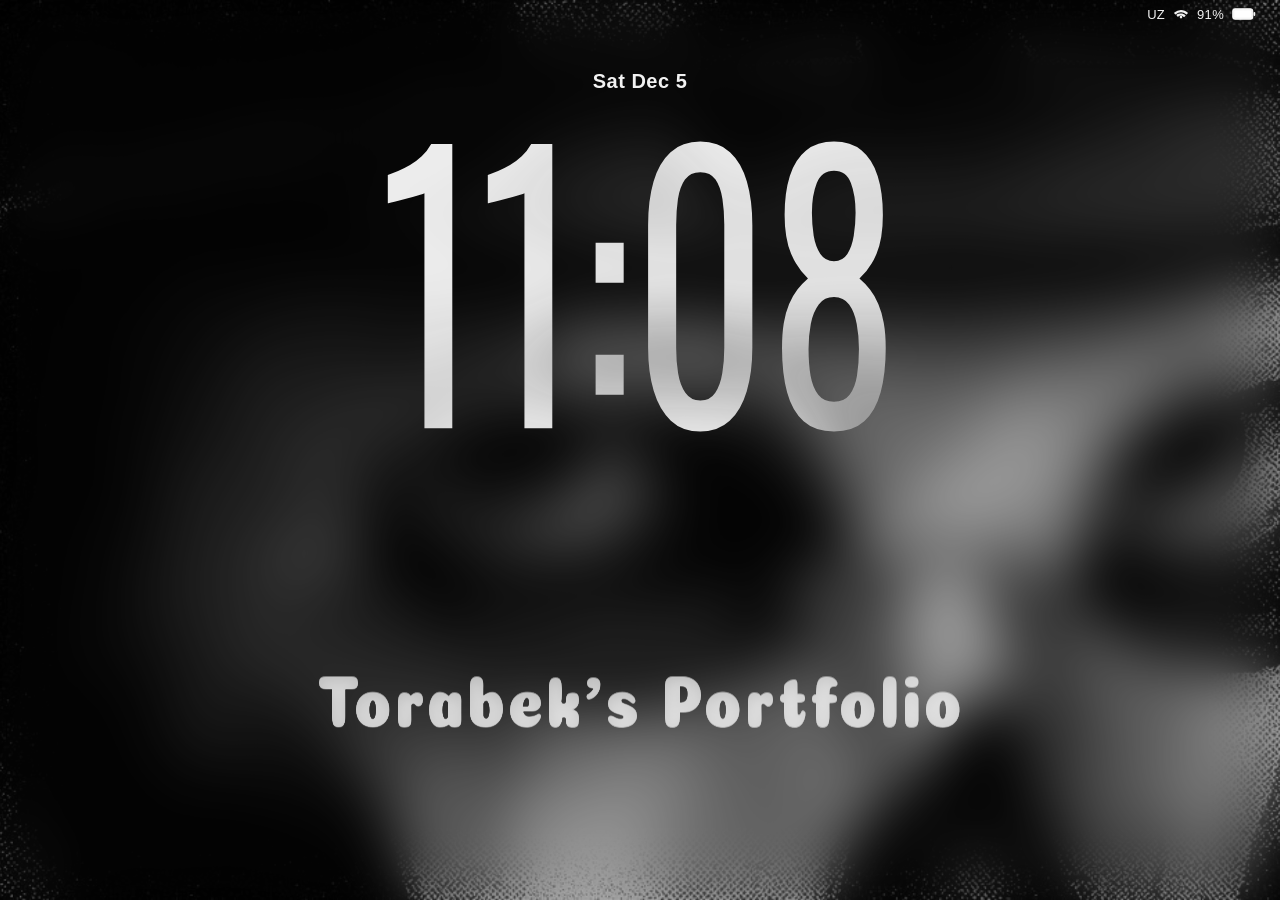
==== commit 4d65697b: "feat: restore full wallpaper engine and SVG, set Telegram avatar, change lockscreen status bar to UZ" ====
--- a/index.html
+++ b/index.html
@@ -4,7 +4,7 @@
 <head>
   <meta charset="UTF-8">
   <meta name="viewport" content="width=device-width, initial-scale=1.0">
-  <title>Torabek Abduvoitov | AI & Full-Stack Developer Portfolio</title>
+  <title>Torabek Abduvoitov | AI & Full-Stack Developer</title>
   <link rel="preconnect" href="https://fonts.googleapis.com">
   <link rel="preconnect" href="https://fonts.gstatic.com" crossorigin>
   <link href="https://fonts.googleapis.com/css2?family=Oswald:wght@300;400;500;600;700&display=swap" rel="stylesheet">
@@ -37,7 +37,7 @@
 
     <div class="ls-status-bar">
       <div class="ls-status-right">
-        <span>U.S.</span>
+        <span>UZ</span>
         <svg class="ls-wifi" viewBox="0 0 16 12" width="16" height="12">
           <path fill="currentColor" d="M8 10.4a1.3 1.3 0 1 1 0-2.6 1.3 1.3 0 0 1 0 2.6z" />
           <path fill="currentColor"
@@ -108,7 +108,7 @@
       <div class="profile-widget-container" id="home-view">
         <div class="widget-row">
           <div class="profile-widget">
-            <img src="assets/images/torabek.png" alt="Profile">
+            <img src="assets/images/torabek-tg.jpg" alt="Profile">
           </div>
 
           <!-- Mobile App Grid (Only visible on mobile) -->
@@ -163,7 +163,7 @@
                 </svg></div>
               <div class="service-text">
                 <h4>AI & Machine Learning</h4>
-                <p>Developing intelligent systems, LLMs, Computer Vision and neural network models in PyTorch & TensorFlow.</p>
+                <p>Building neural networks, LLM agents, and computer vision models in PyTorch & TensorFlow.</p>
               </div>
             </div>
 
@@ -174,7 +174,7 @@
                 </svg></div>
               <div class="service-text">
                 <h4>Full-Stack Web</h4>
-                <p>Fast, modern web apps and APIs built with FastAPI, Python, React, Next.js, and TypeScript.</p>
+                <p>Modern web applications with React, Next.js, FastAPI, TypeScript and responsive UI.</p>
               </div>
             </div>
 
@@ -186,7 +186,7 @@
                 </svg></div>
               <div class="service-text">
                 <h4>Linux & Security</h4>
-                <p>Linux system administration, Docker containerization, security hardening and automated tooling.</p>
+                <p>Linux administration, Docker containerization, security hardening and automation.</p>
               </div>
             </div>
 
@@ -197,7 +197,9 @@
         <div class="about-widget" onclick="showPage('about')">
           <h2>About me</h2>
           <p>Hi, I’m Torabek Abduvoitov, an AI & Full-Stack Developer from Tashkent, Uzbekistan. I specialize in Artificial Intelligence, Deep Learning (LLMs), and scalable web applications. My focus is on building intelligent systems that are functional, high-performance, and visually engaging.</p>
-          <p>I bring engineering rigor to every project, ensuring robust architecture while delivering an intuitive user experience. My aim is to combine artificial intelligence and software engineering to transform ideas into impactful, scalable solutions.</p>
+          <p>I bring a personal touch to every project, ensuring it reflects the brand’s identity while delivering an
+            intuitive experience. My aim is to combine creativity and technology to transform ideas into impactful
+            designs and scalable solutions.</p>
         </div>
 
         <!-- Music Widget -->
@@ -319,7 +321,7 @@
                 <h3 style="font-size: 20px; font-weight: 600; margin: 0 0 4px 0; color: #0a84ff;">
                   <a href="https://optom-six.vercel.app/" target="_blank" style="color: inherit; text-decoration: none;">Kiloli OPTOM Platform ↗</a>
                 </h3>
-                <div style="font-size: 15px; font-weight: 500; color: var(--text-muted);">B2B Wholesale E-Commerce & Logistic Platform</div>
+                <div style="font-size: 15px; font-weight: 500; color: var(--text-muted);">B2B Wholesale E-Commerce & Logistics Platform</div>
               </div>
               <div
                 style="padding: 6px 12px; background: var(--glass-bg-light); border-radius: 20px; font-size: 13px; font-weight: 500;">
@@ -706,6 +708,7 @@
           </div>
         </div>
       </div>
+
       <div class="page-content" id="contact-page">
         <h2 style="font-size: 32px; font-weight: 700; margin-bottom: 30px;">Contact Me</h2>
 
@@ -803,6 +806,331 @@
           </div>
         </div>
       </div>
+
+      
+
+
+      <svg class="wallpaper" viewBox="0 0 1920 1200" preserveAspectRatio="xMidYMid slice"
+        xmlns="http://www.w3.org/2000/svg">
+        <defs>
+          <linearGradient id="bgGrad" x1="15%" y1="0%" x2="85%" y2="100%">
+            <stop offset="0%" stop-color="#0a0c18" />
+            <stop offset="50%" stop-color="#070811" />
+            <stop offset="100%" stop-color="#04050a" />
+          </linearGradient>
+          <linearGradient id="ribbonGrad" x1="0%" y1="0%" x2="100%" y2="60%">
+            <stop offset="0%" stop-color="#7c5cff" stop-opacity="0.55" />
+            <stop offset="35%" stop-color="#9b4dde" stop-opacity="0.5" />
+            <stop offset="68%" stop-color="#d6418f" stop-opacity="0.42" />
+            <stop offset="100%" stop-color="#3a2bd0" stop-opacity="0.3" />
+          </linearGradient>
+          <radialGradient id="glowPurple" cx="80%" cy="8%" r="55%">
+            <stop offset="0%" stop-color="#8855ff" stop-opacity="0.35" />
+            <stop offset="100%" stop-color="#8855ff" stop-opacity="0" />
+          </radialGradient>
+          <radialGradient id="glowTeal" cx="10%" cy="100%" r="65%">
+            <stop offset="0%" stop-color="#15d6c4" stop-opacity="0.4" />
+            <stop offset="100%" stop-color="#15d6c4" stop-opacity="0" />
+          </radialGradient>
+          <filter id="blurRibbon" x="-30%" y="-30%" width="160%" height="160%" color-interpolation-filters="sRGB">
+            <feGaussianBlur stdDeviation="46" />
+          </filter>
+          <filter id="blurWisp" x="-30%" y="-30%" width="160%" height="160%" color-interpolation-filters="sRGB">
+            <feGaussianBlur stdDeviation="10" />
+          </filter>
+        </defs>
+
+        <rect width="1920" height="1200" fill="url(#bgGrad)" />
+        <rect width="1920" height="1200" fill="url(#glowPurple)" />
+        <rect width="1920" height="1200" fill="url(#glowTeal)" />
+
+        <path d="M-50,-50
+             C 120,30 180,140 320,170
+             C 480,205 520,120 680,180
+             C 850,245 820,360 980,430
+             C 1150,505 1250,430 1420,520
+             C 1600,615 1700,560 1970,650
+             L 1970,880
+             C 1700,790 1600,840 1420,750
+             C 1250,665 1150,740 980,665
+             C 820,595 850,480 680,415
+             C 520,355 480,440 320,405
+             C 180,375 120,265 -50,185 Z" fill="url(#ribbonGrad)" filter="url(#blurRibbon)" />
+
+        <g filter="url(#blurWisp)" opacity="0.4" stroke-linecap="round" fill="none">
+          <path d="M-50,860 C200,800 320,900 540,840 C720,795 800,860 1020,810" stroke="#9b7bff" stroke-width="3" />
+          <path d="M300,980 C520,930 640,1010 880,950 C1040,915 1120,960 1300,920" stroke="#15d6c4"
+            stroke-width="2.4" />
+          <path d="M-50,560 C160,520 260,600 460,560" stroke="#d6418f" stroke-width="2" />
+        </g>
+
+        <g fill="currentColor">
+          <circle cx="1222.1" cy="38.5" r="1.1" opacity="0.4" />
+          <circle cx="282.3" cy="95.8" r="1.9" opacity="0.79" />
+          <circle cx="183.4" cy="332.2" r="0.7" opacity="0.31" />
+          <circle cx="457.4" cy="465.5" r="1.6" opacity="0.37" />
+          <circle cx="1241.8" cy="423.3" r="0.9" opacity="0.52" />
+          <circle cx="543.0" cy="663.3" r="0.9" opacity="0.67" />
+          <circle cx="659.7" cy="135.1" r="1.1" opacity="0.31" />
+          <circle cx="734.3" cy="285.6" r="1.1" opacity="0.61" />
+          <circle cx="1537.4" cy="560.0" r="1.6" opacity="0.32" />
+          <circle cx="1753.9" cy="78.3" r="1.1" opacity="0.75" />
+          <circle cx="1182.8" cy="657.7" r="1.6" opacity="0.37" />
+          <circle cx="150.8" cy="509.3" r="1.1" opacity="0.84" />
+          <circle cx="1628.0" cy="661.2" r="1.3" opacity="0.42" />
+          <circle cx="1215.1" cy="290.0" r="1.1" opacity="0.46" />
+          <circle cx="1279.9" cy="539.3" r="1.9" opacity="0.64" />
+          <circle cx="1165.2" cy="146.6" r="1.9" opacity="0.4" />
+          <circle cx="889.0" cy="219.8" r="1.9" opacity="0.66" />
+          <circle cx="432.9" cy="260.0" r="0.7" opacity="0.39" />
+          <circle cx="80.3" cy="253.4" r="1.1" opacity="0.29" />
+          <circle cx="1736.7" cy="439.7" r="1.9" opacity="0.44" />
+          <circle cx="1252.2" cy="312.8" r="1.9" opacity="0.53" />
+          <circle cx="518.0" cy="202.5" r="1.6" opacity="0.57" />
+          <circle cx="1424.4" cy="337.0" r="1.6" opacity="0.49" />
+          <circle cx="432.3" cy="758.2" r="1.6" opacity="0.55" />
+          <circle cx="1440.9" cy="657.2" r="0.9" opacity="0.63" />
+          <circle cx="1509.1" cy="332.4" r="0.7" opacity="0.48" />
+          <circle cx="1140.3" cy="366.4" r="1.1" opacity="0.83" />
+          <circle cx="1638.3" cy="28.5" r="1.9" opacity="0.32" />
+          <circle cx="1683.4" cy="575.6" r="1.9" opacity="0.45" />
+          <circle cx="571.8" cy="137.0" r="0.7" opacity="0.82" />
+          <circle cx="1666.6" cy="214.9" r="1.6" opacity="0.71" />
+          <circle cx="974.4" cy="98.7" r="1.9" opacity="0.43" />
+          <circle cx="1221.2" cy="470.6" r="0.9" opacity="0.47" />
+          <circle cx="323.7" cy="725.6" r="1.6" opacity="0.8" />
+          <circle cx="1146.0" cy="381.6" r="0.7" opacity="0.81" />
+          <circle cx="1672.0" cy="635.4" r="1.1" opacity="0.39" />
+          <circle cx="472.8" cy="439.8" r="0.7" opacity="0.3" />
+          <circle cx="933.7" cy="71.2" r="1.6" opacity="0.71" />
+          <circle cx="261.4" cy="371.7" r="1.6" opacity="0.35" />
+          <circle cx="1012.0" cy="468.9" r="0.9" opacity="0.81" />
+          <circle cx="1439.9" cy="530.5" r="1.9" opacity="0.44" />
+          <circle cx="1890.9" cy="500.9" r="1.3" opacity="0.79" />
+          <circle cx="868.8" cy="203.5" r="0.7" opacity="0.45" />
+          <circle cx="1126.0" cy="190.3" r="0.9" opacity="0.25" />
+          <circle cx="1350.7" cy="63.6" r="0.7" opacity="0.79" />
+          <circle cx="1636.1" cy="72.4" r="0.9" opacity="0.42" />
+          <circle cx="932.6" cy="419.0" r="1.9" opacity="0.81" />
+          <circle cx="1093.6" cy="369.8" r="1.3" opacity="0.73" />
+          <circle cx="378.0" cy="91.7" r="1.3" opacity="0.46" />
+          <circle cx="792.9" cy="659.2" r="0.7" opacity="0.65" />
+          <circle cx="1870.2" cy="92.8" r="1.3" opacity="0.69" />
+          <circle cx="1525.1" cy="100.9" r="0.9" opacity="0.36" />
+          <circle cx="863.4" cy="332.2" r="1.1" opacity="0.53" />
+          <circle cx="1664.0" cy="75.8" r="1.6" opacity="0.31" />
+          <circle cx="1246.0" cy="420.0" r="0.7" opacity="0.83" />
+          <circle cx="1761.6" cy="648.0" r="0.9" opacity="0.49" />
+          <circle cx="925.0" cy="659.8" r="0.7" opacity="0.35" />
+          <circle cx="24.1" cy="308.9" r="1.3" opacity="0.42" />
+          <circle cx="1329.6" cy="560.6" r="1.6" opacity="0.65" />
+          <circle cx="934.9" cy="160.5" r="0.9" opacity="0.83" />
+        </g>
+      </svg>
+
+      <div class="menubar">
+        <div class="menubar-left">
+          <div class="menu-root" data-menu="apple">
+            <span class="menu-item apple-logo">
+              <svg viewBox="0 0 384 512" fill="currentColor">
+                <path
+                  d="M318.7 268.7c-.2-36.7 16.4-64.4 50-84.8-18.8-26.9-47.2-41.7-84.7-44.6-35.5-2.8-74.3 20.7-88.5 20.7-15 0-49.4-19.7-76.4-19.7C63.3 141.2 4 184.8 4 273.5q0 39.3 14.4 81.2c12.8 36.7 59 126.7 107.2 125.2 25.2-.6 43-17.9 75.8-17.9 31.8 0 48.3 17.9 76.4 17.9 48.6-.7 90.4-82.5 102.6-119.3-65.2-30.7-61.7-90-61.7-91.9zm-56.6-164.2c27.3-32.4 24.8-61.9 24-72.5-24.1 1.4-52 16.4-67.9 34.9-17.5 19.8-27.8 44.3-25.6 71.9 26.1 2 49.9-11.4 69.5-34.3z" />
+              </svg>
+            </span>
+            <div class="menu-dropdown">
+              <div class="mi">About This Mac</div>
+              <div class="sep"></div>
+              <div class="mi">System Settings…</div>
+              <div class="mi">App Store…</div>
+              <div class="sep"></div>
+              <div class="mi disabled">Recent Items<span class="kbd">▸</span></div>
+              <div class="sep"></div>
+              <div class="mi">Force Quit…<span class="kbd">⌥⌘⎋</span></div>
+              <div class="sep"></div>
+              <div class="mi">Sleep</div>
+              <div class="mi">Restart…</div>
+              <div class="mi">Shut Down…</div>
+              <div class="sep"></div>
+              <div class="mi">Lock Screen<span class="kbd">⌃⌘Q</span></div>
+              <div class="mi">Log Out…<span class="kbd">⇧⌘Q</span></div>
+            </div>
+          </div>
+          <span class="menu-item bold" style="cursor: pointer;" onclick="showPage('home')">Portfolio</span>
+          <div class="menu-root">
+            <span class="menu-item" style="cursor: pointer;" onclick="showPage('resume')">Resume</span>
+          </div>
+          <div class="menu-root" data-menu="file">
+            <span class="menu-item" style="cursor: pointer;" onclick="showPage('about')">About</span>
+            <div class="menu-dropdown">
+              <div class="mi">New Finder Window<span class="kbd">⌘N</span></div>
+              <div class="mi">New Folder<span class="kbd">⇧⌘N</span></div>
+              <div class="mi">New Tab<span class="kbd">⌘T</span></div>
+              <div class="mi">Open<span class="kbd">⌘O</span></div>
+              <div class="sep"></div>
+              <div class="mi">Close Window<span class="kbd">⌘W</span></div>
+              <div class="mi">Get Info<span class="kbd">⌘I</span></div>
+              <div class="sep"></div>
+              <div class="mi">Duplicate<span class="kbd">⌘D</span></div>
+              <div class="mi">Make Alias<span class="kbd">⌘L</span></div>
+              <div class="sep"></div>
+              <div class="mi">Move to Trash<span class="kbd">⌘⌫</span></div>
+            </div>
+          </div>
+          <div class="menu-root" data-menu="edit">
+            <span class="menu-item" style="cursor: pointer;" onclick="showPage('projects')">Projects</span>
+            <div class="menu-dropdown">
+              <div class="mi">Undo<span class="kbd">⌘Z</span></div>
+              <div class="mi">Redo<span class="kbd">⇧⌘Z</span></div>
+              <div class="sep"></div>
+              <div class="mi">Cut<span class="kbd">⌘X</span></div>
+              <div class="mi">Copy<span class="kbd">⌘C</span></div>
+              <div class="mi">Paste<span class="kbd">⌘V</span></div>
+              <div class="sep"></div>
+              <div class="mi">Select All<span class="kbd">⌘A</span></div>
+              <div class="sep"></div>
+              <div class="mi disabled">Find<span class="kbd">▸</span></div>
+            </div>
+          </div>
+          <div class="menu-root" data-menu="view">
+            <span class="menu-item" style="cursor: pointer;" onclick="showPage('experience')">Experience</span>
+            <div class="menu-dropdown">
+              <div class="mi">as Icons<span class="kbd">⌘1</span></div>
+              <div class="mi">as List<span class="kbd">⌘2</span></div>
+              <div class="mi">as Columns<span class="kbd">⌘3</span></div>
+              <div class="mi">as Gallery<span class="kbd">⌘4</span></div>
+              <div class="sep"></div>
+              <div class="mi">Show Tab Bar<span class="kbd">⇧⌘T</span></div>
+              <div class="mi">Show Path Bar</div>
+              <div class="mi">Show Status Bar<span class="kbd">⌘/</span></div>
+              <div class="mi">Show Sidebar<span class="kbd">⌥⌘S</span></div>
+              <div class="sep"></div>
+              <div class="mi">Show View Options<span class="kbd">⌘J</span></div>
+            </div>
+          </div>
+          <div class="menu-root" data-menu="go">
+            <span class="menu-item" style="cursor: pointer;" onclick="showPage('skills')">Skills</span>
+            <div class="menu-dropdown">
+              <div class="mi">Back<span class="kbd">⌘[</span></div>
+              <div class="mi">Forward<span class="kbd">⌘]</span></div>
+              <div class="mi">Enclosing Folder<span class="kbd">⌘↑</span></div>
+              <div class="sep"></div>
+              <div class="mi">Recents<span class="kbd">⇧⌘F</span></div>
+              <div class="mi">Documents<span class="kbd">⇧⌘O</span></div>
+              <div class="mi">Desktop<span class="kbd">⇧⌘D</span></div>
+              <div class="mi">Downloads<span class="kbd">⌥⌘L</span></div>
+              <div class="mi">Home<span class="kbd">⇧⌘H</span></div>
+              <div class="mi">Computer<span class="kbd">⇧⌘C</span></div>
+              <div class="sep"></div>
+              <div class="mi">iCloud Drive<span class="kbd">⇧⌘I</span></div>
+              <div class="mi">Applications<span class="kbd">⇧⌘A</span></div>
+              <div class="mi">Utilities<span class="kbd">⇧⌘U</span></div>
+              <div class="sep"></div>
+              <div class="mi">Connect to Server…<span class="kbd">⌘K</span></div>
+            </div>
+          </div>
+          <div class="menu-root" data-menu="window">
+            <span class="menu-item" style="cursor: pointer;" onclick="showPage('contact')">Contact</span>
+            <div class="menu-dropdown">
+              <div class="mi">Minimize<span class="kbd">⌘M</span></div>
+              <div class="mi">Zoom</div>
+              <div class="sep"></div>
+              <div class="mi">Cycle Through Windows<span class="kbd">⌘`</span></div>
+              <div class="sep"></div>
+              <div class="mi">Bring All to Front</div>
+            </div>
+          </div>
+          <div class="menu-root" data-menu="help">
+            <span class="menu-item">Help</span>
+            <div class="menu-dropdown">
+              <div class="mi">macOS Help</div>
+              <div class="sep"></div>
+              <div class="mi">What's New in macOS</div>
+            </div>
+          </div>
+        </div>
+        <div class="menubar-right">
+          <span class="status-icon battery">
+            <span class="batt-pct">100%</span>
+            <svg width="24" height="12" viewBox="0 0 24 12" fill="none">
+              <rect x="0.75" y="0.75" width="20" height="10.5" rx="2.5" stroke="currentColor" stroke-width="1.1" />
+              <rect x="2.25" y="2.25" width="17" height="7.5" rx="1.4" fill="currentColor" />
+              <rect x="21.5" y="4" width="1.8" height="4" rx="0.9" fill="currentColor" />
+            </svg>
+          </span>
+          <span class="status-icon wifi">
+            <svg width="15" height="12" viewBox="0 0 16 12" fill="currentColor">
+              <path d="M8 10.4a1.3 1.3 0 1 1 0-2.6 1.3 1.3 0 0 1 0 2.6z" />
+              <path
+                d="M8 5.4c1.65 0 3.15.62 4.3 1.64a.7.7 0 0 1 .04 1.02l-.78.8a.62.62 0 0 1-.86.02A4.9 4.9 0 0 0 8 7.5c-1.06 0-2.04.36-2.7.94a.62.62 0 0 1-.86-.02l-.78-.8a.7.7 0 0 1 .04-1.02A6.6 6.6 0 0 1 8 5.4z" />
+              <path
+                d="M8 1.9c2.55 0 4.86.95 6.6 2.53a.7.7 0 0 1 .04 1.02l-.74.76a.6.6 0 0 1-.83.03A8.1 8.1 0 0 0 8 4.3a8.1 8.1 0 0 0-5.07 1.94.6.6 0 0 1-.83-.03l-.74-.76a.7.7 0 0 1 .04-1.02A9.9 9.9 0 0 1 8 1.9z" />
+            </svg>
+          </span>
+          <span class="status-icon spotlight" id="spotlightBtn" title="Spotlight">
+            <svg width="13" height="13" viewBox="0 0 16 16" fill="none">
+              <circle cx="7" cy="7" r="5.4" stroke="currentColor" stroke-width="1.4" />
+              <line x1="11" y1="11" x2="15" y2="15" stroke="currentColor" stroke-width="1.6" stroke-linecap="round" />
+            </svg>
+          </span>
+          <span class="status-icon control-center" id="ccBtn" title="Control Centre">
+            <svg width="15" height="15" viewBox="0 0 16 16" fill="none">
+              <rect x="0.5" y="0.5" width="6.5" height="6.5" rx="1.6" fill="currentColor" />
+              <rect x="9" y="0.5" width="6.5" height="6.5" rx="1.6" stroke="currentColor" stroke-width="1.2" />
+              <rect x="0.5" y="9" width="6.5" height="6.5" rx="1.6" stroke="currentColor" stroke-width="1.2" />
+              <rect x="9" y="9" width="6.5" height="6.5" rx="1.6" fill="currentColor" />
+            </svg>
+          </span>
+          <span class="menu-clock" id="clock">Thu Jun 18 9:41 AM</span>
+        </div>
+      </div>
+
+      <!-- Control Centre -->
+      <div class="cc-panel" id="ccPanel">
+        <div class="cc-tile">
+          <div class="cc-row"><span class="cc-icon on" id="wifiIcon"><svg viewBox="0 0 16 12" fill="currentColor">
+                <path d="M8 10.4a1.3 1.3 0 1 1 0-2.6 1.3 1.3 0 0 1 0 2.6z" />
+                <path
+                  d="M8 5.4c1.65 0 3.15.62 4.3 1.64a.7.7 0 0 1 .04 1.02l-.78.8a.62.62 0 0 1-.86.02A4.9 4.9 0 0 0 8 7.5c-1.06 0-2.04.36-2.7.94a.62.62 0 0 1-.86-.02l-.78-.8a.7.7 0 0 1 .04-1.02A6.6 6.6 0 0 1 8 5.4z" />
+                <path
+                  d="M8 1.9c2.55 0 4.86.95 6.6 2.53a.7.7 0 0 1 .04 1.02l-.74.76a.6.6 0 0 1-.83.03A8.1 8.1 0 0 0 8 4.3a8.1 8.1 0 0 0-5.07 1.94.6.6 0 0 1-.83-.03l-.74-.76a.7.7 0 0 1 .04-1.02A9.9 9.9 0 0 1 8 1.9z" />
+              </svg></span><span>Wi-Fi</span></div>
+        </div>
+        <div class="cc-tile">
+          <div class="cc-row"><span class="cc-icon on" id="btIcon"><svg viewBox="0 0 24 24" fill="none"
+                stroke="currentColor" stroke-width="2">
+                <path d="M6 8l12 8-6 5V3l6 5-12 8" />
+              </svg></span><span>Bluetooth</span></div>
+        </div>
+        <div class="cc-tile wide">
+          <div class="cc-row"><span class="cc-icon" id="afIcon"><svg viewBox="0 0 24 24" fill="currentColor">
+                <path d="M12 3 2 13h4v8h12v-8h4z" />
+              </svg></span><span>Airplane Mode</span></div>
+        </div>
+        <div class="cc-tile wide" style="grid-template-columns:1fr;">
+          <span>Display</span>
+          <div class="cc-slider"></div>
+        </div>
+        <div class="cc-tile wide" style="grid-template-columns:1fr;">
+          <span>Sound</span>
+          <div class="cc-slider"
+            style="background:linear-gradient(90deg,rgba(255,255,255,0.85) 0%,rgba(255,255,255,0.85) 40%,rgba(255,255,255,0.16) 40%,rgba(255,255,255,0.16) 100%);">
+          </div>
+        </div>
+      </div>
+
+      <!-- Spotlight -->
+      <div class="overlay" id="spotlightOverlay">
+        <div class="overlay-dim" data-close="spotlight"></div>
+        <div class="spotlight-bar">
+          <svg viewBox="0 0 16 16" fill="none" stroke="currentColor" stroke-width="1.4">
+            <circle cx="7" cy="7" r="5.4" />
+            <line x1="11" y1="11" x2="15" y2="15" stroke-linecap="round" />
+          </svg>
+          <input type="text" placeholder="Spotlight Search" id="spotlightInput" autocomplete="off">
+        </div>
+      </div>
+
+      <!-- Mobile Page Navigation (only shown while a page modal is open) -->
       <div class="mobile-page-nav" id="mobilePageNav">
         <button class="mp-nav-btn" data-page="home" onclick="showPage('home')">Home</button>
         <button class="mp-nav-btn" data-page="about" onclick="showPage('about')">About</button>
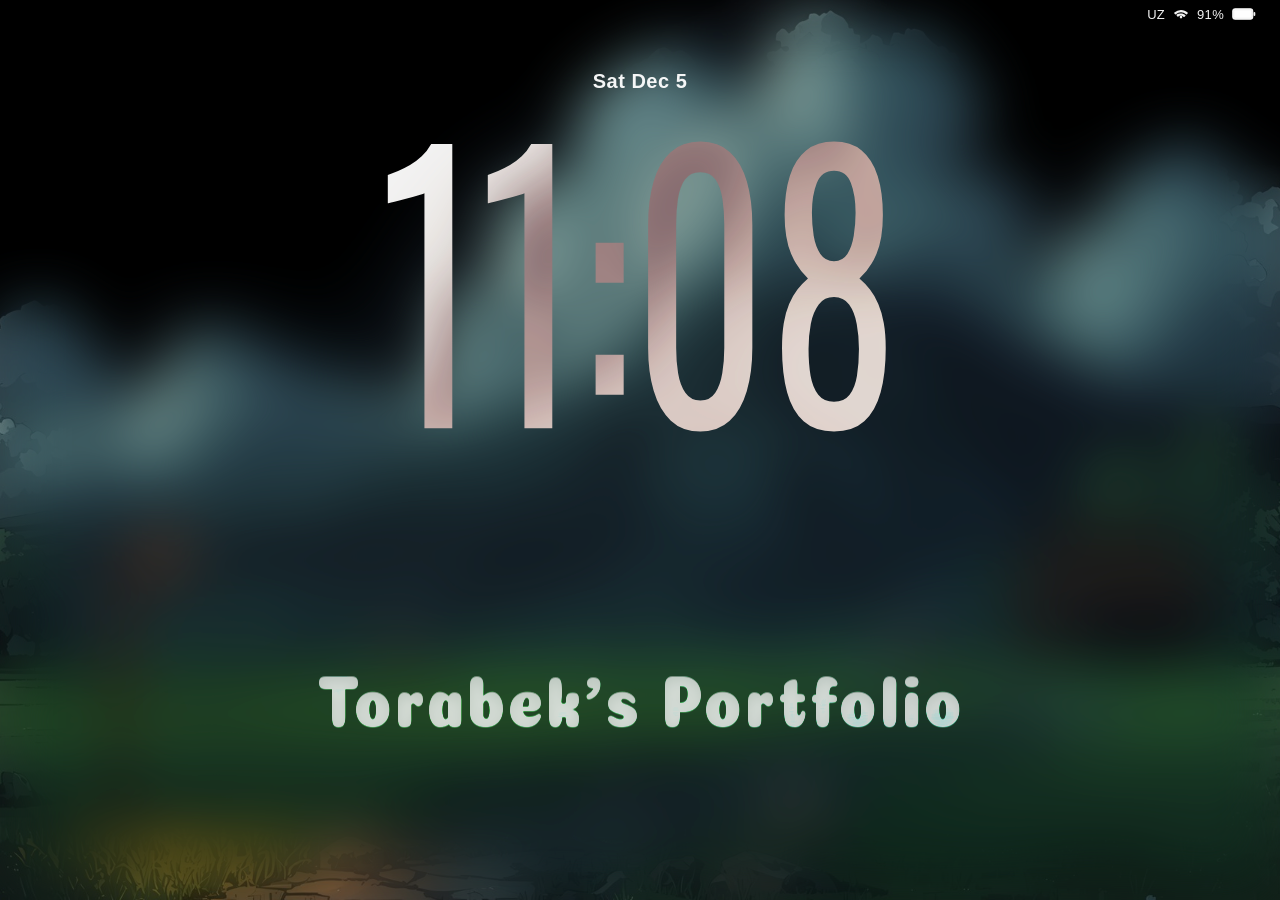
==== commit ec6035a2: "feat: completely remove Free Rider HD and Apple Music" ====
--- a/index.html
+++ b/index.html
@@ -120,11 +120,11 @@
               <span>Mail</span>
             </div>
             
-            <div class="mobile-app-icon" onclick="openApp('Free Rider HD', 'https://www.freeriderhd.com/')">
+            <div class="mobile-app-icon" onclick="window.open('https://t.me/TORABEK_ABDUVOITOV', '_blank')">
               <div class="mobile-app-squircle">
-                <img src="assets/images/freerider.jfif" style="width: 100%; height: 100%; object-fit: cover; border-radius: 22.5%;">
-              </div>
-              <span>Game</span>
+                <img src="assets/icons/telegram.svg" style="width: 100%; height: 100%; object-fit: contain; transform: scale(1.15);">
+              </div>
+              <span>Telegram</span>
             </div>
 
             <div class="mobile-app-icon" onclick="showPage('projects')">
@@ -1240,18 +1240,7 @@
               <span class="dock-tooltip">Telegram</span>
             </div>
 
-            <div class="dock-icon hide-on-mobile" data-name="Free Rider HD"
-              onclick="openApp('Free Rider HD', 'https://www.freeriderhd.com/')">
-              <img src="assets/images/freerider.jfif"
-                style="width:100%; height:100%; object-fit:cover; border-radius:14px; transform:scale(0.95); filter:drop-shadow(0 8px 16px rgba(0,0,0,0.4));">
-              <span class="dock-tooltip">Free Rider HD</span>
-            </div>
-
-            <div class="dock-icon" data-name="Apple Music" onclick="openApp('Apple Music', 'apple-music.html')">
-              <img src="assets/icons/vecteezy_apple-music-logo-square-rounded-apple-music-logo-apple_55138482.png"
-                style="width:100%; height:100%; object-fit:contain; transform:scale(1.15); filter:drop-shadow(0 8px 16px rgba(0,0,0,0.4));">
-              <span class="dock-tooltip">Apple Music</span>
-            </div>
+
 
             <div class="dock-icon" id="wallpaperDockBtn" data-name="Wallpaper">
               <div class="icon-tile"
--- a/assets/css/style.css
+++ b/assets/css/style.css
@@ -739,7 +739,7 @@
     .desktop {
       flex: 1;
       position: relative;
-      background: url('assets/images/6fba6553c9606fe12ebdc15512e1c6da.jpg') center/cover no-repeat;
+      background: url('../images/090846e8bea467388a24988b6239e86d.jpg') center/cover no-repeat;
       overflow: hidden;
       transition: filter 0.3s;
     }
@@ -783,7 +783,7 @@
       position: absolute;
       inset: 0;
       z-index: 1;
-      background: url('../images/6fba6553c9606fe12ebdc15512e1c6da.jpg') center/cover no-repeat;
+      background: url('../images/090846e8bea467388a24988b6239e86d.jpg') center/cover no-repeat;
     }
 
     .ls-bg::after {
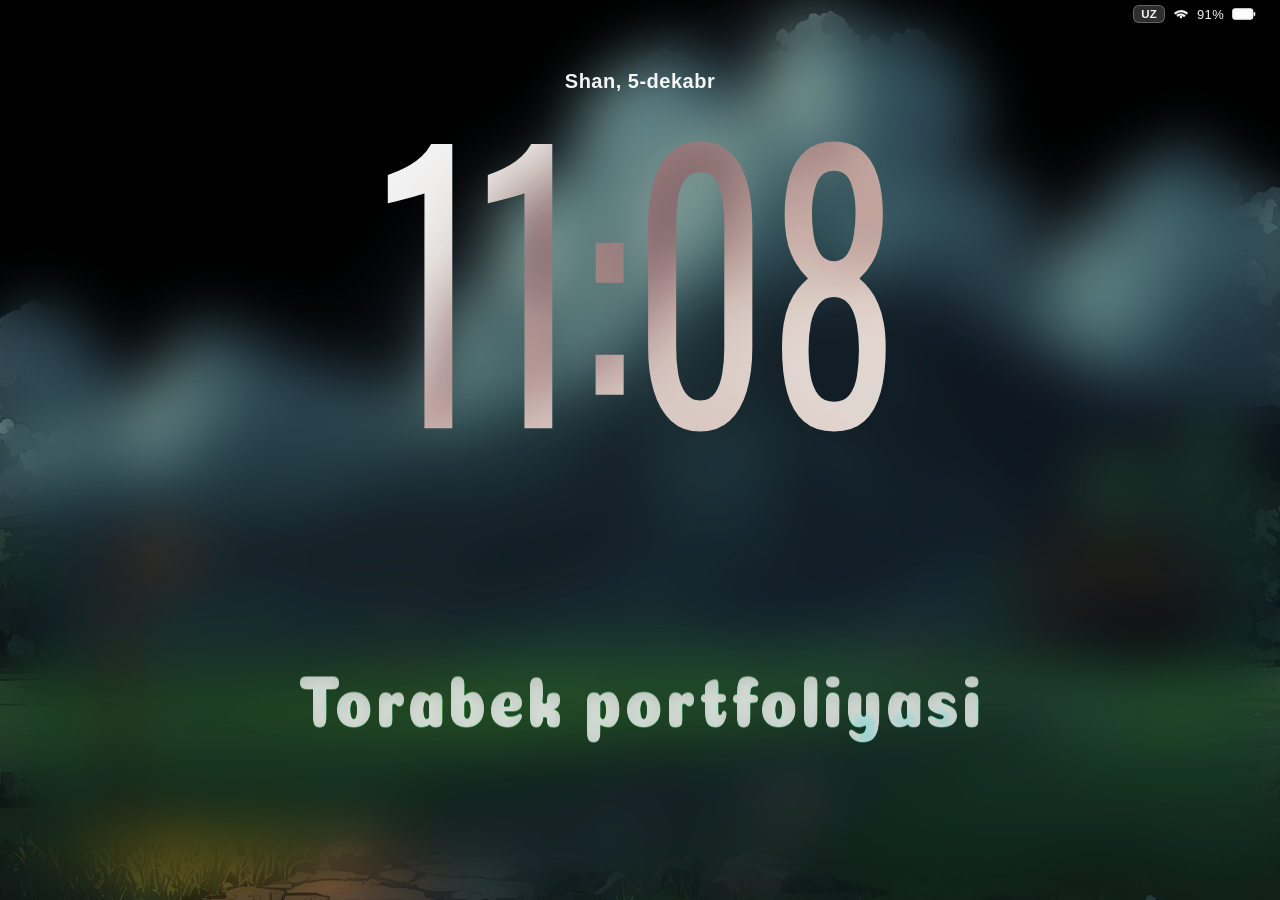
==== commit a951ba51: "feat: implement youth-style Uzbek/English language switcher with default Uzbek" ====
--- a/index.html
+++ b/index.html
@@ -37,7 +37,7 @@
 
     <div class="ls-status-bar">
       <div class="ls-status-right">
-        <span>UZ</span>
+        <span id="lsLangIndicator" style="cursor: pointer; padding: 2px 7px; background: rgba(255,255,255,0.18); border-radius: 6px; font-weight: 600; font-size: 11.5px; border: 1px solid rgba(255,255,255,0.25);" title="Tilni almashtirish / Switch language">UZ</span>
         <svg class="ls-wifi" viewBox="0 0 16 12" width="16" height="12">
           <path fill="currentColor" d="M8 10.4a1.3 1.3 0 1 1 0-2.6 1.3 1.3 0 0 1 0 2.6z" />
           <path fill="currentColor"
@@ -63,7 +63,7 @@
     <div class="ls-clock-wrap">
       <div class="ls-clock" id="lsClock">6:56</div>
     </div>
-    <div class="ls-name">Torabek's Portfolio</div>
+    <div class="ls-name" data-i18n="ls_name">Torabek portfoliyasi</div>
 
     <!-- iOS-style lock screen quick actions (mobile only) -->
     <div class="ls-quick-actions">
@@ -117,14 +117,14 @@
               <div class="mobile-app-squircle">
                 <img src="assets/icons/gmail.png" style="width: 100%; height: 100%; object-fit: contain; transform: scale(1.5);">
               </div>
-              <span>Mail</span>
+              <span data-i18n="app_mail">Pochta</span>
             </div>
             
             <div class="mobile-app-icon" onclick="window.open('https://t.me/TORABEK_ABDUVOITOV', '_blank')">
               <div class="mobile-app-squircle">
                 <img src="assets/icons/telegram.svg" style="width: 100%; height: 100%; object-fit: contain; transform: scale(1.15);">
               </div>
-              <span>Telegram</span>
+              <span data-i18n="app_telegram">Telegram</span>
             </div>
 
             <div class="mobile-app-icon" onclick="showPage('projects')">
@@ -136,7 +136,7 @@
                   <rect x="14" y="14" width="7" height="7" rx="1.5"></rect>
                 </svg>
               </div>
-              <span>Projects</span>
+              <span data-i18n="app_projects">Proyektlar</span>
             </div>
 
             <div class="mobile-app-icon" onclick="showPage('resume')">
@@ -149,21 +149,21 @@
                   <polyline points="10 9 9 9 8 9"></polyline>
                 </svg>
               </div>
-              <span>Resume</span>
-            </div>
-          </div>
-
-          <!-- Services Widget -->
+              <span data-i18n="app_resume">Rezyume</span>
+            </div>
+          </div>
+
+                    <!-- Services Widget -->
           <div class="services-widget">
-            <h2>What I'm doing</h2>
+            <h2 data-i18n="services_title">Nimalar qila olaman</h2>
 
             <div class="service-item">
               <div class="service-icon"><svg viewBox="0 0 24 24">
                   <path d="M12 2a10 10 0 1 0 10 10A10 10 0 0 0 12 2zm1 14.93V17a1 1 0 0 1-2 0v-.07A7.003 7.003 0 0 1 5.07 11H5a1 1 0 0 1 0-2h.07A7.003 7.003 0 0 1 11 5.07V5a1 1 0 0 1 2 0v.07A7.003 7.003 0 0 1 18.93 11H19a1 1 0 0 1 0 2h-.07A7.003 7.003 0 0 1 13 16.93z" fill="currentColor"/>
                 </svg></div>
               <div class="service-text">
-                <h4>AI & Machine Learning</h4>
-                <p>Building neural networks, LLM agents, and computer vision models in PyTorch & TensorFlow.</p>
+                <h4 data-i18n="service_ai_title">AI & Machine Learning</h4>
+                <p data-i18n="service_ai_desc">Neyron tarmoqlar, LLM agentlar va sun'iy intellekt modellarini PyTorch va TensorFlow'da noldan yig'ish va deploy qilish.</p>
               </div>
             </div>
 
@@ -173,8 +173,8 @@
                   <polyline points="8 6 2 12 8 18" stroke="currentColor" stroke-width="2" fill="none"/>
                 </svg></div>
               <div class="service-text">
-                <h4>Full-Stack Web</h4>
-                <p>Modern web applications with React, Next.js, FastAPI, TypeScript and responsive UI.</p>
+                <h4 data-i18n="service_web_title">Full-Stack Web</h4>
+                <p data-i18n="service_web_desc">React, Next.js va FastAPI'da tezkor, xavfsiz va chiroyli interfeysli zamonaviy veb-ilovalarni yaratish.</p>
               </div>
             </div>
 
@@ -185,21 +185,19 @@
                   <line x1="9" y1="21" x2="9" y2="9" stroke="currentColor" stroke-width="2"/>
                 </svg></div>
               <div class="service-text">
-                <h4>Linux & Security</h4>
-                <p>Linux administration, Docker containerization, security hardening and automation.</p>
-              </div>
-            </div>
-
-          </div>
-        </div>
-
-        <!-- About Widget -->
+                <h4 data-i18n="service_sec_title">Linux & Xavfsizlik</h4>
+                <p data-i18n="service_sec_desc">Linux serverlarni sozlash, Docker containerlar, xavfsizlik auditi (pentesting) va avtomatlashtirish.</p>
+              </div>
+            </div>
+          </div>
+        </div>
+        </div>
+
+                <!-- About Widget -->
         <div class="about-widget" onclick="showPage('about')">
-          <h2>About me</h2>
-          <p>Hi, I’m Torabek Abduvoitov, an AI & Full-Stack Developer from Tashkent, Uzbekistan. I specialize in Artificial Intelligence, Deep Learning (LLMs), and scalable web applications. My focus is on building intelligent systems that are functional, high-performance, and visually engaging.</p>
-          <p>I bring a personal touch to every project, ensuring it reflects the brand’s identity while delivering an
-            intuitive experience. My aim is to combine creativity and technology to transform ideas into impactful
-            designs and scalable solutions.</p>
+          <h2 data-i18n="about_widget_title">Men haqimda</h2>
+          <p data-i18n="about_widget_p1">Salom! Men Torabek Abduvoitov — AI Developer va Full-Stack dasturchiman. Toshkentdanman. Sun'iy intellekt, LLM modellar va zamonaviy web tizimlar yaratish jon-u dilim.</p>
+          <p data-i18n="about_widget_p2">Har bir proyektga arxitektura va xavfsizlik tomonidan jiddiy qarayman. Maqsadim — AI va dasturlash kuchini birlashtirib, odamlarga real foyda keltiradigan zo'r mahsulotlar yaratish.</p>
         </div>
 
         <!-- Music Widget -->
@@ -240,36 +238,35 @@
 
       <!-- PAGES -->
       <div class="page-content" id="about-page">
-        <h2 style="font-size: 32px; font-weight: 700; margin-bottom: 30px;">About Me</h2>
+        <h2 style="font-size: 32px; font-weight: 700; margin-bottom: 30px;" data-i18n="about_page_title">Men haqimda</h2>
 
         <div
           style="background: var(--glass-bg); border: 1px solid var(--glass-border); border-radius: 20px; padding: 30px; display: flex; flex-direction: column; gap: 20px;">
-          <p style="font-size: 16px; line-height: 1.8; color: var(--text-main); margin: 0;">Hi, I'm
-            <strong>Torabek Abduvoitov</strong>, an ambitious AI & Full-Stack Developer based in Tashkent, Uzbekistan. I specialize in building intelligent systems, Machine Learning models, and modern, high-performance web applications.
+          <p style="font-size: 16px; line-height: 1.8; color: var(--text-main); margin: 0;" data-i18n-html="about_intro_p1">Qalay! Men
+            <strong>Torabek Abduvoitovman</strong> — Toshkentlik AI & Full-Stack dasturchi. Yangi texnologiyalar, sun'iy intellekt va foydalanuvchiga qulay interfeyslarni birlashtirishni yoqtiraman.
           </p>
 
-          <p style="font-size: 16px; line-height: 1.8; color: var(--text-main); margin: 0;">My passion lies at the intersection of Artificial Intelligence, robust backend architectures, and delightful user interfaces. From engineering fine-tuned LLM workflows and Computer Vision pipelines in Python to crafting responsive full-stack applications with FastAPI, React, and Next.js, I build software that creates real impact.</p>
+          <p style="font-size: 16px; line-height: 1.8; color: var(--text-main); margin: 0;" data-i18n="about_intro_p2">Python'da LLM va kompyuter ko'rishi (CV) modellarini o'rgatishdan tortib, FastAPI, React va Next.js'da chaqqon veb-ilovalargacha tayyorlayman. Proyektlarimda ham funksionallik, ham tezlik va xavfsizlikka alohida e'tibor beraman.</p>
 
           <div>
-            <h3 style="font-size: 18px; font-weight: 600; color: #0a84ff; margin-bottom: 12px; margin-top: 10px;">My
-              core competencies:</h3>
+            <h3 style="font-size: 18px; font-weight: 600; color: #0a84ff; margin-bottom: 12px; margin-top: 10px;" data-i18n="about_competencies_title">Asosiy yo'nalishlarim:</h3>
             <ul
               style="margin: 0; padding-left: 20px; font-size: 16px; color: var(--text-main); line-height: 1.8; display: grid; grid-template-columns: repeat(auto-fit, minmax(250px, 1fr)); gap: 10px;">
-              <li>Artificial Intelligence & Deep Learning (PyTorch, TensorFlow)</li>
-              <li>LLMs, AI Agents & RAG Architecture</li>
-              <li>High-Performance Backend (FastAPI, Python, Django)</li>
-              <li>Modern Frontend (React, Next.js, TypeScript, Tailwind)</li>
-              <li>Database Design (PostgreSQL, MongoDB, MySQL, Redis)</li>
-              <li>Linux System Administration & Docker DevOps</li>
-              <li>Competitive Programming (Algorithms & Data Structures in C++)</li>
-              <li>Application Security & Web Penetration Testing</li>
+              <li data-i18n="about_comp_1">Sun'iy intellekt va Deep Learning (PyTorch, TensorFlow)</li>
+              <li data-i18n="about_comp_2">Katta til modellari (LLMs), AI agentlar va RAG tizimlari</li>
+              <li data-i18n="about_comp_3">Yuqori tezlikdagi backend (FastAPI, Python, Django)</li>
+              <li data-i18n="about_comp_4">Zamonaviy frontend (React, Next.js, TypeScript, Tailwind)</li>
+              <li data-i18n="about_comp_5">Ma'lumotlar bazasi (PostgreSQL, MongoDB, MySQL, Redis)</li>
+              <li data-i18n="about_comp_6">Linux tizimlarini boshqarish va Docker devops</li>
+              <li data-i18n="about_comp_7">Algoritmlar va sport dasturlash (C++)</li>
+              <li data-i18n="about_comp_8">Veb xavfsizlik va oq xakerlik (Pentest, OWASP)</li>
             </ul>
           </div>
 
-          <p style="font-size: 16px; line-height: 1.8; color: var(--text-main); margin: 0;">I place immense emphasis on clean code, modular architecture, and high security. When I'm not developing AI platforms or full-stack software, I compete in Informatics Olympiads and research cybersecurity vulnerabilities.</p>
+          <p style="font-size: 16px; line-height: 1.8; color: var(--text-main); margin: 0;" data-i18n="about_outro_1">Kodni toza yozish, tizimni qulay va xavfsiz qilish — birinchi o'rinda. Bo'sh vaqtlarda esa Informatika olimpiadalarida qatnashaman va kiberxavfsizlik bo'yicha tadqiqotlar qilaman.</p>
 
           <div style="margin-top: 10px; padding-top: 20px; border-top: 1px solid rgba(255,255,255,0.1);">
-            <div style="font-weight: 600; font-size: 16px; margin-bottom: 12px; color: #bf5af2;">Core Tech Stack</div>
+            <div style="font-weight: 600; font-size: 16px; margin-bottom: 12px; color: #bf5af2;" data-i18n="about_stack_title">Asosiy Texnologiyalar</div>
             <div style="display: flex; flex-wrap: wrap; gap: 8px;">
               <span style="padding: 6px 12px; background: var(--glass-bg-light); border-radius: 20px; font-size: 14px;">Python</span>
               <span style="padding: 6px 12px; background: var(--glass-bg-light); border-radius: 20px; font-size: 14px;">PyTorch</span>
@@ -287,7 +284,7 @@
         </div>
       </div>
       <div class="page-content" id="projects-page">
-        <h2 style="font-size: 32px; font-weight: 700; margin-bottom: 30px;">Projects</h2>
+        <h2 style="font-size: 32px; font-weight: 700; margin-bottom: 30px;" data-i18n="projects_page_title">Proyektlar</h2>
 
         <div style="display: flex; flex-direction: column; gap: 24px;">
           <!-- Project 1: macOS Web Portfolio -->
@@ -296,14 +293,14 @@
             <div
               style="display: flex; justify-content: space-between; align-items: flex-start; flex-wrap: wrap; gap: 10px; margin-bottom: 12px;">
               <div>
-                <h3 style="font-size: 20px; font-weight: 600; margin: 0 0 4px 0; color: #ff9f0a;">macOS Web Environment (This Portfolio!)</h3>
-                <div style="font-size: 15px; font-weight: 500; color: var(--text-muted);">Interactive Multi-Window OS Experience</div>
+                <h3 style="font-size: 20px; font-weight: 600; margin: 0 0 4px 0; color: #ff9f0a;" data-i18n="p1_title">macOS Web Environment (Ushbu Portfolio!)</h3>
+                <div style="font-size: 15px; font-weight: 500; color: var(--text-muted);" data-i18n="p1_subtitle">Brauzerda to'liq interaktiv operatsion tizim nusxasi</div>
               </div>
               <div
-                style="padding: 6px 12px; background: var(--glass-bg-light); border-radius: 20px; font-size: 13px; font-weight: 500;">
-                Featured</div>
-            </div>
-            <p style="font-size: 16px; line-height: 1.7; color: var(--text-main); margin: 0;">Architected a fully functional, interactive macOS replica in the browser. Features custom multi-window manager, lock screen with live clock, glassmorphism UI, interactive audio player, dynamic wallpaper engine, and spotlight search.</p>
+                style="padding: 6px 12px; background: var(--glass-bg-light); border-radius: 20px; font-size: 13px; font-weight: 500;" data-i18n="badge_featured">
+                Alohida</div>
+            </div>
+            <p style="font-size: 16px; line-height: 1.7; color: var(--text-main); margin: 0;" data-i18n="p1_desc">Brauzer ichida to'liq ishlaydigan macOS Sonoma interfeysi. Ko'p oynali boshqaruv, lock screen, fon rasmlari dvijogi, spotlight qidiruvi va musiqa pleyeri bilan jihozlangan.</p>
             <div style="display: flex; flex-wrap: wrap; gap: 8px; margin-top: 16px;">
               <span style="font-size: 13px; padding: 4px 10px; background: var(--glass-bg-light); border-radius: 6px;">JavaScript</span>
               <span style="font-size: 13px; padding: 4px 10px; background: var(--glass-bg-light); border-radius: 6px;">HTML5 / CSS3</span>
@@ -319,15 +316,15 @@
               style="display: flex; justify-content: space-between; align-items: flex-start; flex-wrap: wrap; gap: 10px; margin-bottom: 12px;">
               <div>
                 <h3 style="font-size: 20px; font-weight: 600; margin: 0 0 4px 0; color: #0a84ff;">
-                  <a href="https://optom-six.vercel.app/" target="_blank" style="color: inherit; text-decoration: none;">Kiloli OPTOM Platform ↗</a>
+                  <a href="https://optom-six.vercel.app/" target="_blank" style="color: inherit; text-decoration: none;" data-i18n="p2_title">Kiloli OPTOM Platformasi ↗</a>
                 </h3>
-                <div style="font-size: 15px; font-weight: 500; color: var(--text-muted);">B2B Wholesale E-Commerce & Logistics Platform</div>
+                <div style="font-size: 15px; font-weight: 500; color: var(--text-muted);" data-i18n="p2_subtitle">Ulgurji savdo (B2B) va logistika veb-platformasi</div>
               </div>
               <div
-                style="padding: 6px 12px; background: var(--glass-bg-light); border-radius: 20px; font-size: 13px; font-weight: 500;">
-                Production</div>
-            </div>
-            <p style="font-size: 16px; line-height: 1.7; color: var(--text-main); margin: 0;">Comprehensive online wholesale marketplace for purchasing imported apparel by weight (kg). Built with React frontend and FastAPI backend, featuring dynamic weight-based pricing, interactive order processing, catalog search, and automated checkout.</p>
+                style="padding: 6px 12px; background: var(--glass-bg-light); border-radius: 20px; font-size: 13px; font-weight: 500;" data-i18n="badge_production">
+                Prodakshn</div>
+            </div>
+            <p style="font-size: 16px; line-height: 1.7; color: var(--text-main); margin: 0;" data-i18n="p2_desc">Xitoydan kiyim-kechaklarni ulgurji (kilogramm hisobida) sotib olish uchun yirik B2B platforma. React frontend va FastAPI backend asosida qurilgan bo'lib, og'irlik bo'yicha dinamik narxlash va avtomatlashtirilgan buyurtma tizimiga ega.</p>
             <div style="display: flex; flex-wrap: wrap; gap: 8px; margin-top: 16px;">
               <span style="font-size: 13px; padding: 4px 10px; background: var(--glass-bg-light); border-radius: 6px;">React</span>
               <span style="font-size: 13px; padding: 4px 10px; background: var(--glass-bg-light); border-radius: 6px;">FastAPI</span>
@@ -343,15 +340,15 @@
               style="display: flex; justify-content: space-between; align-items: flex-start; flex-wrap: wrap; gap: 10px; margin-bottom: 12px;">
               <div>
                 <h3 style="font-size: 20px; font-weight: 600; margin: 0 0 4px 0; color: #30d158;">
-                  <a href="https://github.com/abduvoitov11/AvtoEmaktab" target="_blank" style="color: inherit; text-decoration: none;">AvtoEmaktab Platform ↗</a>
+                  <a href="https://github.com/abduvoitov11/AvtoEmaktab" target="_blank" style="color: inherit; text-decoration: none;" data-i18n="p3_title">AvtoEmaktab Tizimi ↗</a>
                 </h3>
-                <div style="font-size: 15px; font-weight: 500; color: var(--text-muted);">Driving Academy Management & Exam Simulator</div>
+                <div style="font-size: 15px; font-weight: 500; color: var(--text-muted);" data-i18n="p3_subtitle">Avtomaktab boshqaruvi va onlayn imtihon simulyatori</div>
               </div>
               <div
-                style="padding: 6px 12px; background: var(--glass-bg-light); border-radius: 20px; font-size: 13px; font-weight: 500;">
+                style="padding: 6px 12px; background: var(--glass-bg-light); border-radius: 20px; font-size: 13px; font-weight: 500;" data-i18n="badge_fullstack">
                 Full-Stack</div>
             </div>
-            <p style="font-size: 16px; line-height: 1.7; color: var(--text-main); margin: 0;">Comprehensive driving academy education and examination system. Implements interactive testing engine with real-time score analytics, student progress tracking, and administrative control panels.</p>
+            <p style="font-size: 16px; line-height: 1.7; color: var(--text-main); margin: 0;" data-i18n="p3_desc">Avtomaktablar uchun to'liq avtomatlashtirilgan o'quv va onlayn imtihon simulyatori. Real vaqtdagi ballar statistikasi, talabalar davomati va nazorat panellarini o'z ichiga oladi.</p>
             <div style="display: flex; flex-wrap: wrap; gap: 8px; margin-top: 16px;">
               <span style="font-size: 13px; padding: 4px 10px; background: var(--glass-bg-light); border-radius: 6px;">Python</span>
               <span style="font-size: 13px; padding: 4px 10px; background: var(--glass-bg-light); border-radius: 6px;">Django / FastAPI</span>
@@ -367,15 +364,15 @@
               style="display: flex; justify-content: space-between; align-items: flex-start; flex-wrap: wrap; gap: 10px; margin-bottom: 12px;">
               <div>
                 <h3 style="font-size: 20px; font-weight: 600; margin: 0 0 4px 0; color: #bf5af2;">
-                  <a href="https://abduvoitov11.github.io/focus-media-toshkent/" target="_blank" style="color: inherit; text-decoration: none;">Focus Media Tashkent ↗</a>
+                  <a href="https://abduvoitov11.github.io/focus-media-toshkent/" target="_blank" style="color: inherit; text-decoration: none;" data-i18n="p4_title">Focus Media Tashkent ↗</a>
                 </h3>
-                <div style="font-size: 15px; font-weight: 500; color: var(--text-muted);">Digital Media Agency & Production Studio</div>
+                <div style="font-size: 15px; font-weight: 500; color: var(--text-muted);" data-i18n="p4_subtitle">Raqamli media agentlik va prodaction studiya sayti</div>
               </div>
               <div
-                style="padding: 6px 12px; background: var(--glass-bg-light); border-radius: 20px; font-size: 13px; font-weight: 500;">
-                Web</div>
-            </div>
-            <p style="font-size: 16px; line-height: 1.7; color: var(--text-main); margin: 0;">High-impact digital agency website showcasing video production, marketing campaigns, and brand identity design. Built with ultra-smooth animations, fluid responsive layout, and mobile-first aesthetics.</p>
+                style="padding: 6px 12px; background: var(--glass-bg-light); border-radius: 20px; font-size: 13px; font-weight: 500;" data-i18n="badge_web">
+                Veb</div>
+            </div>
+            <p style="font-size: 16px; line-height: 1.7; color: var(--text-main); margin: 0;" data-i18n="p4_desc">Katta media agentlik va video prodaction studiyasining premium korporativ sayti. Juda ravon animatsiyalar, fluid moslashuvchan tartib va mobile-first dizayn.</p>
             <div style="display: flex; flex-wrap: wrap; gap: 8px; margin-top: 16px;">
               <span style="font-size: 13px; padding: 4px 10px; background: var(--glass-bg-light); border-radius: 6px;">HTML5</span>
               <span style="font-size: 13px; padding: 4px 10px; background: var(--glass-bg-light); border-radius: 6px;">CSS3 Animation</span>
@@ -390,15 +387,15 @@
               style="display: flex; justify-content: space-between; align-items: flex-start; flex-wrap: wrap; gap: 10px; margin-bottom: 12px;">
               <div>
                 <h3 style="font-size: 20px; font-weight: 600; margin: 0 0 4px 0; color: #ff375f;">
-                  <a href="https://github.com/abduvoitov11/GrayHat-tools" target="_blank" style="color: inherit; text-decoration: none;">GrayHat Security Toolkit ↗</a>
+                  <a href="https://github.com/abduvoitov11/GrayHat-tools" target="_blank" style="color: inherit; text-decoration: none;" data-i18n="p5_title">GrayHat Kiberxavfsizlik Vositalari ↗</a>
                 </h3>
-                <div style="font-size: 15px; font-weight: 500; color: var(--text-muted);">Cybersecurity & Automated Reconnaissance Suite</div>
+                <div style="font-size: 15px; font-weight: 500; color: var(--text-muted);" data-i18n="p5_subtitle">Avtomatlashtirilgan tarmoq skaneri va pentest vositalari</div>
               </div>
               <div
-                style="padding: 6px 12px; background: var(--glass-bg-light); border-radius: 20px; font-size: 13px; font-weight: 500;">
-                Security</div>
-            </div>
-            <p style="font-size: 16px; line-height: 1.7; color: var(--text-main); margin: 0;">Collection of custom automated penetration testing tools and network diagnostics designed for Linux environments. Includes port auditing, vulnerability scanning, and protocol fuzzing modules.</p>
+                style="padding: 6px 12px; background: var(--glass-bg-light); border-radius: 20px; font-size: 13px; font-weight: 500;" data-i18n="badge_security">
+                Xavfsizlik</div>
+            </div>
+            <p style="font-size: 16px; line-height: 1.7; color: var(--text-main); margin: 0;" data-i18n="p5_desc">Linux muhiti uchun mo'ljallangan avtomatlashtirilgan kirib borish testlari (pentesting) va tarmoq diagnostikasi vositalari to'plami. Portlarni tekshirish, zaifliklarni qidirish va protokol sinovlarini bajaradi.</p>
             <div style="display: flex; flex-wrap: wrap; gap: 8px; margin-top: 16px;">
               <span style="font-size: 13px; padding: 4px 10px; background: var(--glass-bg-light); border-radius: 6px;">Python</span>
               <span style="font-size: 13px; padding: 4px 10px; background: var(--glass-bg-light); border-radius: 6px;">Bash</span>
@@ -409,7 +406,7 @@
         </div>
       </div>
       <div class="page-content" id="experience-page">
-        <h2 style="font-size: 32px; font-weight: 700; margin-bottom: 30px;">Experience</h2>
+        <h2 style="font-size: 32px; font-weight: 700; margin-bottom: 30px;" data-i18n="exp_page_title">Tajriba</h2>
 
         <div style="display: flex; flex-direction: column; gap: 24px; position: relative;">
           <!-- Timeline line -->
@@ -427,19 +424,19 @@
               <div
                 style="display: flex; justify-content: space-between; align-items: flex-start; flex-wrap: wrap; gap: 10px; margin-bottom: 8px;">
                 <div>
-                  <h3 style="font-size: 20px; font-weight: 600; margin: 0 0 4px 0;">AI & Full-Stack Developer</h3>
-                  <div style="font-size: 16px; color: #0a84ff; font-weight: 500;">Independent / Freelance • Tashkent, Uzbekistan</div>
+                  <h3 style="font-size: 20px; font-weight: 600; margin: 0 0 4px 0;" data-i18n="exp1_role">AI & Full-Stack Dasturchi</h3>
+                  <div style="font-size: 16px; color: #0a84ff; font-weight: 500;" data-i18n="exp1_place">Frilans / Mustaqil loyihalar • Toshkent, O'zbekiston</div>
                 </div>
                 <div
-                  style="padding: 6px 12px; background: var(--glass-bg-light); border-radius: 20px; font-size: 13px; font-weight: 500;">
-                  2023 - Present</div>
-              </div>
-              <p style="font-size: 15px; line-height: 1.7; color: var(--text-main); margin: 0 0 16px 0;">Leading the development of intelligent web systems and machine learning integrations for enterprise clients:</p>
+                  style="padding: 6px 12px; background: var(--glass-bg-light); border-radius: 20px; font-size: 13px; font-weight: 500;" data-i18n="exp1_date">
+                  2023 - Hozirgacha</div>
+              </div>
+              <p style="font-size: 15px; line-height: 1.7; color: var(--text-main); margin: 0 0 16px 0;" data-i18n="exp1_intro">Mijozlar va turli loyihalar uchun aqlli tizimlar hamda sun'iy intellekt integratsiyalarini ishlab chiqish:</p>
               <ul
                 style="margin: 0; padding-left: 20px; font-size: 15px; color: var(--text-main); line-height: 1.7; display: flex; flex-direction: column; gap: 6px;">
-                <li>Designed neural network architectures and LLM agent pipelines using Python, PyTorch, and Hugging Face.</li>
-                <li>Built scalable, async REST APIs using FastAPI, PostgreSQL, and Docker containerization.</li>
-                <li>Created dynamic, reactive user dashboards in React and Next.js with high performance metrics.</li>
+                <li data-i18n="exp1_p1">Python, PyTorch va Hugging Face yordamida neyron tarmoqlar va LLM agent tizimlarini yaratish.</li>
+                <li data-i18n="exp1_p2">FastAPI, PostgreSQL va Docker asosida tezkor, asinxron REST API'lar yozish.</li>
+                <li data-i18n="exp1_p3">React va Next.js'da yuqori samaradorlikka ega dinamik veb-interfeyslar tayyorlash.</li>
               </ul>
             </div>
           </div>
@@ -454,19 +451,19 @@
               <div
                 style="display: flex; justify-content: space-between; align-items: flex-start; flex-wrap: wrap; gap: 10px; margin-bottom: 8px;">
                 <div>
-                  <h3 style="font-size: 20px; font-weight: 600; margin: 0 0 4px 0;">Software Engineer & Automation Specialist</h3>
-                  <div style="font-size: 16px; color: #30d158; font-weight: 500;">Various Tech Projects • Tashkent, Uzbekistan</div>
+                  <h3 style="font-size: 20px; font-weight: 600; margin: 0 0 4px 0;" data-i18n="exp2_role">Dasturchi va Avtomatlashtirish Muhandisi</h3>
+                  <div style="font-size: 16px; color: #30d158; font-weight: 500;" data-i18n="exp2_place">Turli texnologik loyihalar • Toshkent, O'zbekiston</div>
                 </div>
                 <div
-                  style="padding: 6px 12px; background: var(--glass-bg-light); border-radius: 20px; font-size: 13px; font-weight: 500;">
+                  style="padding: 6px 12px; background: var(--glass-bg-light); border-radius: 20px; font-size: 13px; font-weight: 500;" data-i18n="exp2_date">
                   2022 - 2023</div>
               </div>
-              <p style="font-size: 15px; line-height: 1.7; color: var(--text-main); margin: 0 0 16px 0;">Built automated software pipelines, web scraping engines, and business Telegram bot infrastructures:</p>
+              <p style="font-size: 15px; line-height: 1.7; color: var(--text-main); margin: 0 0 16px 0;" data-i18n="exp2_intro">Avtomatlashtirilgan ish jarayonlari, veb-skraping va biznes Telegram-bot infratuzilmalari:</p>
               <ul
                 style="margin: 0; padding-left: 20px; font-size: 15px; color: var(--text-main); line-height: 1.7; display: flex; flex-direction: column; gap: 6px;">
-                <li>Engineered high-concurrency Telegram bots handling automated user flows, payments, and notifications.</li>
-                <li>Automated data extraction and ETL workflows using Python, Beautiful Soup, and asynchronous asyncio.</li>
-                <li>Managed Linux production VPS environments, security policies, and system monitoring.</li>
+                <li data-i18n="exp2_p1">Katta yuklamaga bardoshli, to'lovlar va bildirishnomalarni boshqaruvchi Telegram botlar yaratish.</li>
+                <li data-i18n="exp2_p2">Python (asyncio, Beautiful Soup) yordamida ma'lumotlarni yig'ish va qayta ishlashni avtomatlashtirish.</li>
+                <li data-i18n="exp2_p3">Linux VPS serverlarni sozlash, xavfsizlik va monitoring jarayonlarini boshqarish.</li>
               </ul>
             </div>
           </div>
@@ -481,36 +478,36 @@
               <div
                 style="display: flex; justify-content: space-between; align-items: flex-start; flex-wrap: wrap; gap: 10px; margin-bottom: 8px;">
                 <div>
-                  <h3 style="font-size: 20px; font-weight: 600; margin: 0 0 4px 0;">Competitive Programming & Security Auditing</h3>
-                  <div style="font-size: 16px; color: #bf5af2; font-weight: 500;">Informatics Olympiad Competitor & White-Hat Researcher</div>
+                  <h3 style="font-size: 20px; font-weight: 600; margin: 0 0 4px 0;" data-i18n="exp3_role">Sport Dasturlash & Xavfsizlik Auditi</h3>
+                  <div style="font-size: 16px; color: #bf5af2; font-weight: 500;" data-i18n="exp3_place">Informatika olimpiadasi qatnashchisi & Oq xakerlik</div>
                 </div>
                 <div
-                  style="padding: 6px 12px; background: var(--glass-bg-light); border-radius: 20px; font-size: 13px; font-weight: 500;">
-                  2021 - Present</div>
-              </div>
-              <p style="font-size: 15px; line-height: 1.7; color: var(--text-main); margin: 0 0 16px 0;">Participating in algorithmic programming competitions and web security research:</p>
+                  style="padding: 6px 12px; background: var(--glass-bg-light); border-radius: 20px; font-size: 13px; font-weight: 500;" data-i18n="exp3_date">
+                  2021 - Hozirgacha</div>
+              </div>
+              <p style="font-size: 15px; line-height: 1.7; color: var(--text-main); margin: 0 0 16px 0;" data-i18n="exp3_intro">Algoritmik musobaqalar va veb-xavfsizlik tadqiqotlari bilan shug'ullanish:</p>
               <ul
                 style="margin: 0; padding-left: 20px; font-size: 15px; color: var(--text-main); line-height: 1.7; display: flex; flex-direction: column; gap: 6px;">
-                <li>Competed in Uzbekistan's National Informatics Olympiad (Asosiy fan olimpiadasi) with C++ and Python.</li>
-                <li>Mastered advanced algorithms: Binary Search, Graph traversal, Dynamic Programming, and Number Theory.</li>
-                <li>Conducting authorized white-box penetration testing and OWASP vulnerability mitigations.</li>
+                <li data-i18n="exp3_p1">O'zbekiston Asosiy fan olimpiadalarida C++ va Python tillarida faol ishtirok etish.</li>
+                <li data-i18n="exp3_p2">Murakkab algoritmlar: Ikkilik qidiruv, Graflar, Dinamik dasturlash va Sonlar nazariyasini amalda qo'llash.</li>
+                <li data-i18n="exp3_p3">Veb-ilovalarda OWASP Top 10 zaifliklarini tahlil qilish va bartaraf etish.</li>
               </ul>
             </div>
           </div>
         </div>
       </div>
       <div class="page-content" id="skills-page">
-        <h2 style="font-size: 32px; font-weight: 700; margin-bottom: 30px;">My Skills</h2>
+        <h2 style="font-size: 32px; font-weight: 700; margin-bottom: 30px;" data-i18n="skills_page_title">Ko'nikmalar</h2>
 
         <div style="display: flex; gap: 50px; flex-wrap: wrap;">
           <!-- Core Skills (Progress Bars) -->
           <div style="flex: 1.5; min-width: 300px;">
-            <h3 style="font-size: 20px; font-weight: 600; margin-bottom: 24px; color: var(--text-main);">Core Expertise</h3>
+            <h3 style="font-size: 20px; font-weight: 600; margin-bottom: 24px; color: var(--text-main);" data-i18n="skills_core_title">Asosiy bilimlarim</h3>
 
             <div style="display: flex; flex-direction: column; gap: 20px;">
               <div>
                 <div style="display: flex; justify-content: space-between; margin-bottom: 8px;">
-                  <span style="font-weight: 500; font-size: 15px;">Artificial Intelligence & ML (PyTorch, LLMs)</span>
+                  <span style="font-weight: 500; font-size: 15px;" data-i18n="skill_ai">Sun'iy intellekt & ML (PyTorch, LLMs)</span>
                   <span style="color: var(--text-muted); font-size: 14px;">95%</span>
                 </div>
                 <div style="width: 100%; height: 8px; background: var(--glass-bg-light); border-radius: 4px; overflow: hidden;">
@@ -520,7 +517,7 @@
 
               <div>
                 <div style="display: flex; justify-content: space-between; margin-bottom: 8px;">
-                  <span style="font-weight: 500; font-size: 15px;">Python & Backend Engineering (FastAPI, Django)</span>
+                  <span style="font-weight: 500; font-size: 15px;" data-i18n="skill_backend">Python & Backend dasturlash (FastAPI, Django)</span>
                   <span style="color: var(--text-muted); font-size: 14px;">92%</span>
                 </div>
                 <div style="width: 100%; height: 8px; background: var(--glass-bg-light); border-radius: 4px; overflow: hidden;">
@@ -530,7 +527,7 @@
 
               <div>
                 <div style="display: flex; justify-content: space-between; margin-bottom: 8px;">
-                  <span style="font-weight: 500; font-size: 15px;">Full-Stack Web (React, Next.js, TypeScript)</span>
+                  <span style="font-weight: 500; font-size: 15px;" data-i18n="skill_frontend">Zamonaviy Web (React, Next.js, TypeScript)</span>
                   <span style="color: var(--text-muted); font-size: 14px;">88%</span>
                 </div>
                 <div style="width: 100%; height: 8px; background: var(--glass-bg-light); border-radius: 4px; overflow: hidden;">
@@ -540,7 +537,7 @@
 
               <div>
                 <div style="display: flex; justify-content: space-between; margin-bottom: 8px;">
-                  <span style="font-weight: 500; font-size: 15px;">Linux, Bash & Docker DevOps</span>
+                  <span style="font-weight: 500; font-size: 15px;" data-i18n="skill_linux">Linux, Bash & Docker DevOps</span>
                   <span style="color: var(--text-muted); font-size: 14px;">86%</span>
                 </div>
                 <div style="width: 100%; height: 8px; background: var(--glass-bg-light); border-radius: 4px; overflow: hidden;">
@@ -550,7 +547,7 @@
 
               <div>
                 <div style="display: flex; justify-content: space-between; margin-bottom: 8px;">
-                  <span style="font-weight: 500; font-size: 15px;">Database Systems (PostgreSQL, MongoDB, Redis)</span>
+                  <span style="font-weight: 500; font-size: 15px;" data-i18n="skill_db">Ma'lumotlar bazasi (PostgreSQL, MongoDB, Redis)</span>
                   <span style="color: var(--text-muted); font-size: 14px;">85%</span>
                 </div>
                 <div style="width: 100%; height: 8px; background: var(--glass-bg-light); border-radius: 4px; overflow: hidden;">
@@ -560,7 +557,7 @@
 
               <div>
                 <div style="display: flex; justify-content: space-between; margin-bottom: 8px;">
-                  <span style="font-weight: 500; font-size: 15px;">Competitive Programming & Algorithms (C++)</span>
+                  <span style="font-weight: 500; font-size: 15px;" data-i18n="skill_algo">Algoritmlar & Masala yechish (C++)</span>
                   <span style="color: var(--text-muted); font-size: 14px;">90%</span>
                 </div>
                 <div style="width: 100%; height: 8px; background: var(--glass-bg-light); border-radius: 4px; overflow: hidden;">
@@ -572,7 +569,7 @@
 
           <!-- Technologies Grid -->
           <div style="flex: 1; min-width: 250px;">
-            <h3 style="font-size: 20px; font-weight: 600; margin-bottom: 24px; color: var(--text-main);">Technologies</h3>
+            <h3 style="font-size: 20px; font-weight: 600; margin-bottom: 24px; color: var(--text-main);" data-i18n="skills_tech_title">Texnologiyalar</h3>
             <div style="display: flex; flex-wrap: wrap; gap: 10px;">
               <span style="padding: 10px 16px; background: var(--glass-bg); border: 1px solid var(--glass-border); border-radius: 12px; font-size: 14px; font-weight: 500;">Python</span>
               <span style="padding: 10px 16px; background: var(--glass-bg); border: 1px solid var(--glass-border); border-radius: 12px; font-size: 14px; font-weight: 500;">PyTorch</span>
@@ -596,15 +593,15 @@
       <div class="page-content" id="resume-page">
         <div
           style="display: flex; justify-content: space-between; align-items: center; margin-bottom: 30px; flex-wrap: wrap; gap: 20px;">
-          <h2 style="font-size: 32px; font-weight: 700; margin: 0;">Resume</h2>
+          <h2 style="font-size: 32px; font-weight: 700; margin: 0;" data-i18n="resume_page_title">Rezyume</h2>
           <a href="mailto:rgobzpe@gmail.com"
-            style="padding: 12px 24px; background: #0a84ff; color: #fff; text-decoration: none; border-radius: 12px; font-weight: 600; font-size: 14px; display: inline-flex; align-items: center; gap: 8px; transition: background 0.2s;">
+            style="padding: 12px 24px; background: #0a84ff; color: #fff; text-decoration: none; border-radius: 12px; font-weight: 600; font-size: 14px; display: inline-flex; align-items: center; gap: 8px; transition: background 0.2s;" data-i18n="resume_contact_btn">
             <svg width="18" height="18" viewBox="0 0 24 24" fill="none" stroke="currentColor" stroke-width="2"
               stroke-linecap="round" stroke-linejoin="round">
               <path d="M4 4h16c1.1 0 2 .9 2 2v12c0 1.1-.9 2-2 2H4c-1.1 0-2-.9-2-2V6c0-1.1.9-2 2-2z"></path>
               <polyline points="22,6 12,13 2,6"></polyline>
             </svg>
-            Contact via Email
+            Email orqali bog'lanish
           </a>
         </div>
 
@@ -630,42 +627,42 @@
           <!-- Summary -->
           <div>
             <h3
-              style="font-size: 20px; font-weight: 600; color: #0a84ff; margin-bottom: 12px; text-transform: uppercase; letter-spacing: 1px;">
-              Professional Summary</h3>
-            <p style="font-size: 16px; line-height: 1.8; color: var(--text-main); margin: 0;">
-              Passionate AI Developer and Full-Stack Software Engineer with expertise in building deep learning systems, LLM agent architectures, and responsive web platforms. Strong background in algorithmic problem solving (Informatics Olympiads), Linux system administration, and modern software design patterns.
+              style="font-size: 20px; font-weight: 600; color: #0a84ff; margin-bottom: 12px; text-transform: uppercase; letter-spacing: 1px;" data-i18n="resume_summary_title">
+              Qisqacha Ma'lumot</h3>
+            <p style="font-size: 16px; line-height: 1.8; color: var(--text-main); margin: 0;" data-i18n="resume_summary_text">
+              Sun'iy intellekt, chuqur o'rganish (LLM) tizimlari va zamonaviy veb-platformalar yaratishga qiziquvchi AI Developer va Full-Stack muhandis. Algoritmik fikrlash (Informatika olimpiadalari), Linux tizimlari va xavfsiz arxitekturada mustahkam tajribaga ega.
             </p>
           </div>
 
           <!-- Experience -->
           <div>
             <h3
-              style="font-size: 20px; font-weight: 600; color: #0a84ff; margin-bottom: 16px; text-transform: uppercase; letter-spacing: 1px;">
-              Work Experience</h3>
+              style="font-size: 20px; font-weight: 600; color: #0a84ff; margin-bottom: 16px; text-transform: uppercase; letter-spacing: 1px;" data-i18n="resume_exp_title">
+              Ish Tajribasi</h3>
             <div style="display: flex; flex-direction: column; gap: 20px;">
               <div>
                 <div style="display: flex; justify-content: space-between; flex-wrap: wrap; margin-bottom: 4px;">
-                  <div style="font-weight: 600; font-size: 18px;">AI & Full-Stack Developer</div>
-                  <div style="font-size: 15px; color: var(--text-muted);">2023 - Present</div>
+                  <div style="font-weight: 600; font-size: 18px;" data-i18n="exp1_role">AI & Full-Stack Dasturchi</div>
+                  <div style="font-size: 15px; color: var(--text-muted);" data-i18n="exp1_date">2023 - Hozirgacha</div>
                 </div>
                 <div style="font-size: 15px; color: #0a84ff; margin-bottom: 8px;">Tashkent, Uzbekistan</div>
                 <ul style="margin: 0; padding-left: 20px; font-size: 15px; line-height: 1.7; color: var(--text-main);">
-                  <li>Engineered custom AI solutions, RAG pipelines, and LLM-powered assistants using Python and PyTorch.</li>
-                  <li>Architected REST APIs using FastAPI, connecting frontend applications to scalable cloud databases.</li>
-                  <li>Developed responsive client interfaces using React, Next.js, and TypeScript.</li>
+                  <li data-i18n="exp1_p1">Python, PyTorch va Hugging Face yordamida neyron tarmoqlar va LLM agent tizimlarini yaratish.</li>
+                  <li data-i18n="exp1_p2">FastAPI, PostgreSQL va Docker asosida tezkor, asinxron REST API'lar yozish.</li>
+                  <li data-i18n="exp1_p3">React va Next.js'da yuqori samaradorlikka ega dinamik veb-interfeyslar tayyorlash.</li>
                 </ul>
               </div>
 
               <div>
                 <div style="display: flex; justify-content: space-between; flex-wrap: wrap; margin-bottom: 4px;">
-                  <div style="font-weight: 600; font-size: 18px;">Software Engineer & Security Researcher</div>
-                  <div style="font-size: 15px; color: var(--text-muted);">2022 - 2023</div>
+                  <div style="font-weight: 600; font-size: 18px;" data-i18n="exp2_role">Dasturchi va Avtomatlashtirish Muhandisi</div>
+                  <div style="font-size: 15px; color: var(--text-muted);" data-i18n="exp2_date">2022 - 2023</div>
                 </div>
                 <div style="font-size: 15px; color: #30d158; margin-bottom: 8px;">Tashkent, Uzbekistan</div>
                 <ul style="margin: 0; padding-left: 20px; font-size: 15px; line-height: 1.7; color: var(--text-main);">
-                  <li>Built automation tooling, web scrapers, and high-load Telegram bot infrastructures.</li>
-                  <li>Configured Linux daemon services, Docker containers, and database optimizations.</li>
-                  <li>Performed security evaluations and code audits following OWASP Top 10 guidelines.</li>
+                  <li data-i18n="exp2_p1">Katta yuklamaga bardoshli, to'lovlar va bildirishnomalarni boshqaruvchi Telegram botlar yaratish.</li>
+                  <li data-i18n="exp2_p2">Python (asyncio, Beautiful Soup) yordamida ma'lumotlarni yig'ish va qayta ishlashni avtomatlashtirish.</li>
+                  <li data-i18n="exp2_p3">Linux VPS serverlarni sozlash, xavfsizlik va monitoring jarayonlarini boshqarish.</li>
                 </ul>
               </div>
             </div>
@@ -674,20 +671,20 @@
           <!-- Education -->
           <div>
             <h3
-              style="font-size: 20px; font-weight: 600; color: #0a84ff; margin-bottom: 16px; text-transform: uppercase; letter-spacing: 1px;">
-              Education & Honors</h3>
+              style="font-size: 20px; font-weight: 600; color: #0a84ff; margin-bottom: 16px; text-transform: uppercase; letter-spacing: 1px;" data-i18n="resume_edu_title">
+              Ta'lim va Yutuqlar</h3>
             <div style="display: flex; flex-direction: column; gap: 16px;">
               <div style="display: flex; justify-content: space-between; flex-wrap: wrap;">
                 <div>
-                  <div style="font-weight: 600; font-size: 18px;">Computer Science & Software Engineering</div>
-                  <div style="font-size: 16px; color: var(--text-main);">Advanced Informatics & Algorithmic Programming</div>
+                  <div style="font-weight: 600; font-size: 18px;" data-i18n="resume_edu_1">Kompyuter Ilmlari va Dasturiy Ta'minot</div>
+                  <div style="font-size: 16px; color: var(--text-main);" data-i18n="resume_edu_1_sub">Ilg'or informatika va algoritmik dasturlash</div>
                 </div>
                 <div style="font-size: 15px; color: var(--text-muted); text-align: right;">Tashkent, Uzbekistan</div>
               </div>
               <div style="display: flex; justify-content: space-between; flex-wrap: wrap;">
                 <div>
-                  <div style="font-weight: 600; font-size: 18px;">National Informatics Olympiad (Asosiy Fan Olimpiadasi)</div>
-                  <div style="font-size: 16px; color: var(--text-main);">Competitive Programming Finalist & District Participant</div>
+                  <div style="font-weight: 600; font-size: 18px;" data-i18n="resume_edu_2">Informatika fani bo'yicha Asosiy fan olimpiadasi</div>
+                  <div style="font-size: 16px; color: var(--text-main);" data-i18n="resume_edu_2_sub">Algoritmik dasturlash bo'yicha tuman ishtirokchisi va finalchi</div>
                 </div>
                 <div style="font-size: 15px; color: var(--text-muted); text-align: right;">Uzbekistan</div>
               </div>
@@ -697,8 +694,8 @@
           <!-- Skills Summary -->
           <div>
             <h3
-              style="font-size: 20px; font-weight: 600; color: #0a84ff; margin-bottom: 16px; text-transform: uppercase; letter-spacing: 1px;">
-              Technical Skills</h3>
+              style="font-size: 20px; font-weight: 600; color: #0a84ff; margin-bottom: 16px; text-transform: uppercase; letter-spacing: 1px;" data-i18n="resume_skills_title">
+              Texnik Ko'nikmalar</h3>
             <div style="font-size: 15px; line-height: 1.8; color: var(--text-main);">
               <strong>Languages & AI:</strong> Python, C++, C, PyTorch, TensorFlow, LLMs, Bash/Shell<br>
               <strong>Backend & Data:</strong> FastAPI, Django, Node.js, PostgreSQL, MongoDB, Redis, Docker<br>
@@ -710,12 +707,12 @@
       </div>
 
       <div class="page-content" id="contact-page">
-        <h2 style="font-size: 32px; font-weight: 700; margin-bottom: 30px;">Contact Me</h2>
+        <h2 style="font-size: 32px; font-weight: 700; margin-bottom: 30px;" data-i18n="contact_page_title">Bog'lanish</h2>
 
         <div style="display: flex; gap: 40px; flex-wrap: wrap;">
           <!-- Contact Info -->
           <div style="flex: 1; min-width: 250px;">
-            <h3 style="font-size: 20px; font-weight: 600; margin-bottom: 20px; color: var(--text-main);">Get In Touch</h3>
+            <h3 style="font-size: 20px; font-weight: 600; margin-bottom: 20px; color: var(--text-main);" data-i18n="contact_get_in_touch">Aloqaga chiqing</h3>
 
             <div style="display: flex; flex-direction: column; gap: 16px;">
               <!-- Email -->
@@ -728,7 +725,7 @@
                     <polyline points="22,6 12,13 2,6"></polyline>
                   </svg></div>
                 <div style="min-width: 0;">
-                  <div style="font-size: 13px; color: var(--text-muted); margin-bottom: 2px;">Email</div>
+                  <div style="font-size: 13px; color: var(--text-muted); margin-bottom: 2px;" data-i18n="contact_label_email">Email</div>
                   <a href="mailto:rgobzpe@gmail.com"
                     style="font-size: 15px; font-weight: 500; color: #0a84ff; text-decoration: none; overflow-wrap: anywhere; word-break: break-word;">rgobzpe@gmail.com</a>
                 </div>
@@ -744,7 +741,7 @@
                     <polygon points="22 2 15 22 11 13 2 9 22 2"></polygon>
                   </svg></div>
                 <div>
-                  <div style="font-size: 13px; color: var(--text-muted); margin-bottom: 2px;">Telegram</div>
+                  <div style="font-size: 13px; color: var(--text-muted); margin-bottom: 2px;" data-i18n="contact_label_telegram">Telegram</div>
                   <a href="https://t.me/TORABEK_ABDUVOITOV" target="_blank"
                     style="font-size: 15px; font-weight: 500; color: #0a84ff; text-decoration: none;">@TORABEK_ABDUVOITOV</a>
                 </div>
@@ -761,7 +758,7 @@
                     </path>
                   </svg></div>
                 <div>
-                  <div style="font-size: 13px; color: var(--text-muted); margin-bottom: 2px;">GitHub</div>
+                  <div style="font-size: 13px; color: var(--text-muted); margin-bottom: 2px;" data-i18n="contact_label_github">GitHub</div>
                   <a href="https://github.com/abduvoitov11" target="_blank"
                     style="font-size: 15px; font-weight: 500; color: #0a84ff; text-decoration: none;">github.com/abduvoitov11</a>
                 </div>
@@ -777,8 +774,8 @@
                     <circle cx="12" cy="10" r="3"></circle>
                   </svg></div>
                 <div>
-                  <div style="font-size: 13px; color: var(--text-muted); margin-bottom: 2px;">Location</div>
-                  <div style="font-size: 15px; font-weight: 500;">Tashkent, Uzbekistan</div>
+                  <div style="font-size: 13px; color: var(--text-muted); margin-bottom: 2px;" data-i18n="contact_label_location">Manzil</div>
+                  <div style="font-size: 15px; font-weight: 500;" data-i18n="contact_location_val">Toshkent, O'zbekiston</div>
                 </div>
               </div>
             </div>
@@ -786,26 +783,28 @@
 
           <!-- Contact Message -->
           <div style="flex: 1.5; min-width: 300px;">
-            <h3 style="font-size: 20px; font-weight: 600; margin-bottom: 20px; color: var(--text-main);">Let's Connect</h3>
+            <h3 style="font-size: 20px; font-weight: 600; margin-bottom: 20px; color: var(--text-main);" data-i18n="contact_connect_title">Keling, gaplashamiz!</h3>
             <div
               style="background: var(--glass-bg); border: 1px solid var(--glass-border); border-radius: 20px; padding: 30px; display: flex; flex-direction: column; gap: 20px;">
-              <p style="font-size: 16px; line-height: 1.8; color: var(--text-main); margin: 0;">
-                Whether you have an inquiry about AI solutions, full-stack web applications, business collaborations, or just want to say hi, feel free to drop me a message on Telegram or email!
+              <p style="font-size: 16px; line-height: 1.8; color: var(--text-main); margin: 0;" data-i18n="contact_connect_desc">
+                Biror qiziq loyiha, AI g'oya bormi yoki shunchaki dasturlash haqida fikr almashmoqchimisiz? Menga bemalol Telegram yoki pochtadan yozing, bafurja gaplashamiz!
               </p>
               <div style="display: flex; flex-direction: column; gap: 12px;">
                 <a href="https://t.me/TORABEK_ABDUVOITOV" target="_blank"
-                  style="display: inline-flex; justify-content: center; align-items: center; gap: 10px; padding: 14px 24px; background: #0a84ff; color: #fff; font-weight: 600; font-size: 16px; border-radius: 12px; text-decoration: none; transition: opacity 0.2s;">
-                  Message on Telegram ↗
+                  style="display: inline-flex; justify-content: center; align-items: center; gap: 10px; padding: 14px 24px; background: #0a84ff; color: #fff; font-weight: 600; font-size: 16px; border-radius: 12px; text-decoration: none; transition: opacity 0.2s;" data-i18n="contact_btn_tg">
+                  Telegram'dan yozish ↗
                 </a>
                 <a href="mailto:rgobzpe@gmail.com"
-                  style="display: inline-flex; justify-content: center; align-items: center; gap: 10px; padding: 14px 24px; background: var(--glass-bg-light); color: var(--text-main); font-weight: 600; font-size: 16px; border-radius: 12px; text-decoration: none; border: 1px solid var(--glass-border); transition: opacity 0.2s;">
-                  Send an Email ↗
+                  style="display: inline-flex; justify-content: center; align-items: center; gap: 10px; padding: 14px 24px; background: var(--glass-bg-light); color: var(--text-main); font-weight: 600; font-size: 16px; border-radius: 12px; text-decoration: none; border: 1px solid var(--glass-border); transition: opacity 0.2s;" data-i18n="contact_btn_mail">
+                  Email yuborish ↗
                 </a>
               </div>
             </div>
           </div>
         </div>
       </div>
+
+      
 
       
 
@@ -1049,6 +1048,7 @@
           </div>
         </div>
         <div class="menubar-right">
+          <span class="status-icon lang-btn" id="langToggleBtn" style="cursor: pointer; font-weight: 600; font-size: 12px; padding: 2px 9px; border-radius: 6px; background: rgba(255,255,255,0.12); border: 1px solid rgba(255,255,255,0.2); margin-right: 8px; color: var(--text-main); display: inline-flex; align-items: center; gap: 4px; transition: background 0.2s;" title="Tilni o'zgartirish (O'zbekcha / English)">🇺🇿 UZ</span>
           <span class="status-icon battery">
             <span class="batt-pct">100%</span>
             <svg width="24" height="12" viewBox="0 0 24 12" fill="none">
@@ -1126,24 +1126,24 @@
             <circle cx="7" cy="7" r="5.4" />
             <line x1="11" y1="11" x2="15" y2="15" stroke-linecap="round" />
           </svg>
-          <input type="text" placeholder="Spotlight Search" id="spotlightInput" autocomplete="off">
+          <input type="text" placeholder="Spotlight Qidiruv" data-i18n-placeholder="spotlight_placeholder" id="spotlightInput" autocomplete="off">
         </div>
       </div>
 
       <!-- Mobile Page Navigation (only shown while a page modal is open) -->
       <div class="mobile-page-nav" id="mobilePageNav">
         <button class="mp-nav-btn" data-page="home" onclick="showPage('home')">Home</button>
-        <button class="mp-nav-btn" data-page="about" onclick="showPage('about')">About</button>
-        <button class="mp-nav-btn" data-page="projects" onclick="showPage('projects')">Projects</button>
-        <button class="mp-nav-btn" data-page="experience" onclick="showPage('experience')">Experience</button>
-        <button class="mp-nav-btn" data-page="skills" onclick="showPage('skills')">Skills</button>
-        <button class="mp-nav-btn" data-page="resume" onclick="showPage('resume')">Resume</button>
-        <button class="mp-nav-btn" data-page="contact" onclick="showPage('contact')">Contact</button>
+        <button class="mp-nav-btn" data-page="about" onclick="showPage('about')" data-i18n="app_about">Men haqimda</button>
+        <button class="mp-nav-btn" data-page="projects" onclick="showPage('projects')" data-i18n="app_projects">Proyektlar</button>
+        <button class="mp-nav-btn" data-page="experience" onclick="showPage('experience')" data-i18n="app_experience">Tajriba</button>
+        <button class="mp-nav-btn" data-page="skills" onclick="showPage('skills')" data-i18n="app_skills">Ko'nikmalar</button>
+        <button class="mp-nav-btn" data-page="resume" onclick="showPage('resume')" data-i18n="app_resume">Rezyume</button>
+        <button class="mp-nav-btn" data-page="contact" onclick="showPage('contact')" data-i18n="app_contact">Bog'lanish</button>
       </div>
 
       <!-- Wallpaper Picker -->
       <div class="wp-picker" id="wpPicker">
-        <div class="wp-picker-title">Choose Wallpaper</div>
+        <div class="wp-picker-title" data-i18n="wp_title">Fon rasmini tanlang</div>
         <div class="wp-grid" id="wpGrid"></div>
         <div class="wp-divider"></div>
         <div class="wp-upload-row">
@@ -1182,13 +1182,13 @@
               <path d="M20 21v-2a4 4 0 0 0-4-4H8a4 4 0 0 0-4 4v2"></path>
               <circle cx="12" cy="7" r="4"></circle>
             </svg>
-            <span class="link-text">About</span>
+            <span class="link-text" data-i18n="app_about">Men haqimda</span>
           </a>
           <a href="#" class="link-box" onclick="showPage('projects'); return false;">
             <svg viewBox="0 0 24 24">
               <path d="M22 19a2 2 0 0 1-2 2H4a2 2 0 0 1-2-2V5a2 2 0 0 1 2-2h5l2 3h9a2 2 0 0 1 2 2z"></path>
             </svg>
-            <span class="link-text">Projects</span>
+            <span class="link-text" data-i18n="app_projects">Proyektlar</span>
           </a>
           <a href="#" class="link-box" onclick="showPage('resume'); return false;">
             <svg viewBox="0 0 24 24" fill="none" stroke="currentColor" stroke-width="2" stroke-linecap="round"
@@ -1199,41 +1199,41 @@
               <line x1="16" y1="17" x2="8" y2="17"></line>
               <polyline points="10 9 9 9 8 9"></polyline>
             </svg>
-            <span class="link-text">Resume</span>
+            <span class="link-text" data-i18n="app_resume">Rezyume</span>
           </a>
         </div>
 
         <div class="dock-wrap">
           <div class="dock" id="dock">
 
-            <div class="dock-icon" data-name="GitHub" onclick="window.open('https://github.com/abduvoitov11', '_blank')">
+            <div class="dock-icon" data-name="GitHub" data-i18n-name="app_github" onclick="window.open('https://github.com/abduvoitov11', '_blank')">
               <img src="assets/icons/github.png"
                 style="width:100%; height:100%; object-fit:contain; transform:scale(1.15); filter:drop-shadow(0 8px 16px rgba(0,0,0,0.4));">
               <span class="dock-tooltip">GitHub</span>
             </div>
 
-            <div class="dock-icon hide-on-mobile" data-name="Gmail"
+            <div class="dock-icon hide-on-mobile" data-name="Pochta" data-i18n-name="app_mail"
               onclick="window.open('https://mail.google.com/mail/?view=cm&fs=1&to=rgobzpe@gmail.com', '_blank')">
               <img src="assets/icons/gmail.png"
                 style="width:100%; height:100%; object-fit:contain; transform:scale(1.15); filter:drop-shadow(0 8px 16px rgba(0,0,0,0.4));">
               <span class="dock-tooltip">Gmail</span>
             </div>
 
-            <div class="dock-icon" data-name="LinkedIn"
+            <div class="dock-icon" data-name="LinkedIn" data-i18n-name="app_linkedin"
               onclick="window.open('https://www.linkedin.com/in/torabek', '_blank')">
               <img src="assets/icons/linkedin.png"
                 style="width:100%; height:100%; object-fit:contain; transform:scale(1.15); filter:drop-shadow(0 8px 16px rgba(0,0,0,0.4));">
               <span class="dock-tooltip">LinkedIn</span>
             </div>
 
-            <div class="dock-icon" data-name="Instagram"
+            <div class="dock-icon" data-name="Instagram" data-i18n-name="app_instagram"
               onclick="window.open('https://www.instagram.com/torabek_developer/', '_blank')">
               <img src="assets/icons/instagram.png"
                 style="width:100%; height:100%; object-fit:contain; transform:scale(1.15); filter:drop-shadow(0 8px 16px rgba(0,0,0,0.4));">
               <span class="dock-tooltip">Instagram</span>
             </div>
 
-            <div class="dock-icon" data-name="Telegram"
+            <div class="dock-icon" data-name="Telegram" data-i18n-name="app_telegram"
               onclick="window.open('https://t.me/TORABEK_ABDUVOITOV', '_blank')">
               <img src="assets/icons/telegram.svg"
                 style="width:100%; height:100%; object-fit:contain; transform:scale(1.15); filter:drop-shadow(0 8px 16px rgba(0,0,0,0.4));">
@@ -1242,7 +1242,7 @@
 
 
 
-            <div class="dock-icon" id="wallpaperDockBtn" data-name="Wallpaper">
+            <div class="dock-icon" id="wallpaperDockBtn" data-name="Fon rasmi" data-i18n-name="app_wallpaper">
               <div class="icon-tile"
                  style="background:linear-gradient(160deg,#1a1a2e 0%,#16213e 40%,#0f3460 70%,#533483 100%);">
                 <svg viewBox="0 0 100 100" fill="none">
@@ -1267,20 +1267,20 @@
               <rect x="2" y="7" width="20" height="14" rx="2" ry="2"></rect>
               <path d="M16 21V5a2 2 0 0 0-2-2h-4a2 2 0 0 0-2 2v16"></path>
             </svg>
-            <span class="link-text">Experience</span>
+            <span class="link-text" data-i18n="app_experience">Tajriba</span>
           </a>
           <a href="#" class="link-box" onclick="showPage('skills'); return false;">
             <svg viewBox="0 0 24 24">
               <polygon points="13 2 3 14 12 14 11 22 21 10 12 10 13 2"></polygon>
             </svg>
-            <span class="link-text">Skills</span>
+            <span class="link-text" data-i18n="app_skills">Ko'nikmalar</span>
           </a>
           <a href="#" class="link-box" onclick="showPage('contact'); return false;">
             <svg viewBox="0 0 24 24">
               <path d="M4 4h16c1.1 0 2 .9 2 2v12c0 1.1-.9 2-2 2H4c-1.1 0-2-.9-2-2V6c0-1.1.9-2 2-2z"></path>
               <polyline points="22,6 12,13 2,6"></polyline>
             </svg>
-            <span class="link-text">Contact</span>
+            <span class="link-text" data-i18n="app_contact">Bog'lanish</span>
           </a>
         </div>
       </div>
@@ -1309,6 +1309,7 @@
       }
     })();
   </script>
+  <script src="assets/js/i18n.js"></script>
   <script src="assets/js/script.js"></script>
 </body>
 
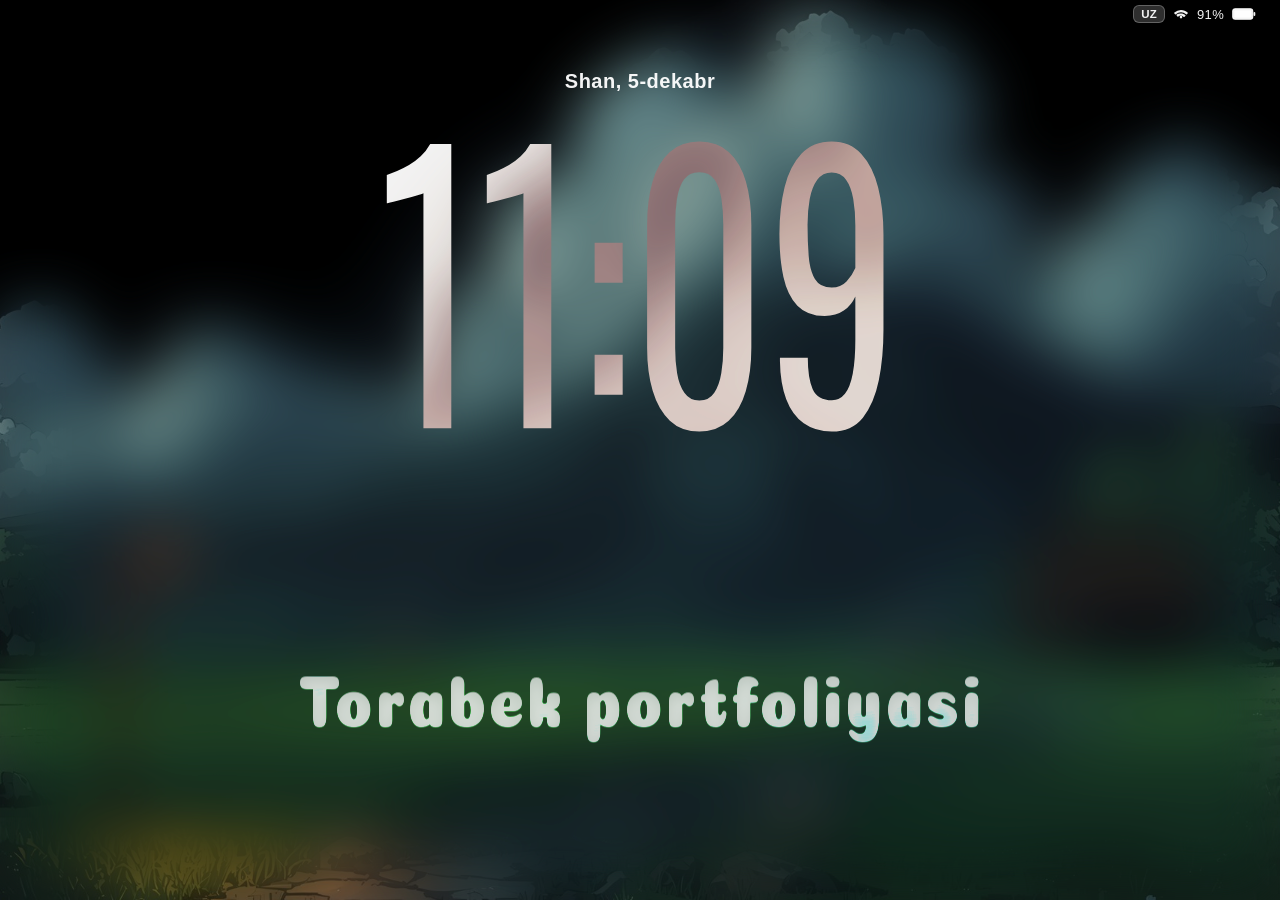
==== commit 966c9632: "feat: remove desktop widgets and music player for minimalist desktop" ====
--- a/index.html
+++ b/index.html
@@ -104,137 +104,7 @@
   <div class="desktop-wrapper">
     <div class="desktop">
 
-      <!-- Profile Widget -->
-      <div class="profile-widget-container" id="home-view">
-        <div class="widget-row">
-          <div class="profile-widget">
-            <img src="assets/images/torabek-tg.jpg" alt="Profile">
-          </div>
-
-          <!-- Mobile App Grid (Only visible on mobile) -->
-          <div class="mobile-apps-grid hide-on-desktop">
-            <div class="mobile-app-icon" onclick="window.open('https://mail.google.com/mail/?view=cm&fs=1&to=rgobzpe@gmail.com', '_blank')">
-              <div class="mobile-app-squircle">
-                <img src="assets/icons/gmail.png" style="width: 100%; height: 100%; object-fit: contain; transform: scale(1.5);">
-              </div>
-              <span data-i18n="app_mail">Pochta</span>
-            </div>
-            
-            <div class="mobile-app-icon" onclick="window.open('https://t.me/TORABEK_ABDUVOITOV', '_blank')">
-              <div class="mobile-app-squircle">
-                <img src="assets/icons/telegram.svg" style="width: 100%; height: 100%; object-fit: contain; transform: scale(1.15);">
-              </div>
-              <span data-i18n="app_telegram">Telegram</span>
-            </div>
-
-            <div class="mobile-app-icon" onclick="showPage('projects')">
-              <div class="mobile-app-squircle mobile-app-squircle--glass">
-                <svg width="26" height="26" viewBox="0 0 24 24" fill="none" stroke="currentColor" stroke-width="2" stroke-linecap="round" stroke-linejoin="round">
-                  <rect x="3" y="3" width="7" height="7" rx="1.5"></rect>
-                  <rect x="14" y="3" width="7" height="7" rx="1.5"></rect>
-                  <rect x="3" y="14" width="7" height="7" rx="1.5"></rect>
-                  <rect x="14" y="14" width="7" height="7" rx="1.5"></rect>
-                </svg>
-              </div>
-              <span data-i18n="app_projects">Proyektlar</span>
-            </div>
-
-            <div class="mobile-app-icon" onclick="showPage('resume')">
-              <div class="mobile-app-squircle mobile-app-squircle--glass">
-                <svg width="26" height="26" viewBox="0 0 24 24" fill="none" stroke="currentColor" stroke-width="2" stroke-linecap="round" stroke-linejoin="round">
-                  <path d="M14 2H6a2 2 0 0 0-2 2v16a2 2 0 0 0 2 2h12a2 2 0 0 0 2-2V8z"></path>
-                  <polyline points="14 2 14 8 20 8"></polyline>
-                  <line x1="16" y1="13" x2="8" y2="13"></line>
-                  <line x1="16" y1="17" x2="8" y2="17"></line>
-                  <polyline points="10 9 9 9 8 9"></polyline>
-                </svg>
-              </div>
-              <span data-i18n="app_resume">Rezyume</span>
-            </div>
-          </div>
-
-                    <!-- Services Widget -->
-          <div class="services-widget">
-            <h2 data-i18n="services_title">Nimalar qila olaman</h2>
-
-            <div class="service-item">
-              <div class="service-icon"><svg viewBox="0 0 24 24">
-                  <path d="M12 2a10 10 0 1 0 10 10A10 10 0 0 0 12 2zm1 14.93V17a1 1 0 0 1-2 0v-.07A7.003 7.003 0 0 1 5.07 11H5a1 1 0 0 1 0-2h.07A7.003 7.003 0 0 1 11 5.07V5a1 1 0 0 1 2 0v.07A7.003 7.003 0 0 1 18.93 11H19a1 1 0 0 1 0 2h-.07A7.003 7.003 0 0 1 13 16.93z" fill="currentColor"/>
-                </svg></div>
-              <div class="service-text">
-                <h4 data-i18n="service_ai_title">AI & Machine Learning</h4>
-                <p data-i18n="service_ai_desc">Neyron tarmoqlar, LLM agentlar va sun'iy intellekt modellarini PyTorch va TensorFlow'da noldan yig'ish va deploy qilish.</p>
-              </div>
-            </div>
-
-            <div class="service-item">
-              <div class="service-icon"><svg viewBox="0 0 24 24">
-                  <polyline points="16 18 22 12 16 6" stroke="currentColor" stroke-width="2" fill="none"/>
-                  <polyline points="8 6 2 12 8 18" stroke="currentColor" stroke-width="2" fill="none"/>
-                </svg></div>
-              <div class="service-text">
-                <h4 data-i18n="service_web_title">Full-Stack Web</h4>
-                <p data-i18n="service_web_desc">React, Next.js va FastAPI'da tezkor, xavfsiz va chiroyli interfeysli zamonaviy veb-ilovalarni yaratish.</p>
-              </div>
-            </div>
-
-            <div class="service-item">
-              <div class="service-icon"><svg viewBox="0 0 24 24">
-                  <rect x="3" y="3" width="18" height="18" rx="2" ry="2" stroke="currentColor" stroke-width="2" fill="none"/>
-                  <line x1="3" y1="9" x2="21" y2="9" stroke="currentColor" stroke-width="2"/>
-                  <line x1="9" y1="21" x2="9" y2="9" stroke="currentColor" stroke-width="2"/>
-                </svg></div>
-              <div class="service-text">
-                <h4 data-i18n="service_sec_title">Linux & Xavfsizlik</h4>
-                <p data-i18n="service_sec_desc">Linux serverlarni sozlash, Docker containerlar, xavfsizlik auditi (pentesting) va avtomatlashtirish.</p>
-              </div>
-            </div>
-          </div>
-        </div>
-        </div>
-
-                <!-- About Widget -->
-        <div class="about-widget" onclick="showPage('about')">
-          <h2 data-i18n="about_widget_title">Men haqimda</h2>
-          <p data-i18n="about_widget_p1">Salom! Men Torabek Abduvoitov — AI Developer va Full-Stack dasturchiman. Toshkentdanman. Sun'iy intellekt, LLM modellar va zamonaviy web tizimlar yaratish jon-u dilim.</p>
-          <p data-i18n="about_widget_p2">Har bir proyektga arxitektura va xavfsizlik tomonidan jiddiy qarayman. Maqsadim — AI va dasturlash kuchini birlashtirib, odamlarga real foyda keltiradigan zo'r mahsulotlar yaratish.</p>
-        </div>
-
-        <!-- Music Widget -->
-        <div class="music-player-widget" id="musicPlayerWidget">
-          <audio id="bgMusic" src="assets/music/RED - Seedhe Maut.mp3" loop></audio>
-          <div class="music-vinyl-container">
-            <div class="vinyl-record">
-              <div class="vinyl-label"></div>
-              <div class="vinyl-hole"></div>
-            </div>
-            <div class="tonearm">
-              <div class="tonearm-pivot"></div>
-              <div class="tonearm-arm"></div>
-              <div class="tonearm-head"></div>
-            </div>
-          </div>
-          <div class="music-info">
-            <div class="music-title">RED</div>
-            <div class="music-artist">Seedhe Maut</div>
-            <div class="music-controls">
-              <!-- Previous -->
-              <svg class="control-icon" viewBox="0 0 24 24">
-                <path d="M19 20L9 12l10-8v16zM5 19h2V5H5v14z" />
-              </svg>
-              <!-- Play -->
-              <svg class="control-icon play-icon" id="playPauseBtn" viewBox="0 0 24 24">
-                <path d="M8 5v14l11-7z" />
-              </svg>
-              <!-- Next -->
-              <svg class="control-icon" viewBox="0 0 24 24">
-                <path d="M5 4l10 8-10 8V4zm14 1v14h-2V5h2z" />
-              </svg>
-            </div>
-          </div>
-        </div>
-
-      </div>
+      <div id="home-view" style="display:none;"></div>
 
       <!-- PAGES -->
       <div class="page-content" id="about-page">
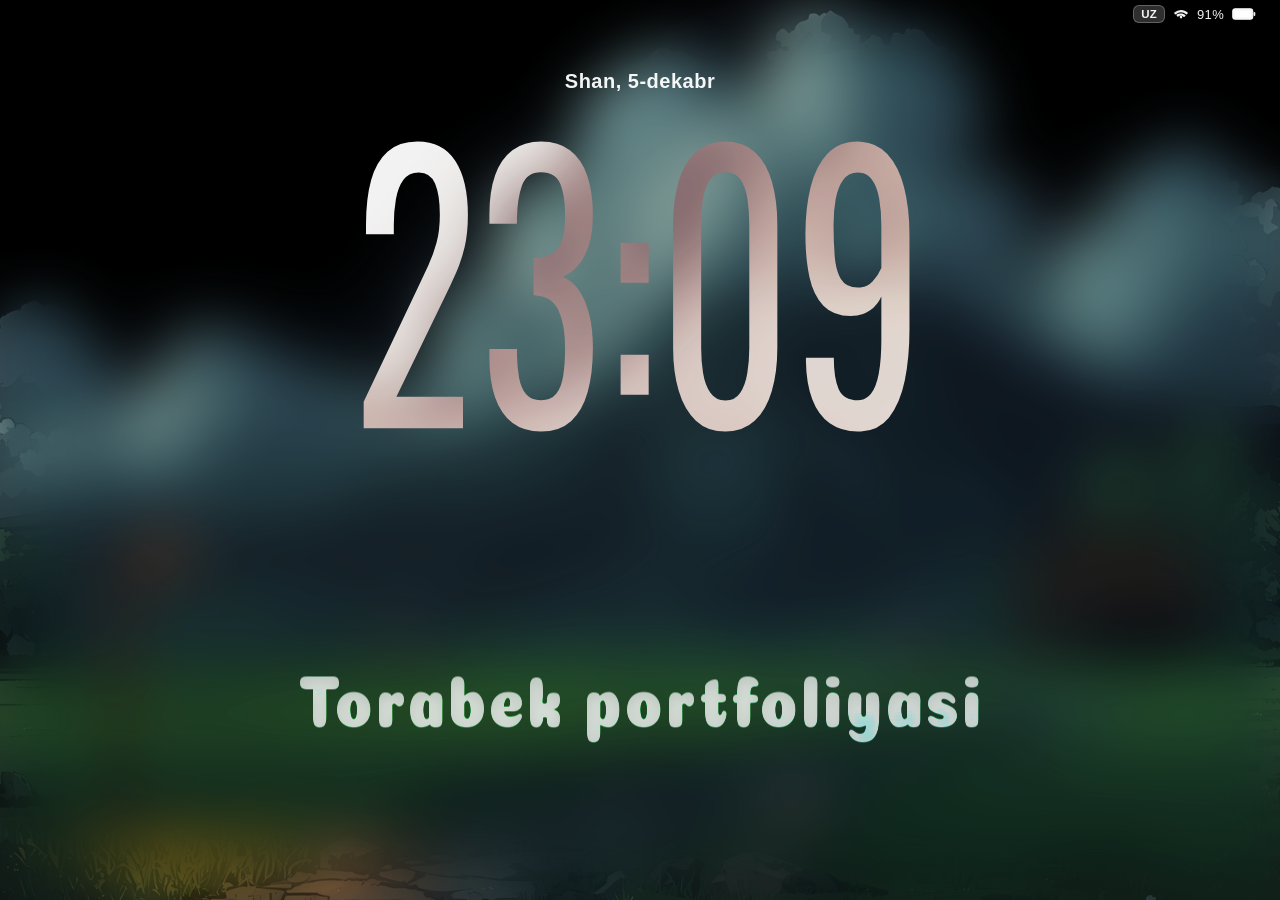
==== commit c9dd356b: "feat: localize time format (24h for UZ, 12h AM/PM for US)" ====
--- a/index.html
+++ b/index.html
@@ -56,12 +56,12 @@
 
     <!-- Day + Date -->
     <div class="ls-top">
-      <div class="ls-day" id="lsDay">Thu Jul 17</div>
+      <div class="ls-day" id="lsDay">Shan, 24-oktyabr</div>
     </div>
 
     <!-- Giant clock -->
     <div class="ls-clock-wrap">
-      <div class="ls-clock" id="lsClock">6:56</div>
+      <div class="ls-clock" id="lsClock">22:00</div>
     </div>
     <div class="ls-name" data-i18n="ls_name">Torabek portfoliyasi</div>
 
@@ -950,7 +950,7 @@
               <rect x="9" y="9" width="6.5" height="6.5" rx="1.6" fill="currentColor" />
             </svg>
           </span>
-          <span class="menu-clock" id="clock">Thu Jun 18 9:41 AM</span>
+          <span class="menu-clock" id="clock">Shan, 24-okt 22:00</span>
         </div>
       </div>
 
--- a/assets/css/style.css
+++ b/assets/css/style.css
@@ -878,6 +878,19 @@
       transform: scaleY(1.35);
       transform-origin: top center;
       margin-bottom: 80px;
+    }
+
+    .ls-ampm {
+      display: inline-block;
+      font-size: 0.28em;
+      font-weight: 600;
+      font-family: 'Inter', -apple-system, sans-serif;
+      margin-left: 10px;
+      letter-spacing: 1px;
+      opacity: 0.85;
+      vertical-align: top;
+      transform: scaleY(0.74);
+      transform-origin: top left;
     }
 
     /* ---- User Accounts ---- */
